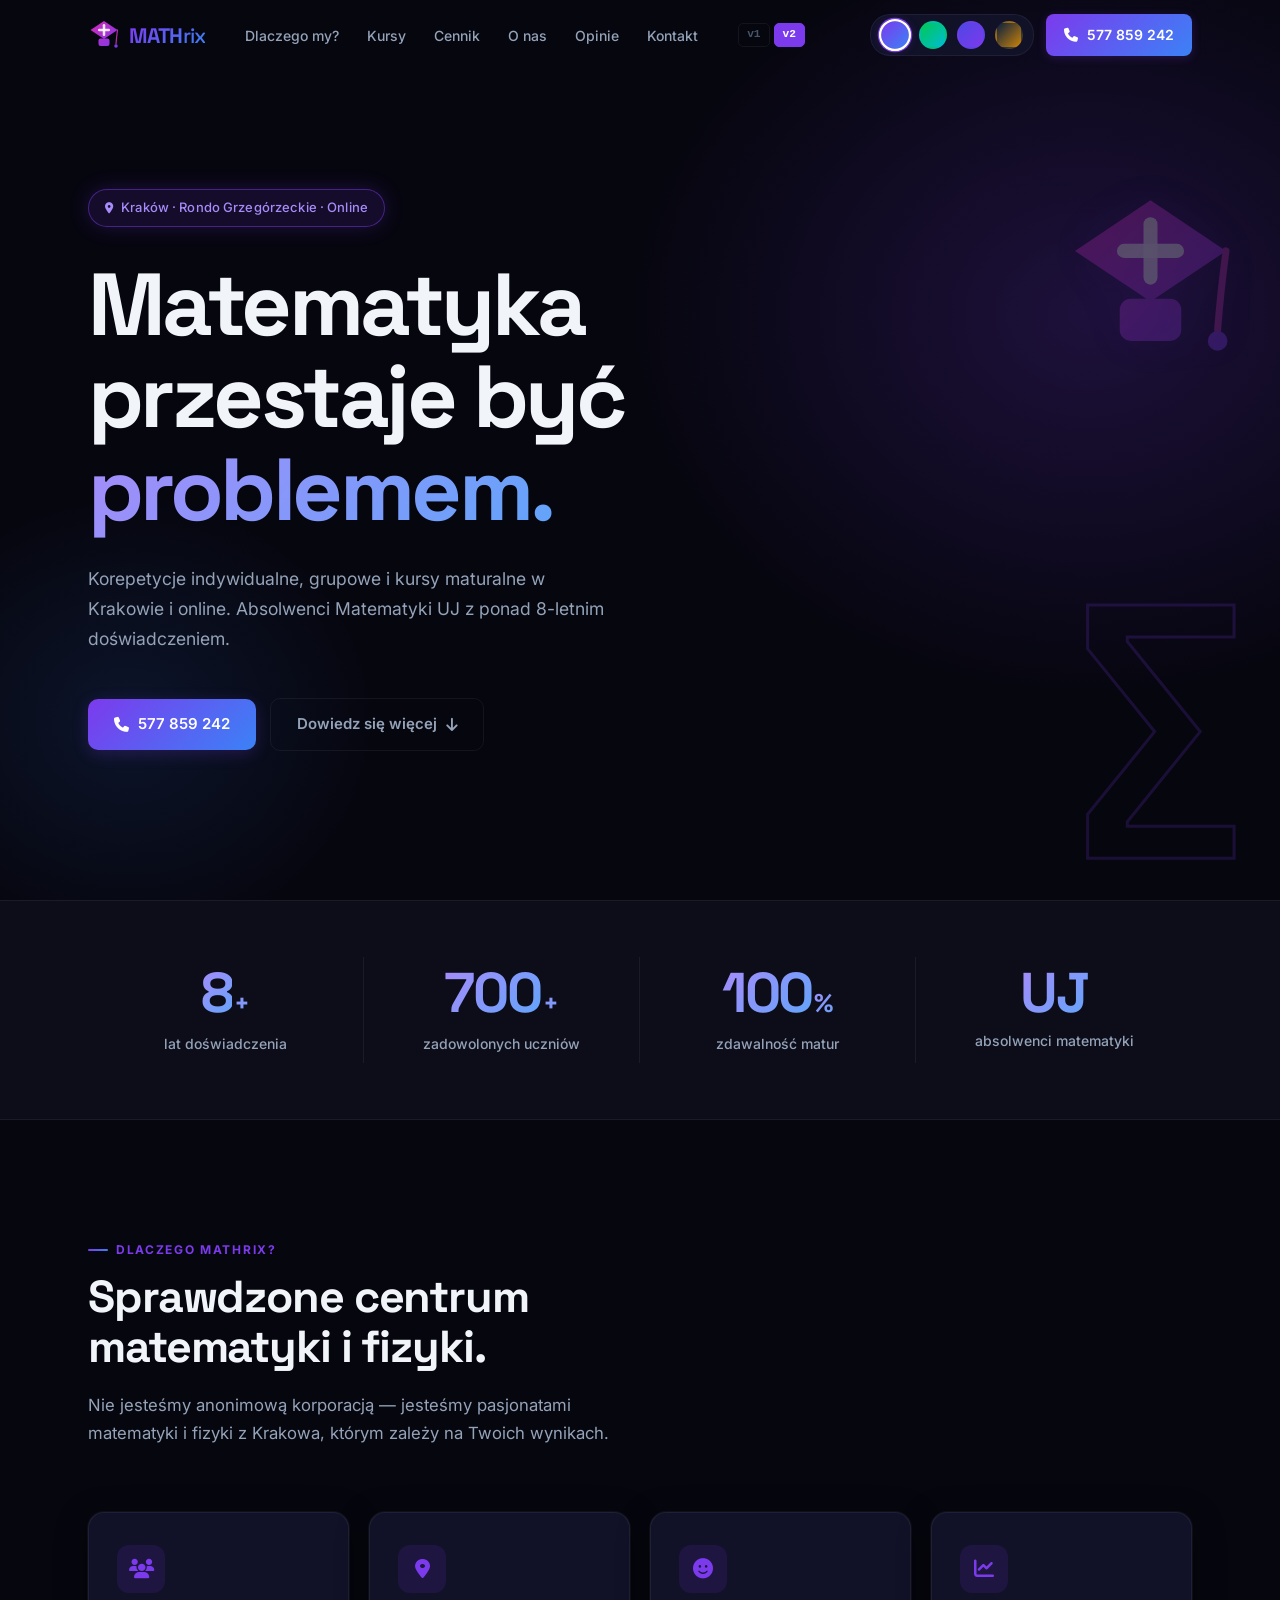
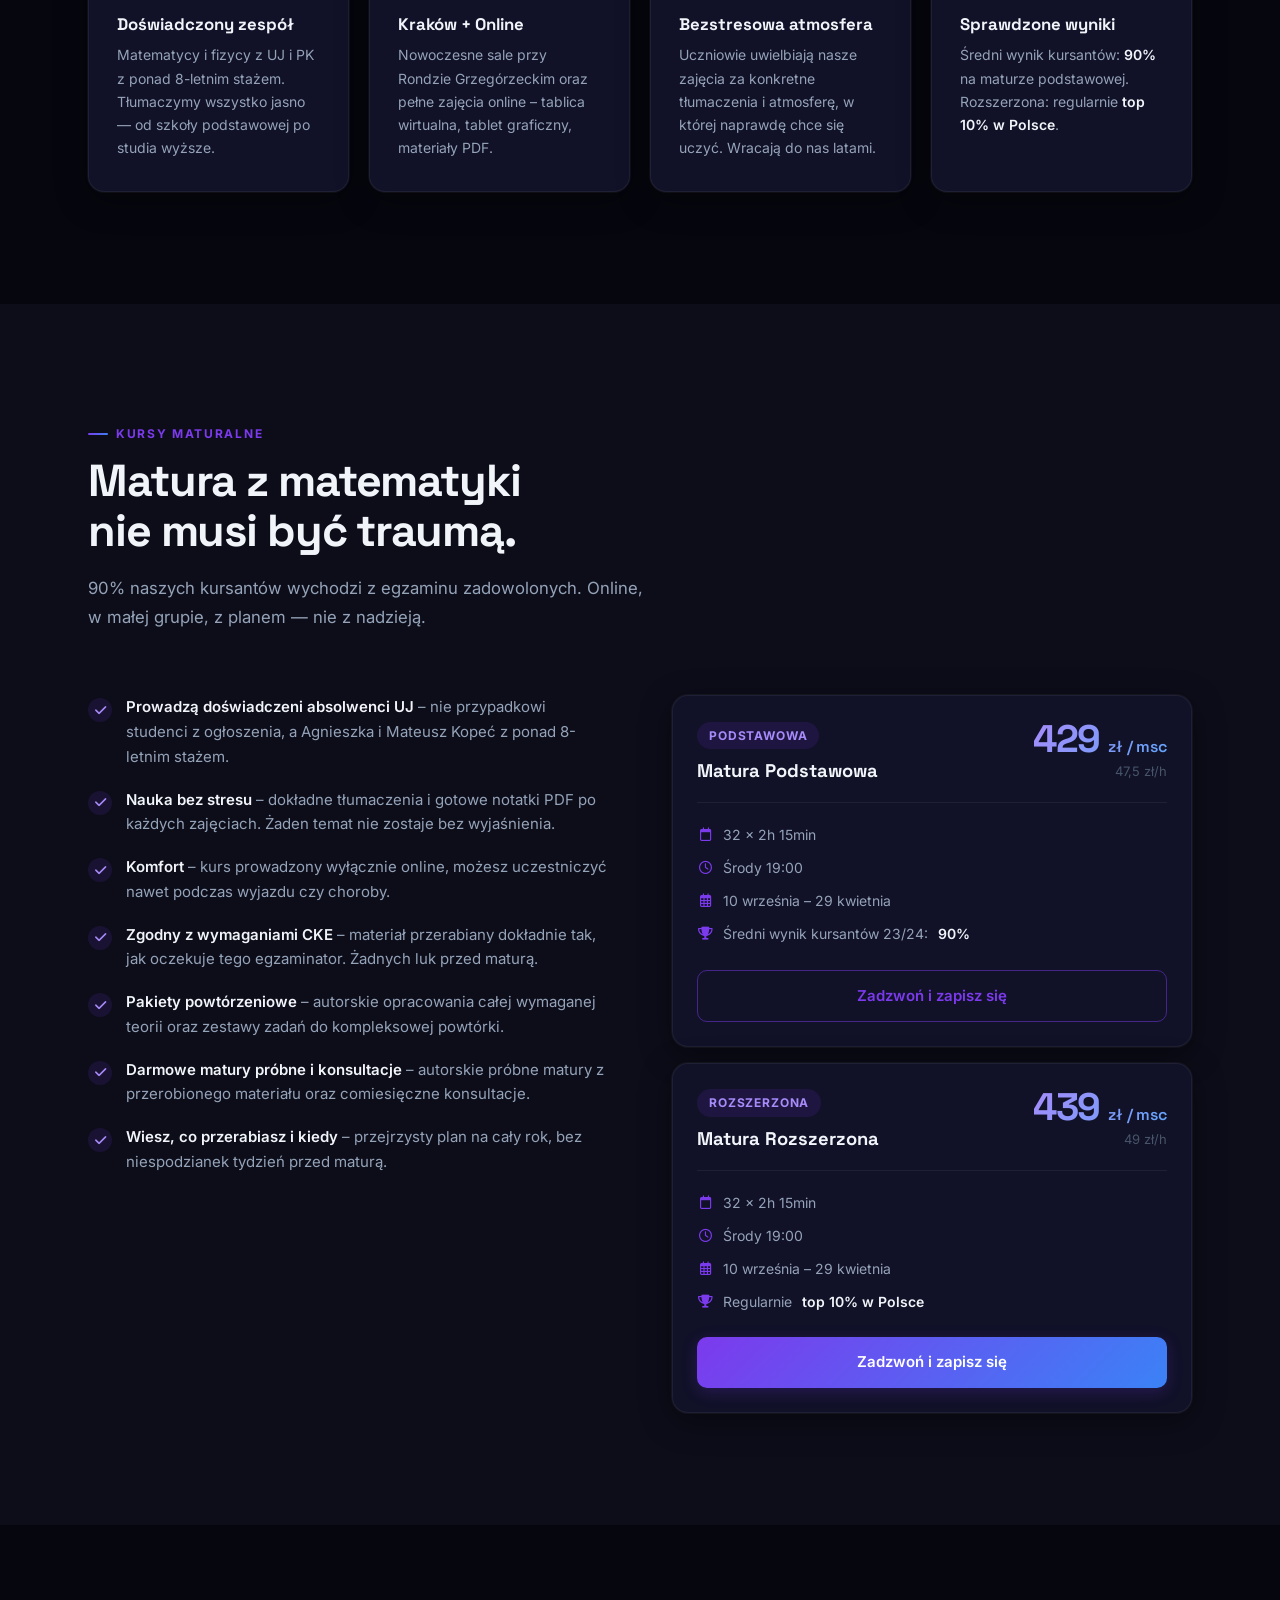
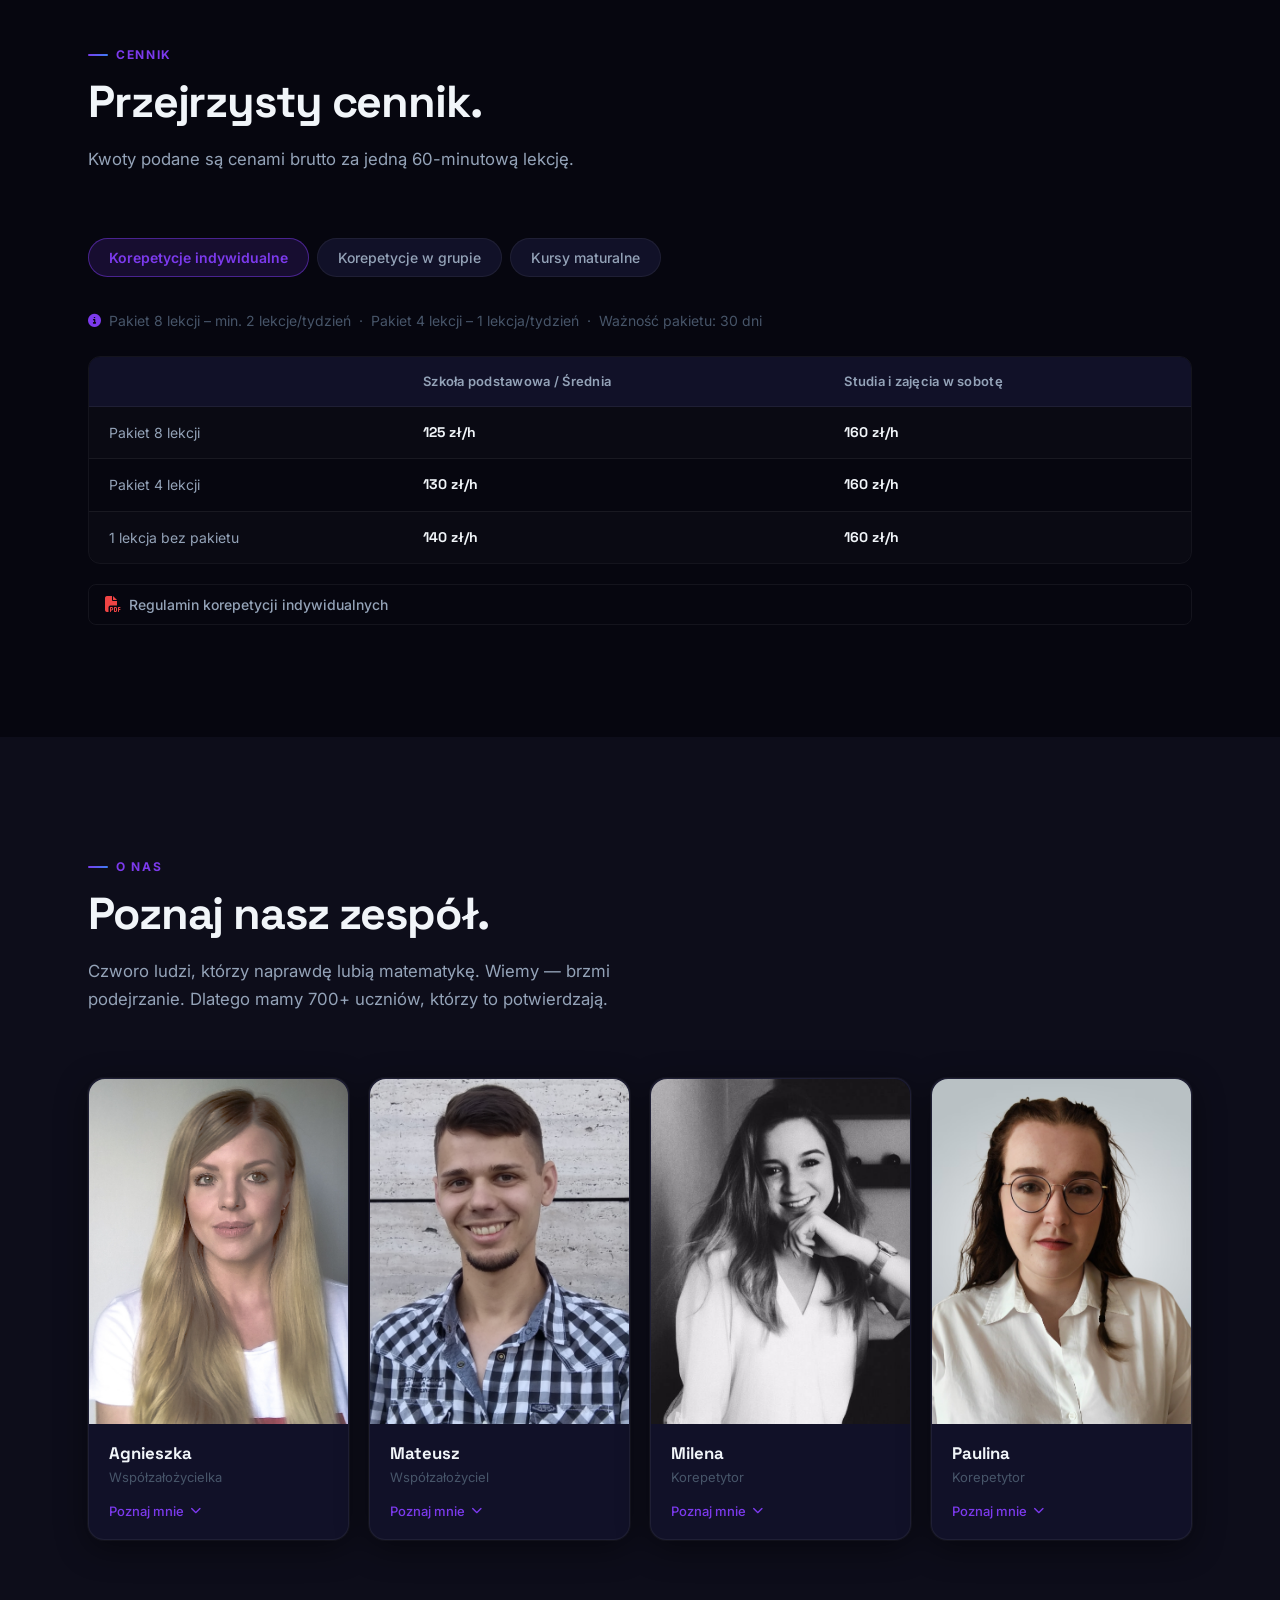
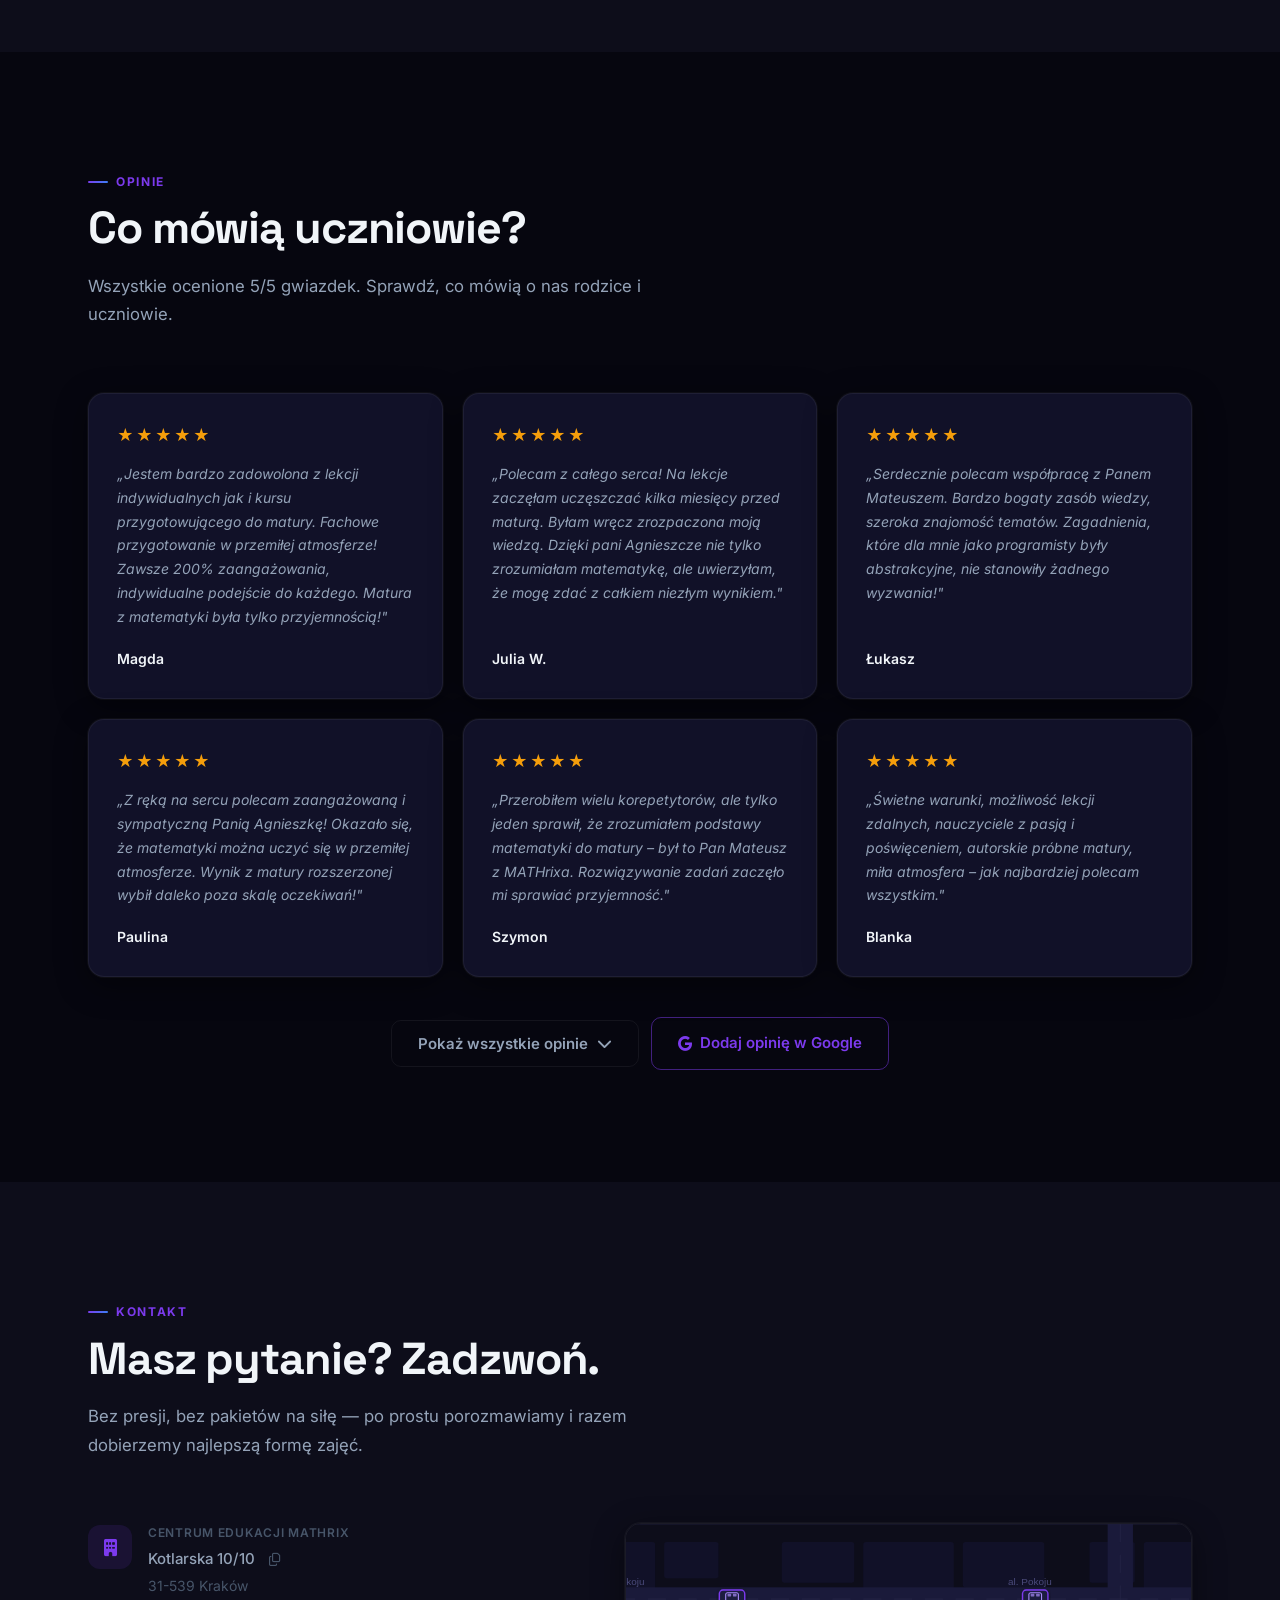
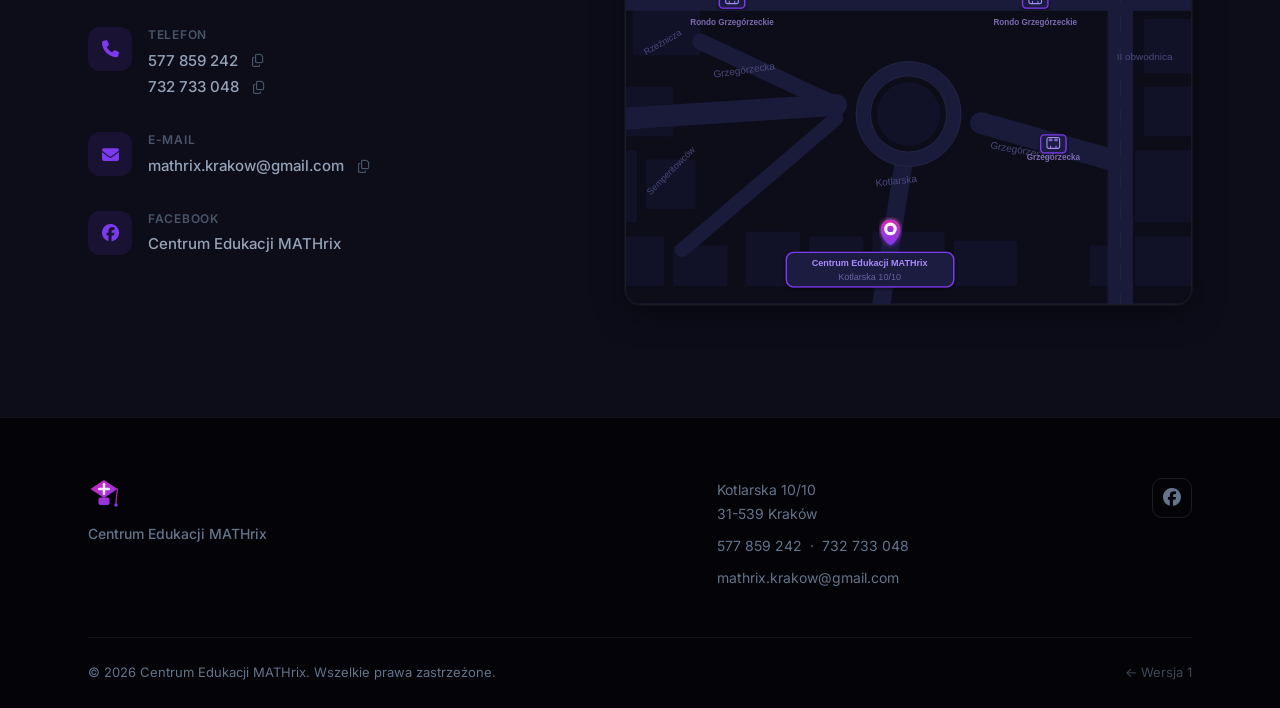
==== v2.html @ cfe95e2a "Improvements." ====
<!DOCTYPE html>
<html lang="pl" data-theme="dark-premium">
<head>
  <meta charset="UTF-8">
  <meta name="viewport" content="width=device-width, initial-scale=1.0">
  <title>MATHrix – Centrum Edukacji Matematycznej w Krakowie</title>
  <meta name="description" content="Centrum Edukacji MATHrix w Krakowie – korepetycje z matematyki indywidualne i grupowe, kursy maturalne. Doświadczona kadra, świetna atmosfera, indywidualne podejście.">
  <link rel="icon" href="assets/images/logo.png">

  <!-- Google Analytics -->
  <script async src="https://www.googletagmanager.com/gtag/js?id=G-Z6208XL6E9"></script>
  <script>
    window.dataLayer = window.dataLayer || [];
    function gtag(){dataLayer.push(arguments);}
    gtag('js', new Date());
    gtag('config', 'G-Z6208XL6E9');
  </script>

  <link rel="preconnect" href="https://fonts.googleapis.com">
  <link rel="preconnect" href="https://fonts.gstatic.com" crossorigin>
  <link href="https://fonts.googleapis.com/css2?family=Space+Grotesk:wght@400;500;600;700;800&family=Inter:wght@400;500;600&display=swap" rel="stylesheet">
  <link rel="stylesheet" href="https://cdnjs.cloudflare.com/ajax/libs/font-awesome/6.4.2/css/all.min.css">
  <link rel="stylesheet" href="assets/css/v2.css">
</head>
<body>

  <!-- ═══════════════════════════════ HEADER ═══════════════════════════════ -->
  <header id="header">
    <div class="nav-container">

      <a href="#" class="logo" aria-label="MATHrix – strona główna">
        <img src="assets/images/logo-icon.svg" alt="" class="logo-icon" aria-hidden="true">
        <span class="logo-wordmark" aria-hidden="true">MATH<span class="logo-rix">rix</span></span>
      </a>

      <nav id="nav" aria-label="Nawigacja główna">
        <ul class="nav-links">
          <li><a href="#dlaczego" class="nav-link">Dlaczego my?</a></li>
          <li><a href="#kursy"    class="nav-link">Kursy</a></li>
          <li><a href="#cennik"   class="nav-link">Cennik</a></li>
          <li><a href="#o-nas"    class="nav-link">O nas</a></li>
          <li><a href="#opinie"   class="nav-link">Opinie</a></li>
          <li><a href="#kontakt"  class="nav-link">Kontakt</a></li>
          <li class="nav-link-phone">
            <a href="tel:+48577859242" class="btn btn-nav-cta nav-phone-mobile">
              <i class="fa-solid fa-phone"></i> 577 859 242
            </a>
          </li>
        </ul>
      </nav>

      <div class="dev-versions">
        <a href="index.html" class="dev-versions__btn">v1</a>
        <a href="v2.html"    class="dev-versions__btn active">v2</a>
      </div>

      <div class="nav-right">
        <div class="theme-switcher" aria-label="Wybierz motyw kolorystyczny">
          <button class="theme-dot active" data-theme="dark-premium"
            title="Dark Premium"
            style="background:linear-gradient(135deg,#7c3aed,#3b82f6)"></button>
          <button class="theme-dot" data-theme="dark-matrix"
            title="Dark MATHrix"
            style="background:linear-gradient(135deg,#00c853,#00bcd4)"></button>
          <button class="theme-dot" data-theme="light-modern"
            title="Light Modern"
            style="background:linear-gradient(135deg,#4f46e5,#7c3aed)"></button>
          <button class="theme-dot" data-theme="light-warm"
            title="Light Warm"
            style="background:linear-gradient(135deg,#0a1f3f,#c9830a)"></button>
        </div>

        <a href="tel:+48577859242" class="btn btn-nav-cta">
          <i class="fa-solid fa-phone"></i>
          <span class="hide-mobile">577 859 242</span>
          <span class="show-mobile">Zadzwoń</span>
        </a>

        <button class="hamburger" id="hamburger"
          aria-label="Otwórz menu" aria-expanded="false" aria-controls="nav">
          <span></span><span></span><span></span>
        </button>
      </div>

    </div>
  </header>

  <main>

    <!-- ═══════════════════════════════ HERO ═════════════════════════════════ -->
    <section id="hero" class="hero">
      <div class="hero-bg" aria-hidden="true"></div>
      <div class="container">
        <div class="hero-content">

          <div class="hero-badge reveal">
            <i class="fa-solid fa-location-dot"></i>
            Kraków · Rondo Grzegórzeckie · Online
          </div>

          <h1 class="hero-title reveal">
            Matematyka<br>
            przestaje być<br>
            <span class="text-gradient">problemem.</span>
          </h1>

          <p class="hero-sub reveal">
            Korepetycje indywidualne, grupowe i kursy maturalne
            w Krakowie i online. Absolwenci Matematyki UJ
            z ponad 8-letnim doświadczeniem.
          </p>

          <div class="hero-actions reveal">
            <a href="tel:+48577859242" class="btn btn-primary">
              <i class="fa-solid fa-phone"></i>
              <span class="hide-mobile">577 859 242</span>
              <span class="show-mobile">Zadzwoń teraz</span>
            </a>
            <a href="#dlaczego" class="btn btn-ghost">
              Dowiedz się więcej <i class="fa-solid fa-arrow-down"></i>
            </a>
          </div>

        </div>

        <div class="hero-visual reveal" aria-hidden="true">
          <img src="assets/images/logo-icon.svg" alt="" class="hero-visual-icon">
        </div>

      </div>
    </section>

    <!-- ═══════════════════════════════ STATS ════════════════════════════════ -->
    <section id="stats" class="stats-strip" aria-label="Nasze liczby">
      <div class="stats-grid">
        <div class="stat">
          <div class="stat-number">
            <span class="stat-count" data-target="8">0</span><span class="stat-sfx">+</span>
          </div>
          <span class="stat-label">lat doświadczenia</span>
        </div>
        <div class="stat">
          <div class="stat-number">
            <span class="stat-count" data-target="700">0</span><span class="stat-sfx">+</span>
          </div>
          <span class="stat-label">zadowolonych uczniów</span>
        </div>
        <div class="stat">
          <div class="stat-number">
            <span class="stat-count" data-target="100">0</span><span class="stat-sfx">%</span>
          </div>
          <span class="stat-label">zdawalność matur</span>
        </div>
        <div class="stat">
          <div class="stat-number">
            <span class="stat-text">UJ</span>
          </div>
          <span class="stat-label">absolwenci matematyki</span>
        </div>
      </div>
    </section>

    <!-- ════════════════════════ DLACZEGO MATHrix ════════════════════════════ -->
    <section id="dlaczego" class="section">
      <div class="container">

        <header class="section-header">
          <p class="section-tag reveal">Dlaczego MATHrix?</p>
          <h2 class="section-title reveal">Sprawdzone centrum<br>matematyki i fizyki.</h2>
          <p class="section-lead reveal">Nie jesteśmy anonimową korporacją — jesteśmy pasjonatami matematyki i fizyki z Krakowa, którym zależy na Twoich wynikach.</p>
        </header>

        <div class="cards-4">
          <div class="card reveal">
            <div class="card-icon"><i class="fa-solid fa-users"></i></div>
            <h3>Doświadczony zespół</h3>
            <p>Matematycy i fizycy z UJ i PK z ponad 8-letnim stażem. Tłumaczymy wszystko jasno — od szkoły podstawowej po studia wyższe.</p>
          </div>
          <div class="card reveal">
            <div class="card-icon"><i class="fa-solid fa-location-dot"></i></div>
            <h3>Kraków + Online</h3>
            <p>Nowoczesne sale przy Rondzie Grzegórzeckim oraz pełne zajęcia online – tablica wirtualna, tablet graficzny, materiały PDF.</p>
          </div>
          <div class="card reveal">
            <div class="card-icon"><i class="fa-solid fa-face-smile"></i></div>
            <h3>Bezstresowa atmosfera</h3>
            <p>Uczniowie uwielbiają nasze zajęcia za konkretne tłumaczenia i atmosferę, w której naprawdę chce się uczyć. Wracają do nas latami.</p>
          </div>
          <div class="card reveal">
            <div class="card-icon"><i class="fa-solid fa-chart-line"></i></div>
            <h3>Sprawdzone wyniki</h3>
            <p>Średni wynik kursantów: <strong>90%</strong> na maturze podstawowej. Rozszerzona: regularnie <strong>top 10% w Polsce</strong>.</p>
          </div>
        </div>

      </div>
    </section>

    <!-- ══════════════════════ KURSY MATURALNE ═══════════════════════════════ -->
    <section id="kursy" class="section section-alt">
      <div class="container">

        <header class="section-header">
          <p class="section-tag reveal">Kursy Maturalne</p>
          <h2 class="section-title reveal">Matura z matematyki<br>nie musi być traumą.</h2>
          <p class="section-lead reveal">90% naszych kursantów wychodzi z egzaminu zadowolonych. Online, w małej grupie, z planem — nie z nadzieją.</p>
        </header>

        <div class="kursy-layout">

          <ul class="kursy-features reveal">
            <li>
              <i class="fa-solid fa-check"></i>
              <div><strong>Prowadzą doświadczeni absolwenci UJ</strong> – nie przypadkowi studenci z ogłoszenia, a Agnieszka i Mateusz Kopeć z ponad 8-letnim stażem.</div>
            </li>
            <li>
              <i class="fa-solid fa-check"></i>
              <div><strong>Nauka bez stresu</strong> – dokładne tłumaczenia i gotowe notatki PDF po każdych zajęciach. Żaden temat nie zostaje bez wyjaśnienia.</div>
            </li>
            <li>
              <i class="fa-solid fa-check"></i>
              <div><strong>Komfort</strong> – kurs prowadzony wyłącznie online, możesz uczestniczyć nawet podczas wyjazdu czy choroby.</div>
            </li>
            <li>
              <i class="fa-solid fa-check"></i>
              <div><strong>Zgodny z wymaganiami CKE</strong> – materiał przerabiany dokładnie tak, jak oczekuje tego egzaminator. Żadnych luk przed maturą.</div>
            </li>
            <li>
              <i class="fa-solid fa-check"></i>
              <div><strong>Pakiety powtórzeniowe</strong> – autorskie opracowania całej wymaganej teorii oraz zestawy zadań do kompleksowej powtórki.</div>
            </li>
            <li>
              <i class="fa-solid fa-check"></i>
              <div><strong>Darmowe matury próbne i konsultacje</strong> – autorskie próbne matury z przerobionego materiału oraz comiesięczne konsultacje.</div>
            </li>
            <li>
              <i class="fa-solid fa-check"></i>
              <div><strong>Wiesz, co przerabiasz i kiedy</strong> – przejrzysty plan na cały rok, bez niespodzianek tydzień przed maturą.</div>
            </li>
          </ul>

          <div class="kursy-cards reveal">
            <div class="kurs-card">
              <div class="kurs-card-top">
                <div class="kurs-card-label">
                  <div class="kurs-badge">Podstawowa</div>
                  <h3>Matura Podstawowa</h3>
                </div>
                <div class="kurs-card-price-wrap">
                  <div class="kurs-price">429 <span>zł / msc</span></div>
                  <div class="kurs-rate">47,5 zł/h</div>
                </div>
              </div>
              <hr class="kurs-hr">
              <ul class="kurs-details">
                <li><i class="fa-regular fa-calendar"></i> 32 × 2h 15min</li>
                <li><i class="fa-regular fa-clock"></i> Środy 19:00</li>
                <li><i class="fa-regular fa-calendar-days"></i> 10 września – 29 kwietnia</li>
                <li><i class="fa-solid fa-trophy"></i> Średni wynik kursantów 23/24: <strong>90%</strong></li>
              </ul>
              <a href="tel:+48577859242" class="btn btn-outline btn-full">Zadzwoń i zapisz się</a>
            </div>

            <div class="kurs-card">
              <div class="kurs-card-top">
                <div class="kurs-card-label">
                  <div class="kurs-badge">Rozszerzona</div>
                  <h3>Matura Rozszerzona</h3>
                </div>
                <div class="kurs-card-price-wrap">
                  <div class="kurs-price">439 <span>zł / msc</span></div>
                  <div class="kurs-rate">49 zł/h</div>
                </div>
              </div>
              <hr class="kurs-hr">
              <ul class="kurs-details">
                <li><i class="fa-regular fa-calendar"></i> 32 × 2h 15min</li>
                <li><i class="fa-regular fa-clock"></i> Środy 19:00</li>
                <li><i class="fa-regular fa-calendar-days"></i> 10 września – 29 kwietnia</li>
                <li><i class="fa-solid fa-trophy"></i> Regularnie <strong>top 10% w Polsce</strong></li>
              </ul>
              <a href="tel:+48577859242" class="btn btn-primary btn-full">Zadzwoń i zapisz się</a>
            </div>
          </div>

        </div>
      </div>
    </section>

    <!-- ═══════════════════════════ CENNIK ═══════════════════════════════════ -->
    <section id="cennik" class="section">
      <div class="container">

        <header class="section-header">
          <p class="section-tag reveal">Cennik</p>
          <h2 class="section-title reveal">Przejrzysty cennik.</h2>
          <p class="section-lead reveal">Kwoty podane są cenami brutto za jedną 60-minutową lekcję.</p>
        </header>

        <div class="tabs reveal" role="tablist" aria-label="Rodzaj zajęć">
          <button class="tab-btn active" role="tab" aria-selected="true"
            aria-controls="panel-indywidualne" id="tab-indywidualne"
            data-tab="indywidualne">Korepetycje indywidualne</button>
          <button class="tab-btn" role="tab" aria-selected="false"
            aria-controls="panel-grupowe" id="tab-grupowe"
            data-tab="grupowe">Korepetycje w grupie</button>
          <button class="tab-btn" role="tab" aria-selected="false"
            aria-controls="panel-kursy" id="tab-kursy"
            data-tab="kursy">Kursy maturalne</button>
        </div>

        <div class="tabs-content">

        <div class="tab-panel active" id="panel-indywidualne"
          role="tabpanel" aria-labelledby="tab-indywidualne">
          <p class="tab-note">
            <i class="fa-solid fa-circle-info"></i>
            Pakiet 8 lekcji – min. 2 lekcje/tydzień &nbsp;·&nbsp;
            Pakiet 4 lekcji – 1 lekcja/tydzień &nbsp;·&nbsp;
            Ważność pakietu: 30 dni
          </p>
          <div class="price-table-wrap">
            <table class="price-table">
              <thead>
                <tr>
                  <th></th>
                  <th>Szkoła podstawowa / Średnia</th>
                  <th>Studia i zajęcia w sobotę</th>
                </tr>
              </thead>
              <tbody>
                <tr>
                  <td>Pakiet 8 lekcji</td>
                  <td class="price-cell">125 zł/h</td>
                  <td class="price-cell">160 zł/h</td>
                </tr>
                <tr>
                  <td>Pakiet 4 lekcji</td>
                  <td class="price-cell">130 zł/h</td>
                  <td class="price-cell">160 zł/h</td>
                </tr>
                <tr>
                  <td>1 lekcja bez pakietu</td>
                  <td class="price-cell">140 zł/h</td>
                  <td class="price-cell">160 zł/h</td>
                </tr>
              </tbody>
            </table>
          </div>
          <a href="assets/docs/regulamin-indywidualne.pdf" target="_blank" rel="noopener" class="pdf-link">
            <i class="fa-solid fa-file-pdf"></i>
            Regulamin korepetycji indywidualnych
          </a>
        </div>

        <div class="tab-panel" id="panel-grupowe"
          role="tabpanel" aria-labelledby="tab-grupowe">
          <p class="tab-note">
            <i class="fa-solid fa-circle-info"></i>
            Grupy 2–8 uczniów w tym samym materiale. Zajęcia stacjonarnie lub online.
          </p>
          <div class="price-table-wrap">
            <table class="price-table">
              <thead>
                <tr>
                  <th></th>
                  <th>Szkoła podstawowa / Średnia</th>
                  <th>Studia</th>
                </tr>
              </thead>
              <tbody>
                <tr>
                  <td>Grupa 2-osobowa</td>
                  <td class="price-cell">90 zł/os.</td>
                  <td class="price-cell">100 zł/os.</td>
                </tr>
                <tr>
                  <td>Grupa 3-osobowa</td>
                  <td class="price-cell">80 zł/os.</td>
                  <td class="price-cell">90 zł/os.</td>
                </tr>
              </tbody>
            </table>
          </div>
          <a href="assets/docs/regulamin-grupowe.pdf" target="_blank" rel="noopener" class="pdf-link">
            <i class="fa-solid fa-file-pdf"></i>
            Regulamin korepetycji grupowych
          </a>
        </div>

        <div class="tab-panel" id="panel-kursy"
          role="tabpanel" aria-labelledby="tab-kursy">
          <p class="tab-note">
            <i class="fa-solid fa-circle-info"></i>
            Grupy 4–8 osób, zgodne z wymaganiami CKE. Przygotowanie do matury podstawowej i rozszerzonej.
          </p>
          <div class="price-table-wrap">
            <table class="price-table">
              <thead>
                <tr>
                  <th>Kurs</th>
                  <th>Cena miesięczna</th>
                </tr>
              </thead>
              <tbody>
                <tr>
                  <td>Matura podstawowa</td>
                  <td class="price-cell">429 zł/msc</td>
                </tr>
                <tr>
                  <td>Matura rozszerzona</td>
                  <td class="price-cell">439 zł/msc</td>
                </tr>
              </tbody>
            </table>
          </div>
          <a href="assets/docs/regulamin-kursy.pdf" target="_blank" rel="noopener" class="pdf-link">
            <i class="fa-solid fa-file-pdf"></i>
            Regulamin kursów maturalnych
          </a>
        </div>

        </div><!-- /.tabs-content -->

      </div>
    </section>

    <!-- ═══════════════════════════ O NAS ════════════════════════════════════ -->
    <section id="o-nas" class="section section-alt">
      <div class="container">

        <header class="section-header">
          <p class="section-tag reveal">O nas</p>
          <h2 class="section-title reveal">Poznaj nasz zespół.</h2>
          <p class="section-lead reveal">Czworo ludzi, którzy naprawdę lubią matematykę. Wiemy — brzmi podejrzanie. Dlatego mamy 700+ uczniów, którzy to potwierdzają.</p>
        </header>

        <div class="team-grid">

          <div class="team-card reveal">
            <div class="team-photo-wrap">
              <img src="assets/images/agnieszka.jpg" alt="Agnieszka Kopeć" class="team-photo" loading="lazy">
            </div>
            <div class="team-info">
              <h3>Agnieszka</h3>
              <p class="team-role">Współzałożycielka</p>
              <button class="team-toggle" aria-expanded="false">
                Poznaj mnie <i class="fa-solid fa-chevron-down"></i>
              </button>
            </div>
            <div class="team-bio">
              <p>Absolwentka Matematyki Finansowej na Uniwersytecie Jagiellońskim. Założycielka Centrum Edukacji MATHrix. Swoją przygodę z nauczaniem rozpoczęła ponad 8 lat temu. Uwielbiana przez uczniów za atmosferę i metody nauczania, które trafiają nawet do najbardziej zagorzałych przeciwników matematyki. Specjalistka w przygotowywaniu do matury rozszerzonej i pomocy studentom. W wolnym czasie gra w siatkówkę i poznaje zakątki Krakowa.</p>
            </div>
          </div>

          <div class="team-card reveal">
            <div class="team-photo-wrap">
              <img src="assets/images/mateusz.jpg" alt="Mateusz Kopeć" class="team-photo" loading="lazy">
            </div>
            <div class="team-info">
              <h3>Mateusz</h3>
              <p class="team-role">Współzałożyciel</p>
              <button class="team-toggle" aria-expanded="false">
                Poznaj mnie <i class="fa-solid fa-chevron-down"></i>
              </button>
            </div>
            <div class="team-bio">
              <p>Absolwent Matematyki Finansowej na Uniwersytecie Jagiellońskim i współwłaściciel Centrum Edukacji MATHrix. Korepetycji udziela od 8 lat – przez ten czas pomógł wielu uczniom na wszystkich poziomach edukacji. Specjalizuje się w prowadzeniu zajęć przygotowujących do matury i matematyce wyższej. Jego największymi pasjami są lotnictwo i modelarstwo redukcyjne.</p>
            </div>
          </div>

          <div class="team-card reveal">
            <div class="team-photo-wrap">
              <img src="assets/images/milena.jpg" alt="Milena" class="team-photo" loading="lazy">
            </div>
            <div class="team-info">
              <h3>Milena</h3>
              <p class="team-role">Korepetytor</p>
              <button class="team-toggle" aria-expanded="false">
                Poznaj mnie <i class="fa-solid fa-chevron-down"></i>
              </button>
            </div>
            <div class="team-bio">
              <p>Studentka fizyki studiów drugiego stopnia na Uniwersytecie Jagiellońskim. Korepetycji z matematyki i fizyki udziela od początku liceum. Dzięki kreatywności i wiedzy potrafi przedstawić trudne tematy w prosty i przyjazny sposób. W wolnym czasie zajmuje się grafiką komputerową i sztuczną inteligencją.</p>
            </div>
          </div>

          <div class="team-card reveal">
            <div class="team-photo-wrap">
              <img src="assets/images/paulina.jpg" alt="Paulina" class="team-photo" loading="lazy">
            </div>
            <div class="team-info">
              <h3>Paulina</h3>
              <p class="team-role">Korepetytor</p>
              <button class="team-toggle" aria-expanded="false">
                Poznaj mnie <i class="fa-solid fa-chevron-down"></i>
              </button>
            </div>
            <div class="team-bio">
              <p>Studentka Architektury w języku angielskim na Politechnice Krakowskiej. Matematyki uczy już 3 lata – ma niesamowite podejście do młodszych uczniów, dlatego zajmuje się prowadzeniem zajęć dla szkoły podstawowej. Kreatywna i pozytywna, za co dzieciaki ją uwielbiają. W wolnym czasie spełnia się w tańcu towarzyskim.</p>
            </div>
          </div>

        </div>
      </div>
    </section>

    <!-- ═══════════════════════════ OPINIE ═══════════════════════════════════ -->
    <section id="opinie" class="section">
      <div class="container">

        <header class="section-header">
          <p class="section-tag reveal">Opinie</p>
          <h2 class="section-title reveal">Co mówią uczniowie?</h2>
          <p class="section-lead reveal">Wszystkie ocenione 5/5 gwiazdek. Sprawdź, co mówią o nas rodzice i uczniowie.</p>
        </header>

        <div class="reviews-grid" id="reviews-grid">

          <div class="review-card reveal">
            <div class="review-stars" aria-label="5 gwiazdek">★★★★★</div>
            <p class="review-text">„Jestem bardzo zadowolona z lekcji indywidualnych jak i kursu przygotowującego do matury. Fachowe przygotowanie w przemiłej atmosferze! Zawsze 200% zaangażowania, indywidualne podejście do każdego. Matura z matematyki była tylko przyjemnością!"</p>
            <div class="review-author">Magda</div>
          </div>

          <div class="review-card reveal">
            <div class="review-stars" aria-label="5 gwiazdek">★★★★★</div>
            <p class="review-text">„Polecam z całego serca! Na lekcje zaczęłam uczęszczać kilka miesięcy przed maturą. Byłam wręcz zrozpaczona moją wiedzą. Dzięki pani Agnieszcze nie tylko zrozumiałam matematykę, ale uwierzyłam, że mogę zdać z całkiem niezłym wynikiem."</p>
            <div class="review-author">Julia W.</div>
          </div>

          <div class="review-card reveal">
            <div class="review-stars" aria-label="5 gwiazdek">★★★★★</div>
            <p class="review-text">„Serdecznie polecam współpracę z Panem Mateuszem. Bardzo bogaty zasób wiedzy, szeroka znajomość tematów. Zagadnienia, które dla mnie jako programisty były abstrakcyjne, nie stanowiły żadnego wyzwania!"</p>
            <div class="review-author">Łukasz</div>
          </div>

          <div class="review-card reveal">
            <div class="review-stars" aria-label="5 gwiazdek">★★★★★</div>
            <p class="review-text">„Z ręką na sercu polecam zaangażowaną i sympatyczną Panią Agnieszkę! Okazało się, że matematyki można uczyć się w przemiłej atmosferze. Wynik z matury rozszerzonej wybił daleko poza skalę oczekiwań!"</p>
            <div class="review-author">Paulina</div>
          </div>

          <div class="review-card reveal">
            <div class="review-stars" aria-label="5 gwiazdek">★★★★★</div>
            <p class="review-text">„Przerobiłem wielu korepetytorów, ale tylko jeden sprawił, że zrozumiałem podstawy matematyki do matury – był to Pan Mateusz z MATHrixa. Rozwiązywanie zadań zaczęło mi sprawiać przyjemność."</p>
            <div class="review-author">Szymon</div>
          </div>

          <div class="review-card reveal">
            <div class="review-stars" aria-label="5 gwiazdek">★★★★★</div>
            <p class="review-text">„Świetne warunki, możliwość lekcji zdalnych, nauczyciele z pasją i poświęceniem, autorskie próbne matury, miła atmosfera – jak najbardziej polecam wszystkim."</p>
            <div class="review-author">Blanka</div>
          </div>

          <div class="review-card review-extra reveal">
            <div class="review-stars" aria-label="5 gwiazdek">★★★★★</div>
            <p class="review-text">„Pani Agnieszka indywidualnie podchodzi do każdego ucznia, wszystko tłumaczy na spokojnie bez stresu. Brałam korepetycje przez ok. 4 lata, pomogła mi niesamowicie. Dzięki jej pomocy zdałam maturę za pierwszym razem. Polecam w 100%!"</p>
            <div class="review-author">Patrycja</div>
          </div>

          <div class="review-card review-extra reveal">
            <div class="review-stars" aria-label="5 gwiazdek">★★★★★</div>
            <p class="review-text">„Z pełną świadomością polecam Centrum Edukacji MATHrix, a w szczególności Pana Mateusza. Syn uczęszczał na lekcje bardzo chętnie, został świetnie przygotowany. Zawsze mógł skorzystać z pomocy dodatkowej online."</p>
            <div class="review-author">Marcel</div>
          </div>

          <div class="review-card review-extra reveal">
            <div class="review-stars" aria-label="5 gwiazdek">★★★★★</div>
            <p class="review-text">„Chodziłam do MATHrixa na kurs przygotowujący do matury rozszerzonej oraz lekcje indywidualne. Nie dość, że polubiłam matematykę, to zrobiłam duży progres. Jedyne, czego żałuję, to że nie znalazłam się tam wcześniej!"</p>
            <div class="review-author">Julia B.</div>
          </div>

          <div class="review-card review-extra reveal">
            <div class="review-stars" aria-label="5 gwiazdek">★★★★★</div>
            <p class="review-text">„Lekcje pomogły w opanowaniu całego materiału licealnego na poziomie rozszerzonym. Genialna atmosfera, młodzieżowe podejście oraz klarowny przekaz najtrudniejszych zagadnień. Po dwóch latach zajęć jestem zachwycony. Bardzo polecam!"</p>
            <div class="review-author">Artur</div>
          </div>

        </div>

        <div class="reviews-more reveal">
          <button class="btn btn-ghost" id="reviews-toggle" aria-expanded="false">
            <span>Pokaż wszystkie opinie</span>
            <i class="fa-solid fa-chevron-down"></i>
          </button>
          <a href="https://g.page/r/Cc1fYhVZuMqaEAE/review" target="_blank" rel="noopener"
             class="btn btn-outline reviews-google-btn">
            <i class="fa-brands fa-google"></i>
            Dodaj opinię w Google
          </a>
        </div>

      </div>
    </section>

    <!-- ═══════════════════════════ KONTAKT ══════════════════════════════════ -->
    <section id="kontakt" class="section section-alt">
      <div class="container">

        <header class="section-header">
          <p class="section-tag reveal">Kontakt</p>
          <h2 class="section-title reveal">Masz pytanie? Zadzwoń.</h2>
          <p class="section-lead reveal">Bez presji, bez pakietów na siłę — po prostu porozmawiamy i razem dobierzemy najlepszą formę zajęć.</p>
        </header>

        <div class="kontakt-layout">

          <div class="kontakt-info reveal">

            <div class="kontakt-item">
              <div class="kontakt-icon"><i class="fa-solid fa-building"></i></div>
              <div>
                <div class="kontakt-name">Centrum Edukacji MATHrix</div>
                <div class="kontakt-line">
                  Kotlarska 10/10
                  <button class="copy-btn" data-copy="Kotlarska 10/10" aria-label="Kopiuj adres">
                    <i class="fa-regular fa-copy"></i>
                  </button>
                </div>
                <div class="kontakt-sub">31-539 Kraków</div>
              </div>
            </div>

            <div class="kontakt-item">
              <div class="kontakt-icon"><i class="fa-solid fa-phone"></i></div>
              <div>
                <div class="kontakt-name">Telefon</div>
                <div class="kontakt-line">
                  <a href="tel:+48577859242">577 859 242</a>
                  <button class="copy-btn" data-copy="577859242" aria-label="Kopiuj numer">
                    <i class="fa-regular fa-copy"></i>
                  </button>
                </div>
                <div class="kontakt-line">
                  <a href="tel:+48732733048">732 733 048</a>
                  <button class="copy-btn" data-copy="732733048" aria-label="Kopiuj numer">
                    <i class="fa-regular fa-copy"></i>
                  </button>
                </div>
              </div>
            </div>

            <div class="kontakt-item">
              <div class="kontakt-icon"><i class="fa-solid fa-envelope"></i></div>
              <div>
                <div class="kontakt-name">E-mail</div>
                <div class="kontakt-line">
                  <a href="mailto:mathrix.krakow@gmail.com">mathrix.krakow@gmail.com</a>
                  <button class="copy-btn" data-copy="mathrix.krakow@gmail.com" aria-label="Kopiuj e-mail">
                    <i class="fa-regular fa-copy"></i>
                  </button>
                </div>
              </div>
            </div>

            <div class="kontakt-item">
              <div class="kontakt-icon"><i class="fa-brands fa-facebook"></i></div>
              <div>
                <div class="kontakt-name">Facebook</div>
                <div class="kontakt-line">
                  <a href="https://www.facebook.com/Centrum.Edukacji.MATHrix"
                     target="_blank" rel="noopener">Centrum Edukacji MATHrix</a>
                </div>
              </div>
            </div>

          </div>

          <div class="kontakt-map reveal">
            <img src="assets/images/mapa.svg"
                 alt="Mapa – Centrum Edukacji MATHrix, Kotlarska 10/10, Kraków"
                 class="map-img" loading="lazy">
          </div>

        </div>
      </div>
    </section>

  </main>

  <!-- ═══════════════════════════ FOOTER ═══════════════════════════════════ -->
  <footer class="footer">
    <div class="container">
      <div class="footer-grid">

        <div class="footer-brand">
          <img src="assets/images/logo-icon.svg" alt="MATHrix" class="footer-logo">
          <p class="footer-name">Centrum Edukacji MATHrix</p>
        </div>

        <div class="footer-col">
          <p>Kotlarska 10/10<br>31-539 Kraków</p>
          <p>577 859 242 &nbsp;·&nbsp; 732 733 048</p>
          <p>mathrix.krakow@gmail.com</p>
        </div>

        <div class="footer-col footer-social-col">
          <a href="https://www.facebook.com/Centrum.Edukacji.MATHrix"
             target="_blank" rel="noopener"
             class="footer-social" aria-label="MATHrix na Facebooku">
            <i class="fa-brands fa-facebook"></i>
          </a>
        </div>

      </div>
      <div class="footer-bottom">
        <p>© <span id="footer-year"></span> Centrum Edukacji MATHrix. Wszelkie prawa zastrzeżone.</p>
        <a href="index.html" class="footer-v-link">← Wersja 1</a>
      </div>
    </div>
  </footer>

  <script src="assets/js/v2.js"></script>
</body>
</html>
---- assets/css/v2.css ----
/* ════════════════════════════════════════════════════════════════════════════
   MATHrix v2 — Stylesheet
   Fonts: Space Grotesk (headings) · Inter (body)
   Icons: Font Awesome 6.4.2
   ════════════════════════════════════════════════════════════════════════════ */

/* ─── 1. THEME VARIABLES ─────────────────────────────────────────────────── */

[data-theme="dark-premium"] {
  --bg:            #06060f;
  --bg-alt:        #0d0d1a;
  --bg-card:       #111128;
  --bg-card-h:     #16163a;
  --border:        rgba(255,255,255,0.06);
  --border-h:      rgba(124,58,237,0.5);
  --accent:        #7c3aed;
  --accent-2:      #3b82f6;
  --gradient:      linear-gradient(135deg, #7c3aed, #3b82f6);
  --grad-text:     linear-gradient(135deg, #a78bfa, #60a5fa);
  --text:          #f1f5f9;
  --text-2:        #94a3b8;
  --text-3:        #475569;
  --glow:          rgba(124,58,237,0.22);
  --glow-2:        rgba(59,130,246,0.14);
  --nav-bg:        rgba(6,6,15,0.88);
  --badge-bg:      rgba(124,58,237,0.12);
  --badge-text:    #a78bfa;
  --check:         #a78bfa;
  --shadow-card:   0 0 0 1px rgba(255,255,255,0.04), 0 8px 32px rgba(0,0,0,0.45);
  --shadow-card-h: 0 0 0 1px rgba(124,58,237,0.35), 0 20px 48px rgba(124,58,237,0.14);
  --hero-orb-1:    rgba(124,58,237,0.2);
  --hero-orb-2:    rgba(59,130,246,0.12);
  --footer-bg:     #030308;
  --footer-text:   #64748b;
  --tab-active-bg: rgba(124,58,237,0.15);
  --table-stripe:  rgba(255,255,255,0.02);
  --table-border:  rgba(255,255,255,0.06);
  --pdf-color:     #ef4444;
}

[data-theme="dark-matrix"] {
  --bg:            #030a04;
  --bg-alt:        #061009;
  --bg-card:       #091410;
  --bg-card-h:     #0e1e15;
  --border:        rgba(0,200,83,0.08);
  --border-h:      rgba(0,200,83,0.4);
  --accent:        #00c853;
  --accent-2:      #00bcd4;
  --gradient:      linear-gradient(135deg, #00c853, #00bcd4);
  --grad-text:     linear-gradient(135deg, #69f0ae, #40c4ff);
  --text:          #e8f5e9;
  --text-2:        #a5d6a7;
  --text-3:        #4caf50;
  --glow:          rgba(0,200,83,0.18);
  --glow-2:        rgba(0,188,212,0.1);
  --nav-bg:        rgba(3,10,4,0.92);
  --badge-bg:      rgba(0,200,83,0.1);
  --badge-text:    #69f0ae;
  --check:         #69f0ae;
  --shadow-card:   0 0 0 1px rgba(0,200,83,0.06), 0 8px 32px rgba(0,0,0,0.55);
  --shadow-card-h: 0 0 0 1px rgba(0,200,83,0.3), 0 20px 48px rgba(0,200,83,0.1);
  --hero-orb-1:    rgba(0,200,83,0.1);
  --hero-orb-2:    rgba(0,188,212,0.06);
  --footer-bg:     #010603;
  --footer-text:   #4caf50;
  --tab-active-bg: rgba(0,200,83,0.12);
  --table-stripe:  rgba(0,200,83,0.03);
  --table-border:  rgba(0,200,83,0.08);
  --pdf-color:     #ff5252;
}

[data-theme="light-modern"] {
  --bg:            #ffffff;
  --bg-alt:        #f8fafc;
  --bg-card:       #f1f5f9;
  --bg-card-h:     #eef2ff;
  --border:        rgba(15,23,42,0.08);
  --border-h:      rgba(79,70,229,0.35);
  --accent:        #4f46e5;
  --accent-2:      #7c3aed;
  --gradient:      linear-gradient(135deg, #4f46e5, #7c3aed);
  --grad-text:     linear-gradient(135deg, #4f46e5, #7c3aed);
  --text:          #0f172a;
  --text-2:        #475569;
  --text-3:        #94a3b8;
  --glow:          rgba(79,70,229,0.12);
  --glow-2:        rgba(124,58,237,0.08);
  --nav-bg:        rgba(255,255,255,0.92);
  --badge-bg:      rgba(79,70,229,0.08);
  --badge-text:    #4f46e5;
  --check:         #4f46e5;
  --shadow-card:   0 1px 3px rgba(15,23,42,0.07), 0 8px 24px rgba(15,23,42,0.06);
  --shadow-card-h: 0 0 0 1px rgba(79,70,229,0.2), 0 20px 48px rgba(79,70,229,0.1);
  --hero-orb-1:    rgba(79,70,229,0.06);
  --hero-orb-2:    rgba(124,58,237,0.04);
  --footer-bg:     #0f172a;
  --footer-text:   #64748b;
  --tab-active-bg: rgba(79,70,229,0.08);
  --table-stripe:  rgba(15,23,42,0.02);
  --table-border:  rgba(15,23,42,0.07);
  --pdf-color:     #dc2626;
}

[data-theme="light-warm"] {
  --bg:            #fefdf8;
  --bg-alt:        #f4f1e6;
  --bg-card:       #ffffff;
  --bg-card-h:     #fffcf0;
  --border:        rgba(28,28,46,0.08);
  --border-h:      rgba(10,31,63,0.25);
  --accent:        #0a1f3f;
  --accent-2:      #c9830a;
  --gradient:      linear-gradient(135deg, #0a1f3f, #c9830a);
  --grad-text:     linear-gradient(135deg, #0a1f3f, #c9830a);
  --text:          #1c1c2e;
  --text-2:        #4a4a6a;
  --text-3:        #9090a8;
  --glow:          rgba(201,131,10,0.14);
  --glow-2:        rgba(10,31,63,0.06);
  --nav-bg:        rgba(254,253,248,0.94);
  --badge-bg:      rgba(201,131,10,0.1);
  --badge-text:    #92400e;
  --check:         #0a1f3f;
  --shadow-card:   0 1px 3px rgba(28,28,46,0.06), 0 8px 24px rgba(28,28,46,0.06);
  --shadow-card-h: 0 0 0 1px rgba(201,131,10,0.2), 0 20px 48px rgba(201,131,10,0.08);
  --hero-orb-1:    rgba(201,131,10,0.1);
  --hero-orb-2:    rgba(10,31,63,0.04);
  --footer-bg:     #0a1f3f;
  --footer-text:   #8a9ab8;
  --tab-active-bg: rgba(201,131,10,0.1);
  --table-stripe:  rgba(28,28,46,0.02);
  --table-border:  rgba(28,28,46,0.07);
  --pdf-color:     #dc2626;
}

/* Logo SVG: ikona + wordmark HTML */
.logo-icon {
  height: 32px;
  width: auto;
  flex-shrink: 0;
}

.logo-wordmark {
  font-family: 'Space Grotesk', sans-serif;
  font-size: 21px;
  font-weight: 800;
  letter-spacing: -0.04em;
  background: var(--gradient);
  -webkit-background-clip: text;
  -webkit-text-fill-color: transparent;
  background-clip: text;
  line-height: 1;
  white-space: nowrap;
}

.logo-rix {
  font-weight: 500;
}

/* Dark matrix: subtle grid background on hero */
[data-theme="dark-matrix"] .hero-bg {
  background-image:
    repeating-linear-gradient(0deg, transparent, transparent 39px, rgba(0,200,83,0.04) 40px),
    repeating-linear-gradient(90deg, transparent, transparent 39px, rgba(0,200,83,0.04) 40px);
}


/* Hero: dwukolumnowy układ */
.hero .container {
  display: flex;
  align-items: center;
  justify-content: space-between;
  gap: 48px;
}

.hero-content {
  max-width: 560px;
  flex: 1;
}

.hero-visual {
  position: absolute;
  top: 0px;
  right: 0px;
  z-index: 1;
}

.hero-visual-icon {
  width: clamp(120px, 14vw, 200px);
  height: auto;
  opacity: 0.28;
  filter: drop-shadow(0 0 24px var(--glow));
  transition: opacity 0.35s, filter 0.35s;
}

/* Znak sumy — dekoracja u dołu */
.hero::after {
  content: '∑';
  position: absolute;
  right: 4%;
  bottom: 6%;
  font-family: 'Space Grotesk', sans-serif;
  font-size: clamp(12rem, 22vw, 28rem);
  font-weight: 800;
  letter-spacing: -0.06em;
  line-height: 1;
  color: transparent;
  -webkit-text-stroke: 3px var(--accent);
  opacity: 0.18;
  pointer-events: none;
  user-select: none;
  z-index: 0;
  transition: -webkit-text-stroke-color 0.35s;
}

@media (max-width: 900px) {
  .hero-visual { display: none; }
}

@media (max-width: 768px) {
  .hero::after { display: none; }
}


/* ─── 2. BASE RESET & GLOBAL ─────────────────────────────────────────────── */

*, *::before, *::after {
  box-sizing: border-box;
  margin: 0;
  padding: 0;
}

html {
  scroll-behavior: smooth;
  font-size: 16px;
}

body {
  font-family: 'Inter', sans-serif;
  line-height: 1.65;
  background-color: var(--bg);
  color: var(--text);
  overflow-x: hidden;
  transition: background-color 0.35s ease, color 0.35s ease;
}

h1, h2, h3, h4, h5, h6 {
  font-family: 'Space Grotesk', sans-serif;
  line-height: 1.12;
  color: var(--text);
}

a {
  color: var(--accent);
  text-decoration: none;
  transition: opacity 0.2s;
}

a:hover { opacity: 0.8; }

img { display: block; max-width: 100%; }

strong { font-weight: 600; color: var(--text); }

ul { list-style: none; }

/* Color transitions for theme switching */
header, nav, section, footer, .card, .kurs-card, .review-card,
.team-card, .tab-panel, table, th, td, .btn, .tab-btn,
.kontakt-item, .kontakt-icon, .stats-strip {
  transition:
    background-color 0.35s ease,
    border-color     0.35s ease,
    color            0.35s ease,
    box-shadow       0.35s ease;
}


/* ─── 3. LAYOUT ──────────────────────────────────────────────────────────── */

.container {
  width: 100%;
  max-width: 1200px;
  margin: 0 auto;
  padding: 0 48px;
}

.section {
  padding: 112px 0;
}

.section-alt {
  background-color: var(--bg-alt);
}

.section-header {
  margin-bottom: 64px;
}

.section-tag {
  display: inline-flex;
  align-items: center;
  gap: 8px;
  font-size: 12px;
  font-weight: 700;
  letter-spacing: 0.14em;
  text-transform: uppercase;
  color: var(--accent);
  margin-bottom: 12px;
}

.section-tag::before {
  content: '';
  display: inline-block;
  width: 20px;
  height: 2px;
  border-radius: 2px;
  background: var(--gradient);
  flex-shrink: 0;
}

.section-title {
  font-size: clamp(1.9rem, 3.5vw, 2.8rem);
  font-weight: 700;
  letter-spacing: -0.025em;
  color: var(--text);
  margin-bottom: 18px;
}

.section-lead {
  font-size: 1.05rem;
  color: var(--text-2);
  max-width: 560px;
  line-height: 1.7;
}

.text-gradient {
  background: var(--grad-text);
  -webkit-background-clip: text;
  -webkit-text-fill-color: transparent;
  background-clip: text;
}

.hide-mobile { display: inline; }
.show-mobile { display: none; }
.nav-link-phone { display: none; }


/* ─── 4. BUTTONS ─────────────────────────────────────────────────────────── */

.btn {
  display: inline-flex;
  align-items: center;
  justify-content: center;
  gap: 9px;
  padding: 13px 26px;
  border-radius: 10px;
  font-family: 'Inter', sans-serif;
  font-size: 15px;
  font-weight: 600;
  border: none;
  cursor: pointer;
  text-decoration: none;
  white-space: nowrap;
  transition: opacity 0.2s, transform 0.2s, box-shadow 0.2s, background-color 0.2s, border-color 0.2s;
}

.btn-primary {
  background: var(--gradient);
  color: #fff;
  box-shadow: 0 4px 16px var(--glow);
}

.btn-primary:hover {
  opacity: 0.88;
  transform: translateY(-2px);
  box-shadow: 0 8px 28px var(--glow);
}

.btn-ghost {
  background: transparent;
  color: var(--text-2);
  border: 1px solid var(--border);
}

.btn-ghost:hover {
  border-color: var(--border-h);
  color: var(--text);
  transform: translateY(-1px);
}

.btn-outline {
  background: transparent;
  color: var(--accent);
  border: 1.5px solid var(--border-h);
}

.btn-outline:hover {
  background: var(--badge-bg);
  transform: translateY(-1px);
}

.btn-full {
  width: 100%;
}

.btn-nav-cta {
  background: var(--gradient);
  color: #fff;
  padding: 9px 18px;
  border-radius: 8px;
  font-size: 14px;
  font-weight: 600;
  box-shadow: 0 2px 10px var(--glow);
}

.btn-nav-cta:hover {
  opacity: 0.88;
  transform: translateY(-1px);
}


/* ─── 5. HEADER & NAV ────────────────────────────────────────────────────── */

#header {
  position: fixed;
  top: 0;
  left: 0;
  right: 0;
  z-index: 900;
  transition: background-color 0.3s ease, box-shadow 0.3s ease, border-color 0.3s;
  border-bottom: 1px solid transparent;
}

#header.scrolled {
  background-color: var(--nav-bg);
  backdrop-filter: blur(18px);
  -webkit-backdrop-filter: blur(18px);
  border-bottom-color: var(--border);
  box-shadow: 0 4px 24px rgba(0,0,0,0.1);
}

.nav-container {
  max-width: 1200px;
  margin: 0 auto;
  padding: 0 48px;
  height: 70px;
  display: flex;
  align-items: center;
  gap: 40px;
}

.logo {
  flex-shrink: 0;
  display: flex;
  align-items: center;
  gap: 9px;
  text-decoration: none;
}

.nav-links {
  display: flex;
  align-items: center;
  gap: 28px;
  flex: 1;
}

.nav-link {
  font-size: 14px;
  font-weight: 500;
  color: var(--text-2);
  text-decoration: none;
  transition: color 0.2s;
  position: relative;
}

.nav-link::after {
  content: '';
  position: absolute;
  bottom: -3px;
  left: 0;
  width: 0;
  height: 1.5px;
  background: var(--gradient);
  transition: width 0.25s ease;
}

.nav-link:hover {
  color: var(--text);
  opacity: 1;
}

.nav-link:hover::after { width: 100%; }

/* DEV: version switcher */
.dev-versions {
  display: flex;
  gap: 4px;
  align-items: center;
  flex-shrink: 0;
}

.dev-versions__btn {
  font-size: 0.7rem;
  font-family: monospace;
  font-weight: 700;
  padding: 3px 8px;
  border-radius: 5px;
  color: var(--text-3);
  border: 1px solid var(--border);
  text-decoration: none;
  transition: border-color 0.15s, color 0.15s, background-color 0.15s;
  line-height: 1.4;
}

.dev-versions__btn.active {
  background: var(--accent);
  color: #fff;
  border-color: var(--accent);
}

.dev-versions__btn:not(.active):hover {
  border-color: var(--accent);
  color: var(--accent);
}

.nav-right {
  display: flex;
  align-items: center;
  gap: 12px;
  flex-shrink: 0;
  margin-left: auto;
}

/* Theme dots */
.theme-switcher {
  display: flex;
  align-items: center;
  gap: 10px;
  padding: 6px 10px;
  background: var(--bg-card);
  border: 1px solid var(--border);
  border-radius: 20px;
  transition: background-color 0.35s, border-color 0.35s;
}

.theme-dot {
  width: 28px;
  height: 28px;
  border-radius: 50%;
  border: 2px solid transparent;
  cursor: pointer;
  transition: transform 0.2s, box-shadow 0.2s, border-color 0.2s;
  flex-shrink: 0;
}

.theme-dot:hover {
  transform: scale(1.25);
}

.theme-dot.active {
  border-color: #fff;
  box-shadow: 0 0 0 1px var(--accent), 0 0 8px var(--glow);
  transform: scale(1.15);
}

/* Hamburger */
.hamburger {
  display: none;
  flex-direction: column;
  justify-content: center;
  gap: 6px;
  width: 42px;
  height: 42px;
  background: none;
  border: 1.5px solid var(--border);
  border-radius: 10px;
  cursor: pointer;
  padding: 10px;
  transition: border-color 0.2s, background-color 0.2s;
}

.hamburger:hover {
  border-color: var(--border-h);
  background: var(--badge-bg);
}

.hamburger span {
  display: block;
  height: 2px;
  background: var(--text);
  border-radius: 2px;
  transition: transform 0.3s, opacity 0.3s;
}

.hamburger.open { border-color: var(--border-h); }
.hamburger.open span:nth-child(1) { transform: translateY(8px) rotate(45deg); }
.hamburger.open span:nth-child(2) { opacity: 0; }
.hamburger.open span:nth-child(3) { transform: translateY(-8px) rotate(-45deg); }


/* ─── 6. HERO ────────────────────────────────────────────────────────────── */

.hero {
  min-height: 100svh;
  display: flex;
  align-items: center;
  padding: 120px 0 80px;
  position: relative;
  overflow: hidden;
}

.hero-bg {
  position: absolute;
  inset: 0;
  background:
    radial-gradient(ellipse 55% 65% at 85% 35%, var(--hero-orb-1) 0%, transparent 65%),
    radial-gradient(ellipse 35% 45% at 10% 80%, var(--hero-orb-2) 0%, transparent 55%);
  pointer-events: none;
  z-index: 0;
}

.hero .container { position: relative; z-index: 1; }

.hero-badge {
  display: inline-flex;
  align-items: center;
  gap: 8px;
  padding: 7px 16px;
  border-radius: 24px;
  background: var(--badge-bg);
  border: 1px solid var(--border-h);
  font-size: 13px;
  font-weight: 500;
  color: var(--badge-text);
  margin-bottom: 32px;
  letter-spacing: 0.01em;
  box-shadow: 0 0 20px var(--glow);
}

.hero-badge i { font-size: 11px; }

.hero-title {
  font-size: clamp(3rem, 7vw, 5.5rem);
  font-weight: 800;
  letter-spacing: -0.04em;
  line-height: 1.05;
  color: var(--text);
  margin-bottom: 28px;
}

.hero-sub {
  font-size: 1.1rem;
  color: var(--text-2);
  line-height: 1.7;
  margin-bottom: 44px;
  max-width: 520px;
}

.hero-actions {
  display: flex;
  align-items: center;
  gap: 14px;
  flex-wrap: wrap;
}


/* ─── 7. STATS ───────────────────────────────────────────────────────────── */

.stats-strip {
  background-color: var(--bg-alt);
  border-top: 1px solid var(--border);
  border-bottom: 1px solid var(--border);
  padding: 56px 0;
}

.stats-grid {
  max-width: 1200px;
  margin: 0 auto;
  padding: 0 48px;
  display: grid;
  grid-template-columns: repeat(4, 1fr);
}

.stat {
  padding: 8px 24px;
  text-align: center;
  border-right: 1px solid var(--border);
  display: flex;
  flex-direction: column;
  align-items: center;
  gap: 8px;
}

.stat:last-child { border-right: none; }

.stat-number {
  display: flex;
  align-items: baseline;
  gap: 2px;
}

.stat-count,
.stat-text {
  font-family: 'Space Grotesk', sans-serif;
  font-size: clamp(2.4rem, 5vw, 3.5rem);
  font-weight: 800;
  letter-spacing: -0.04em;
  line-height: 1;
  background: var(--grad-text);
  -webkit-background-clip: text;
  -webkit-text-fill-color: transparent;
  background-clip: text;
}

.stat-sfx {
  font-family: 'Space Grotesk', sans-serif;
  font-size: 1.6rem;
  font-weight: 700;
  background: var(--grad-text);
  -webkit-background-clip: text;
  -webkit-text-fill-color: transparent;
  background-clip: text;
}

.stat-label {
  font-size: 14px;
  color: var(--text-2);
  font-weight: 500;
}


/* ─── 8. CARDS (Dlaczego) ────────────────────────────────────────────────── */

.cards-4 {
  display: grid;
  grid-template-columns: repeat(4, 1fr);
  gap: 20px;
}

.card {
  background: var(--bg-card);
  border: 1px solid var(--border);
  border-radius: 16px;
  padding: 32px 28px;
  box-shadow: var(--shadow-card);
  cursor: default;
  transition:
    background-color 0.25s,
    border-color     0.25s,
    transform        0.25s,
    box-shadow       0.25s;
}

.card:hover {
  background: var(--bg-card-h);
  border-color: var(--border-h);
  transform: translateY(-6px);
  box-shadow: var(--shadow-card-h);
}

.card-icon {
  width: 48px;
  height: 48px;
  border-radius: 12px;
  background: var(--badge-bg);
  display: flex;
  align-items: center;
  justify-content: center;
  font-size: 20px;
  color: var(--accent);
  margin-bottom: 22px;
  transition: background-color 0.35s, color 0.35s;
}

.card h3 {
  font-size: 1.05rem;
  font-weight: 700;
  margin-bottom: 10px;
  color: var(--text);
}

.card p {
  font-size: 14px;
  color: var(--text-2);
  line-height: 1.65;
}


/* ─── 9. KURSY MATURALNE ─────────────────────────────────────────────────── */

.kursy-layout {
  display: grid;
  grid-template-columns: 1fr 1fr;
  gap: 64px;
  align-items: start;
}

.kursy-features {
  display: flex;
  flex-direction: column;
  gap: 18px;
}

.kursy-features li {
  display: flex;
  align-items: flex-start;
  gap: 14px;
  font-size: 15px;
  color: var(--text-2);
  line-height: 1.65;
}

.kursy-features li i {
  color: var(--check);
  margin-top: 3px;
  font-size: 13px;
  flex-shrink: 0;
  background: var(--badge-bg);
  padding: 5px;
  border-radius: 50%;
  width: 24px;
  height: 24px;
  display: flex;
  align-items: center;
  justify-content: center;
}

.kursy-features strong { color: var(--text); }

.kursy-cards {
  display: flex;
  flex-direction: column;
  gap: 16px;
}

.kurs-card {
  background: var(--bg-card);
  border: 1px solid var(--border);
  border-radius: 16px;
  padding: 24px;
  box-shadow: var(--shadow-card);
  position: relative;
  overflow: hidden;
  transition: background-color 0.35s, border-color 0.35s;
}

.kurs-featured {
  border-color: var(--border-h);
}

.kurs-featured::before {
  content: '';
  position: absolute;
  top: 0;
  left: 0;
  right: 0;
  height: 3px;
  background: var(--gradient);
}

.kurs-badge {
  display: inline-block;
  padding: 4px 12px;
  border-radius: 20px;
  background: var(--badge-bg);
  color: var(--badge-text);
  font-size: 12px;
  font-weight: 700;
  letter-spacing: 0.07em;
  text-transform: uppercase;
  margin-bottom: 12px;
}

.kurs-card-top {
  display: flex;
  justify-content: space-between;
  align-items: center;
  gap: 16px;
  margin-bottom: 20px;
}

.kurs-card-label { flex: 1; }

.kurs-card-price-wrap {
  text-align: right;
  flex-shrink: 0;
}

.kurs-card h3 {
  font-size: 1.15rem;
  font-weight: 700;
  margin-bottom: 0;
}

.kurs-price {
  font-family: 'Space Grotesk', sans-serif;
  font-size: 2.4rem;
  font-weight: 800;
  letter-spacing: -0.04em;
  background: var(--grad-text);
  -webkit-background-clip: text;
  -webkit-text-fill-color: transparent;
  background-clip: text;
  line-height: 1;
  margin-bottom: 2px;
}

.kurs-price span {
  font-size: 1rem;
  font-weight: 600;
  letter-spacing: -0.01em;
}

.kurs-rate {
  font-size: 13px;
  color: var(--text-3);
  margin-bottom: 0;
}

.kurs-hr {
  border: none;
  border-top: 1px solid var(--border);
  margin: 0 0 20px;
}

.kurs-details {
  display: flex;
  flex-direction: column;
  gap: 10px;
  margin-bottom: 24px;
}

.kurs-details li {
  display: flex;
  align-items: center;
  gap: 10px;
  font-size: 14px;
  color: var(--text-2);
}

.kurs-details li i {
  color: var(--accent);
  width: 16px;
  text-align: center;
  flex-shrink: 0;
  font-size: 13px;
}


/* ─── 10. CENNIK / TABS ──────────────────────────────────────────────────── */

.tabs {
  display: flex;
  gap: 8px;
  margin-bottom: 32px;
  flex-wrap: wrap;
}

.tab-btn {
  padding: 10px 20px;
  border-radius: 24px;
  border: 1px solid var(--border);
  background: var(--bg-card);
  color: var(--text-2);
  font-family: 'Inter', sans-serif;
  font-size: 14px;
  font-weight: 500;
  cursor: pointer;
  transition: background-color 0.2s, border-color 0.2s, color 0.2s;
}

.tab-btn:hover {
  border-color: var(--border-h);
  color: var(--text);
}

.tab-btn.active {
  background: var(--tab-active-bg);
  border-color: var(--border-h);
  color: var(--accent);
  font-weight: 600;
}

.tabs-content {
  display: grid;
}

.tab-panel {
  grid-area: 1 / 1;
  display: flex;
  flex-direction: column;
  visibility: hidden;
  opacity: 0;
  pointer-events: none;
  transition: opacity 0.22s ease, visibility 0.22s ease;
}

.tab-panel.active {
  visibility: visible;
  opacity: 1;
  pointer-events: auto;
  animation: tabFadeIn 0.22s ease both;
}

@keyframes tabFadeIn {
  from { opacity: 0; transform: translateY(8px); }
  to   { opacity: 1; transform: translateY(0); }
}

.tab-note {
  font-size: 14px;
  color: var(--text-3);
  margin-bottom: 24px;
  display: flex;
  align-items: center;
  gap: 8px;
}

.tab-note i { color: var(--accent); font-size: 13px; }

.price-table-wrap {
  overflow-x: auto;
  border-radius: 12px;
  border: 1px solid var(--table-border);
  margin-bottom: 20px;
}

.price-table {
  width: 100%;
  border-collapse: collapse;
  font-size: 15px;
}

.price-table th {
  background: var(--bg-card);
  color: var(--text-2);
  font-size: 13px;
  font-weight: 600;
  text-align: left;
  padding: 14px 20px;
  border-bottom: 1px solid var(--table-border);
  letter-spacing: 0.02em;
}

.price-table td {
  padding: 14px 20px;
  color: var(--text-2);
  border-bottom: 1px solid var(--table-border);
  font-size: 14px;
}

.price-table tbody tr:last-child td { border-bottom: none; }

.price-table tbody tr:nth-child(odd) td {
  background: var(--table-stripe);
}

.price-cell {
  font-family: 'Space Grotesk', sans-serif;
  font-weight: 700;
  font-size: 15px;
  color: var(--text) !important;
}

.pdf-link {
  display: inline-flex;
  align-items: center;
  margin-top: auto;
  gap: 8px;
  font-size: 14px;
  font-weight: 500;
  color: var(--text-2);
  text-decoration: none;
  border: 1px solid var(--border);
  padding: 8px 16px;
  border-radius: 8px;
  transition: border-color 0.2s, color 0.2s, background-color 0.2s;
}

.pdf-link:hover {
  border-color: var(--border-h);
  color: var(--text);
  background: var(--badge-bg);
  opacity: 1;
}

.pdf-link i {
  color: var(--pdf-color);
  font-size: 16px;
}


/* ─── 11. TEAM ───────────────────────────────────────────────────────────── */

.team-grid {
  display: grid;
  grid-template-columns: repeat(4, 1fr);
  gap: 20px;
}

.team-card {
  background: var(--bg-card);
  border: 1px solid var(--border);
  border-radius: 16px;
  overflow: visible;
  box-shadow: var(--shadow-card);
  transition:
    background-color 0.25s,
    border-color     0.25s,
    transform        0.25s,
    box-shadow       0.25s;
}

.team-card:hover {
  border-color: var(--border-h);
  transform: translateY(-4px);
  box-shadow: var(--shadow-card-h);
}

.team-photo-wrap {
  overflow: hidden;
  aspect-ratio: 3 / 4;
  border-radius: 16px 16px 0 0;
}

.team-photo {
  width: 100%;
  height: 100%;
  object-fit: cover;
  object-position: top;
  transition: transform 0.4s ease;
}

.team-card:hover .team-photo { transform: scale(1.03); }

.team-info {
  padding: 20px 20px 0;
}

.team-info h3 {
  font-size: 1.05rem;
  font-weight: 700;
  color: var(--text);
  margin-bottom: 4px;
}

.team-role {
  font-size: 13px;
  color: var(--text-3);
  margin-bottom: 14px;
}

.team-toggle {
  display: flex;
  align-items: center;
  gap: 6px;
  font-family: 'Inter', sans-serif;
  font-size: 13px;
  font-weight: 500;
  color: var(--accent);
  background: none;
  border: none;
  cursor: pointer;
  padding: 0 0 20px;
  transition: opacity 0.2s;
}

.team-toggle i {
  font-size: 11px;
  transition: transform 0.3s ease;
}

.team-toggle[aria-expanded="true"] i { transform: rotate(180deg); }

.team-toggle:hover { opacity: 0.75; }

.team-bio {
  max-height: 0;
  overflow: hidden;
  transition: max-height 0.4s cubic-bezier(0.4, 0, 0.2, 1), padding 0.4s ease;
  padding: 0 20px;
}

.team-card.bio-open {
  border-color: var(--border-h);
  box-shadow: var(--shadow-card-h);
}

.team-card.bio-open .team-bio {
  max-height: 800px;
  padding: 0 20px 20px;
}

.team-bio p {
  font-size: 13.5px;
  color: var(--text-2);
  line-height: 1.7;
  border-top: 1px solid var(--border);
  padding-top: 16px;
}


/* ─── 12. REVIEWS ────────────────────────────────────────────────────────── */

.reviews-grid {
  display: grid;
  grid-template-columns: repeat(3, 1fr);
  gap: 20px;
  margin-bottom: 40px;
}

.review-card {
  background: var(--bg-card);
  border: 1px solid var(--border);
  border-radius: 16px;
  padding: 28px;
  box-shadow: var(--shadow-card);
  display: flex;
  flex-direction: column;
  gap: 0;
  transition: background-color 0.35s, border-color 0.35s;
}

.review-stars {
  font-size: 16px;
  color: #f59e0b;
  letter-spacing: 2px;
  margin-bottom: 14px;
}

.review-text {
  font-size: 14px;
  color: var(--text-2);
  line-height: 1.7;
  flex: 1;
  margin-bottom: 18px;
  font-style: italic;
}

.review-author {
  font-size: 14px;
  font-weight: 600;
  color: var(--text);
}

.review-extra {
  display: none;
}

.reviews-grid.expanded .review-extra {
  display: flex;
}

.reviews-more {
  display: flex;
  justify-content: center;
  align-items: center;
  gap: 12px;
  flex-wrap: wrap;
}

.reviews-google-btn {
  gap: 8px;
}

.reviews-google-btn i { color: var(--accent); }

#reviews-toggle i {
  transition: transform 0.3s ease;
}

#reviews-toggle[aria-expanded="true"] i { transform: rotate(180deg); }


/* ─── 13. KONTAKT ────────────────────────────────────────────────────────── */

.kontakt-layout {
  display: grid;
  grid-template-columns: 1fr 1.2fr;
  gap: 64px;
  align-items: start;
}

.kontakt-info {
  display: flex;
  flex-direction: column;
  gap: 28px;
}

.kontakt-item {
  display: flex;
  align-items: flex-start;
  gap: 16px;
}

.kontakt-icon {
  width: 44px;
  height: 44px;
  border-radius: 12px;
  background: var(--badge-bg);
  display: flex;
  align-items: center;
  justify-content: center;
  font-size: 17px;
  color: var(--accent);
  flex-shrink: 0;
  margin-top: 2px;
}

.kontakt-name {
  font-size: 12px;
  font-weight: 600;
  letter-spacing: 0.06em;
  text-transform: uppercase;
  color: var(--text-3);
  margin-bottom: 4px;
}

.kontakt-line {
  display: flex;
  align-items: center;
  gap: 8px;
  font-size: 15px;
  font-weight: 500;
  color: var(--text-2);
  margin-bottom: 2px;
}

.kontakt-line a {
  color: var(--text-2);
  font-weight: 500;
  text-decoration: none;
  transition: color 0.2s;
}

.kontakt-line a:hover { color: var(--accent); opacity: 1; }

.kontakt-sub {
  font-size: 14px;
  color: var(--text-3);
  margin-top: 2px;
}

.copy-btn {
  background: none;
  border: none;
  cursor: pointer;
  color: var(--text-3);
  font-size: 13px;
  padding: 3px 6px;
  border-radius: 6px;
  transition: color 0.2s, background-color 0.2s;
  line-height: 1;
}

.copy-btn:hover {
  color: var(--accent);
  background: var(--badge-bg);
}

.copy-btn.copied {
  color: #22c55e;
}

.kontakt-map {
  border-radius: 16px;
  overflow: hidden;
  border: 1px solid var(--border);
  box-shadow: var(--shadow-card);
}

.map-img {
  width: 100%;
  height: 100%;
  object-fit: cover;
  display: block;
  min-height: 380px;
}


/* ─── 14. FOOTER ─────────────────────────────────────────────────────────── */

.footer {
  background-color: var(--footer-bg);
  padding: 60px 0 0;
  border-top: 1px solid rgba(255,255,255,0.06);
}

.footer-grid {
  display: grid;
  grid-template-columns: 1.5fr 1fr auto;
  gap: 48px;
  margin-bottom: 48px;
  align-items: start;
}

.footer-logo {
  height: 32px;
  width: auto;
  margin-bottom: 12px;
}

.footer-name {
  font-size: 14px;
  color: var(--footer-text);
  font-weight: 500;
}

.footer-col p {
  font-size: 14px;
  color: var(--footer-text);
  line-height: 1.7;
  margin-bottom: 8px;
}

.footer-col p:last-child { margin-bottom: 0; }

.footer-social-col {
  display: flex;
  align-items: flex-start;
}

.footer-social {
  width: 40px;
  height: 40px;
  border-radius: 10px;
  border: 1px solid rgba(255,255,255,0.1);
  display: flex;
  align-items: center;
  justify-content: center;
  color: var(--footer-text);
  font-size: 18px;
  text-decoration: none;
  transition: border-color 0.2s, color 0.2s, background-color 0.2s;
}

.footer-social:hover {
  border-color: rgba(255,255,255,0.25);
  color: #fff;
  background: rgba(255,255,255,0.06);
  opacity: 1;
}

.footer-bottom {
  border-top: 1px solid rgba(255,255,255,0.06);
  padding: 24px 0;
  display: flex;
  align-items: center;
  justify-content: space-between;
  gap: 16px;
}

.footer-bottom p {
  font-size: 13px;
  color: var(--footer-text);
}

.footer-v-link {
  font-size: 13px;
  color: var(--footer-text);
  text-decoration: none;
  opacity: 0.6;
  transition: opacity 0.2s;
}

.footer-v-link:hover { opacity: 1; }


/* ─── 15. SCROLL REVEAL ──────────────────────────────────────────────────── */

.reveal {
  opacity: 0;
  transform: translateY(28px);
  transition: opacity 0.6s cubic-bezier(0.4, 0, 0.2, 1),
              transform 0.6s cubic-bezier(0.4, 0, 0.2, 1);
}

.reveal.visible {
  opacity: 1;
  transform: translateY(0);
}

/* Hero: staggered entrance */
.hero-badge   { transition-delay: 60ms;  }
.hero-title   { transition-delay: 200ms; }
.hero-sub     { transition-delay: 350ms; }
.hero-actions { transition-delay: 490ms; }

/* Stagger for card grids */
.cards-4 .card:nth-child(1) { transition-delay: 0ms; }
.cards-4 .card:nth-child(2) { transition-delay: 80ms; }
.cards-4 .card:nth-child(3) { transition-delay: 160ms; }
.cards-4 .card:nth-child(4) { transition-delay: 240ms; }

.team-grid .team-card:nth-child(1) { transition-delay: 0ms; }
.team-grid .team-card:nth-child(2) { transition-delay: 80ms; }
.team-grid .team-card:nth-child(3) { transition-delay: 160ms; }
.team-grid .team-card:nth-child(4) { transition-delay: 240ms; }

.reviews-grid .review-card:nth-child(1) { transition-delay: 0ms; }
.reviews-grid .review-card:nth-child(2) { transition-delay: 60ms; }
.reviews-grid .review-card:nth-child(3) { transition-delay: 120ms; }
.reviews-grid .review-card:nth-child(4) { transition-delay: 0ms; }
.reviews-grid .review-card:nth-child(5) { transition-delay: 60ms; }
.reviews-grid .review-card:nth-child(6) { transition-delay: 120ms; }

/* Scrollspy: active nav link */
.nav-link.active {
  color: var(--text);
}
.nav-link.active::after { width: 100%; }

/* Scroll offset for fixed header */
#hero, #stats, #dlaczego, #kursy,
#cennik, #o-nas, #opinie, #kontakt {
  scroll-margin-top: 70px;
}

/* Focus visible (keyboard nav) */
:focus-visible {
  outline: 2px solid var(--accent);
  outline-offset: 3px;
  border-radius: 4px;
}
:focus:not(:focus-visible) { outline: none; }

/* Reduced motion */
@media (prefers-reduced-motion: reduce) {
  .reveal {
    opacity: 1;
    transform: none;
    transition: none;
  }
  .hero-badge, .hero-title, .hero-sub, .hero-actions,
  .cards-4 .card, .team-grid .team-card, .reviews-grid .review-card {
    transition-delay: 0ms !important;
  }
  * { animation-duration: 0.01ms !important; transition-duration: 0.01ms !important; }
}


/* ─── 16. RESPONSIVE ─────────────────────────────────────────────────────── */

@media (max-width: 1100px) {
  .cards-4 {
    grid-template-columns: repeat(2, 1fr);
  }
  .team-grid {
    grid-template-columns: repeat(2, 1fr);
  }
  .kursy-layout {
    grid-template-columns: 1fr;
    gap: 48px;
  }
  .kursy-cards {
    flex-direction: row;
  }
  .kurs-card { flex: 1; }
}

@media (max-width: 900px) {
  .container { padding: 0 32px; }
  .nav-container { padding: 0 32px; }
  .stats-grid { padding: 0 32px; }

  .kontakt-layout {
    grid-template-columns: 1fr;
    gap: 40px;
  }

  .footer-grid {
    grid-template-columns: 1fr 1fr;
  }

  .footer-social-col {
    grid-column: 1 / -1;
  }

  .reviews-grid {
    grid-template-columns: repeat(2, 1fr);
  }
}

/* ─── Hamburger nav: pojawia się przy 1050px ────────────────────────────── */
@media (max-width: 1050px) {

  /* Mobile nav */
  .nav-links {
    display: none;
    position: fixed;
    top: 70px;
    left: 0;
    right: 0;
    background: var(--nav-bg);
    backdrop-filter: blur(18px);
    -webkit-backdrop-filter: blur(18px);
    border-bottom: 1px solid var(--border);
    flex-direction: column;
    gap: 0;
    padding: 16px 0;
    z-index: 800;
  }

  .nav-links.open {
    display: flex;
    animation: mobileNavIn 0.22s ease both;
  }

  .nav-link {
    padding: 14px 32px;
    font-size: 16px;
    width: 100%;
  }

  .nav-link::after { display: none; }

  .hamburger { display: flex; }

  /* Telefon: chowany z nagłówka, widoczny w menu mobilnym */
  .nav-right .btn-nav-cta { display: none; }

  .nav-link-phone {
    display: block;
    border-top: 1px solid var(--border);
    padding: 12px 32px 4px;
    margin-top: 4px;
  }

  .nav-phone-mobile {
    display: inline-flex;
    width: 100%;
    justify-content: center;
    font-size: 15px;
    padding: 12px 20px;
    border-radius: 10px;
  }
}

@media (max-width: 768px) {
  .hide-mobile { display: none; }
  .show-mobile { display: inline; }

  .section { padding: 80px 0; }
  .section-header { margin-bottom: 48px; }

  /* theme-switcher pozostaje widoczny na mobile */

  .hero-title {
    font-size: clamp(2.6rem, 11vw, 4rem);
  }

  .hero-sub { font-size: 1rem; }

  .stats-grid {
    grid-template-columns: repeat(2, 1fr);
  }

  .stat {
    border-right: none;
    border-bottom: 1px solid var(--border);
    padding: 24px;
  }

  .stat:nth-child(odd) { border-right: 1px solid var(--border); }
  .stat:nth-child(3),
  .stat:nth-child(4) { border-bottom: none; }

  .cards-4 {
    grid-template-columns: 1fr;
  }

  .team-grid {
    grid-template-columns: repeat(2, 1fr);
  }

  .kursy-cards {
    flex-direction: column;
  }

  .reviews-grid {
    grid-template-columns: 1fr;
  }

  .footer-grid {
    grid-template-columns: 1fr;
    gap: 32px;
  }
}

@media (max-width: 480px) {
  .container { padding: 0 20px; }
  .nav-container { padding: 0 20px; }
  .stats-grid { padding: 0 20px; }

  /* Na bardzo wąskich ekranach chowamy wordmark, zostaje sama ikonka */
  .logo-wordmark { display: none; }

  .hero { padding: 100px 0 60px; }

  .team-grid {
    grid-template-columns: 1fr;
  }

  .tabs {
    flex-direction: column;
  }

  .tab-btn { width: 100%; text-align: center; }

  .footer-bottom {
    flex-direction: column;
    align-items: flex-start;
    gap: 8px;
  }
}
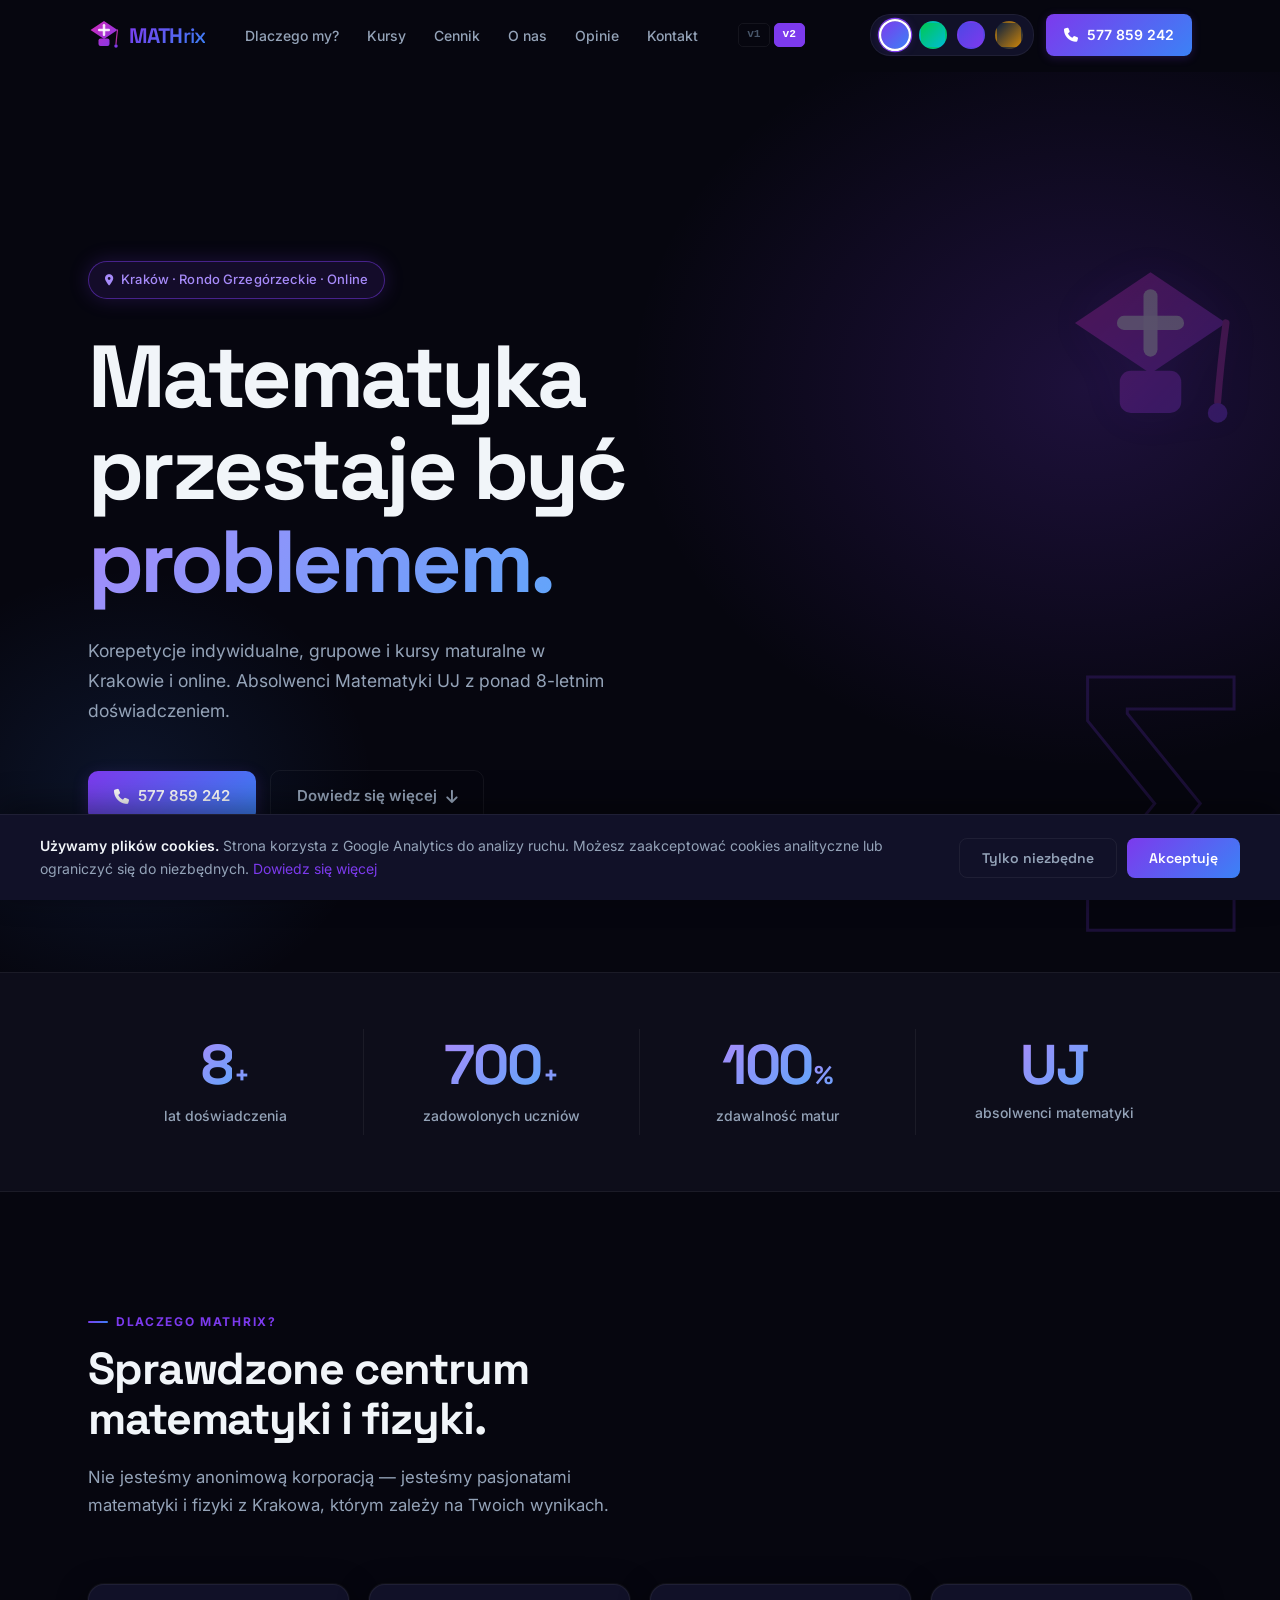
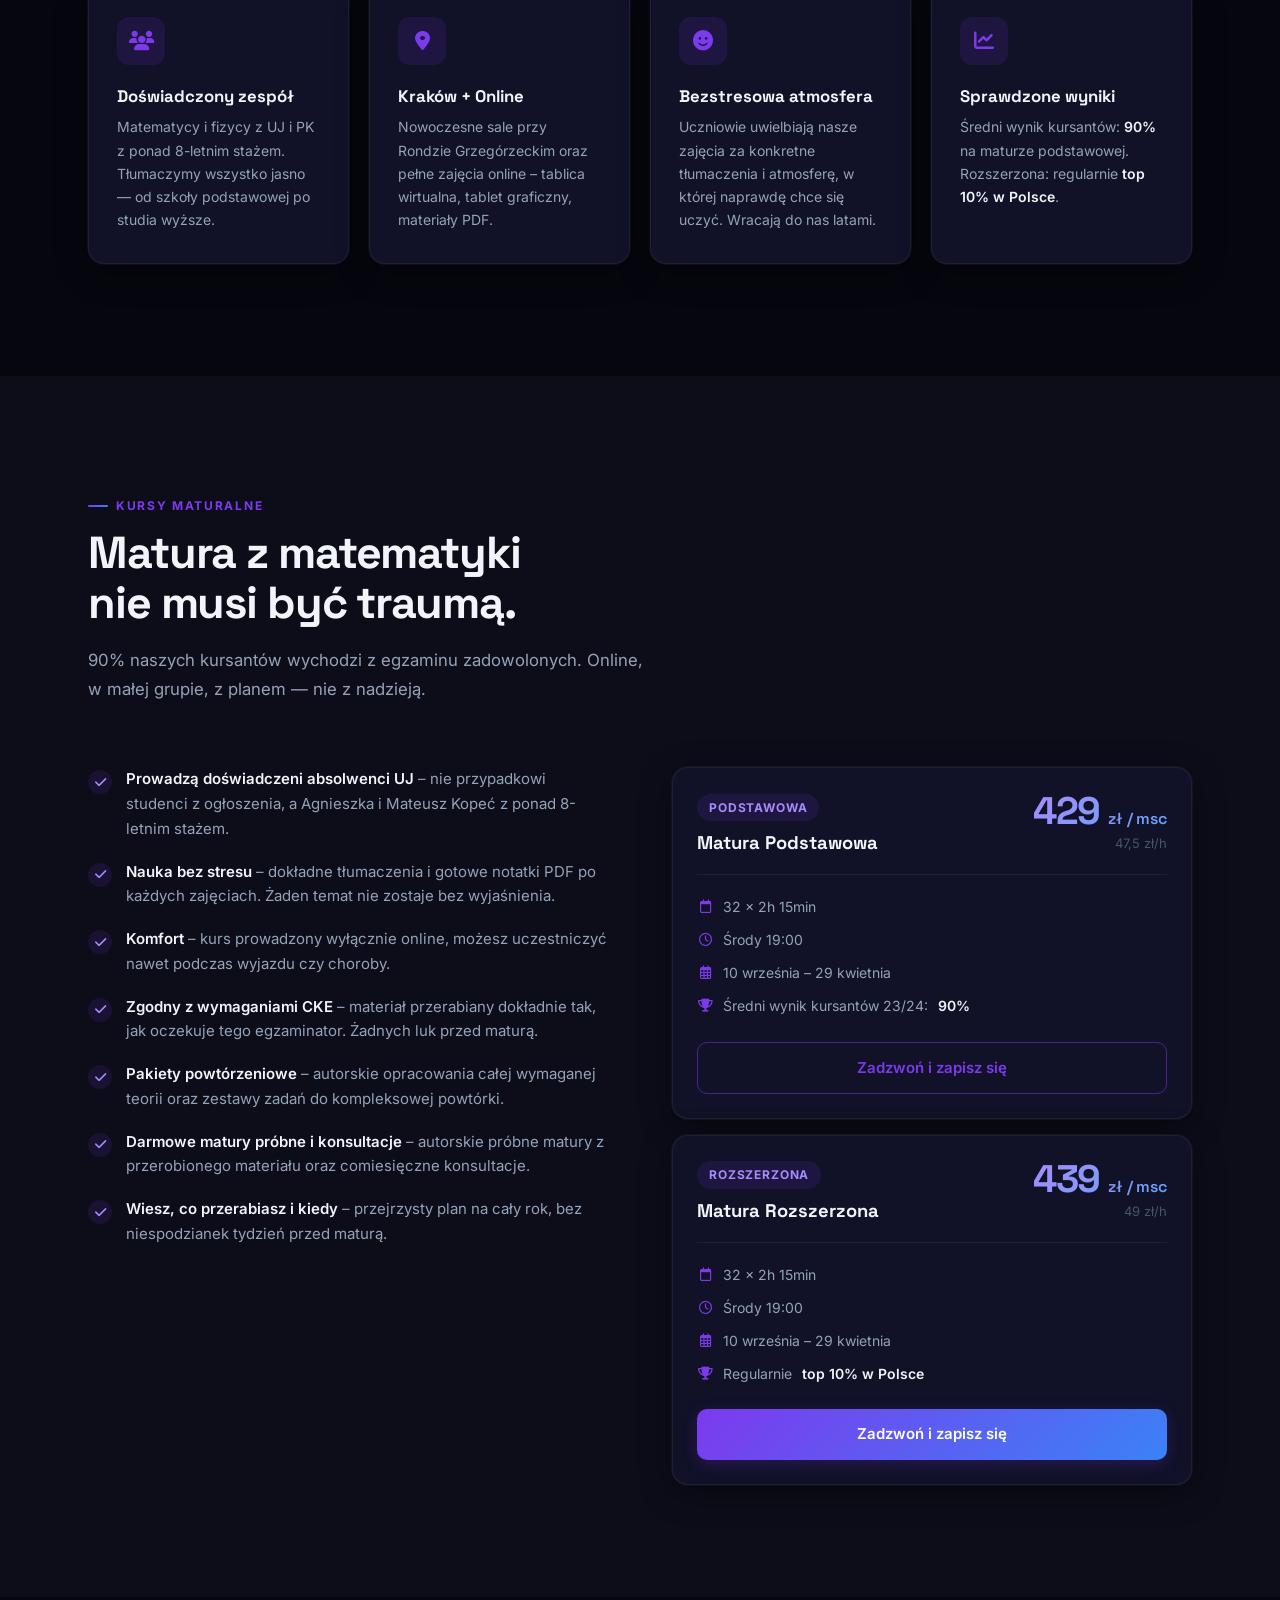
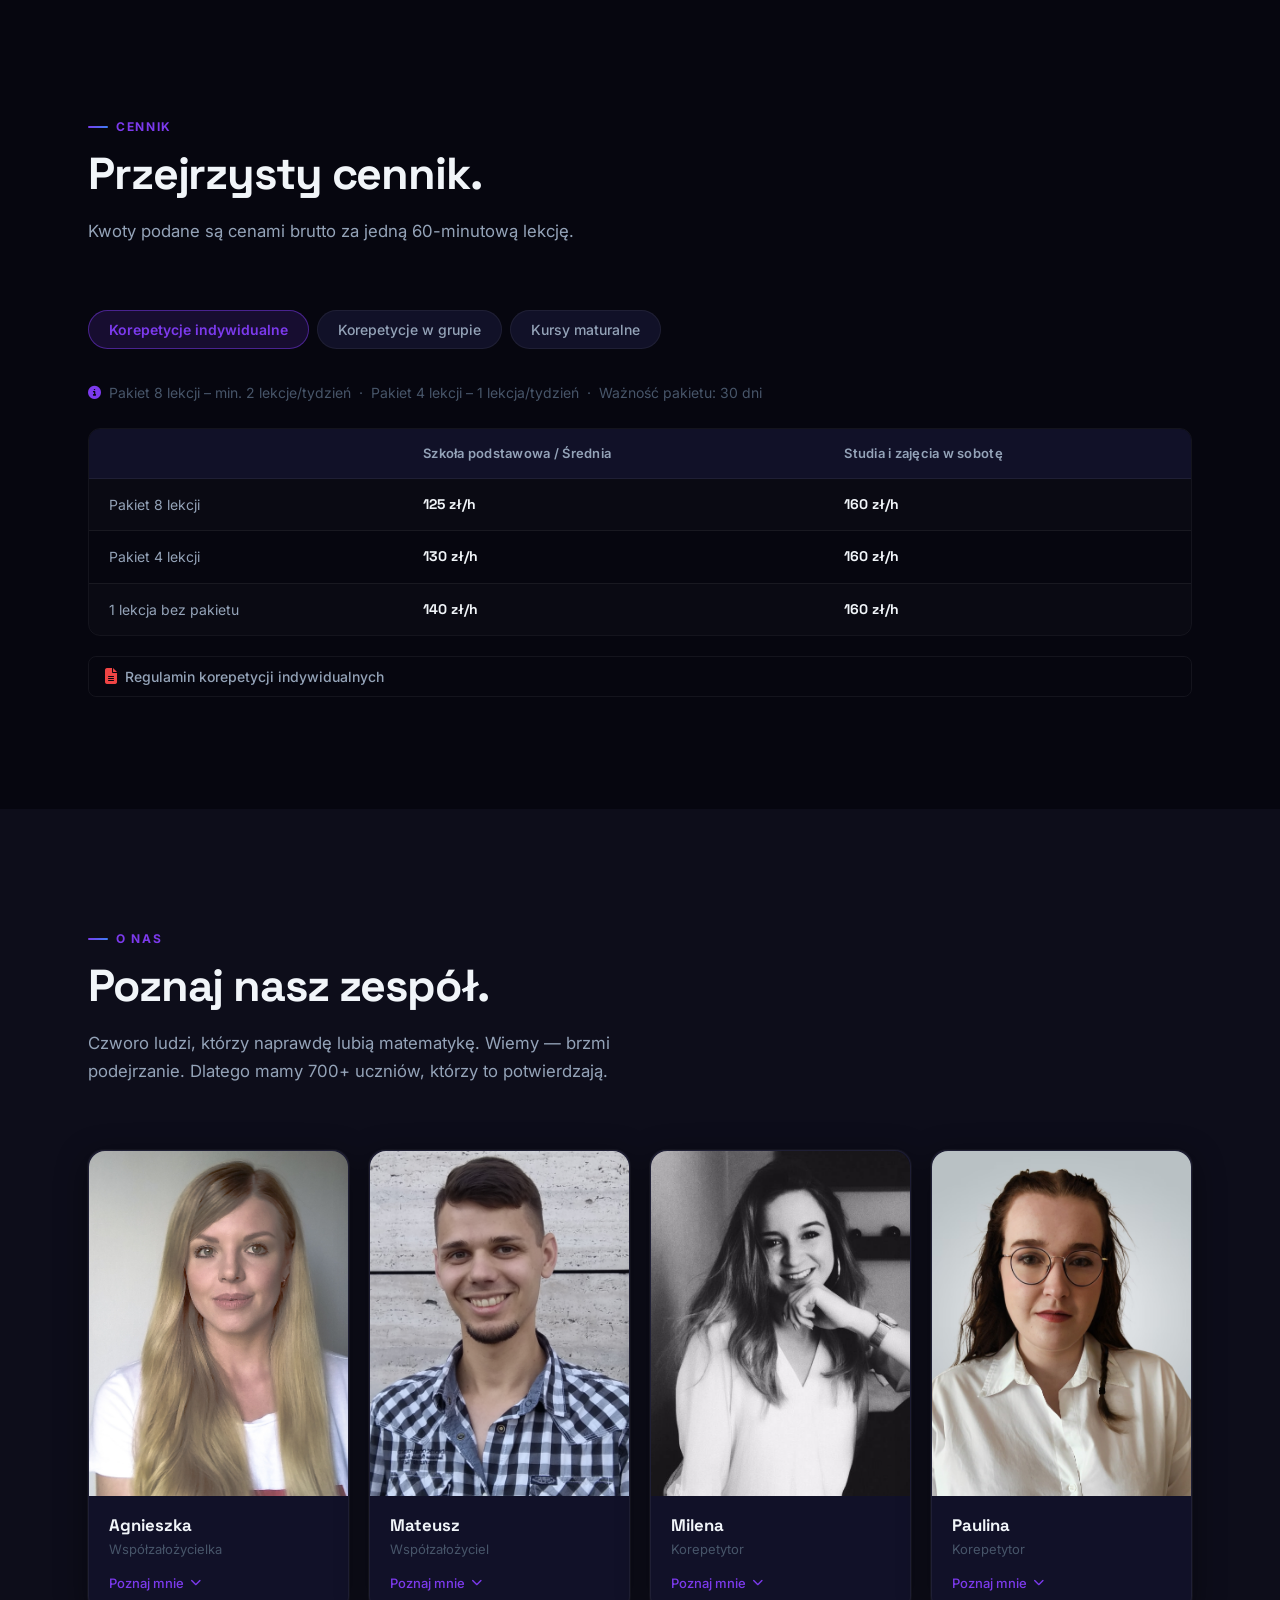
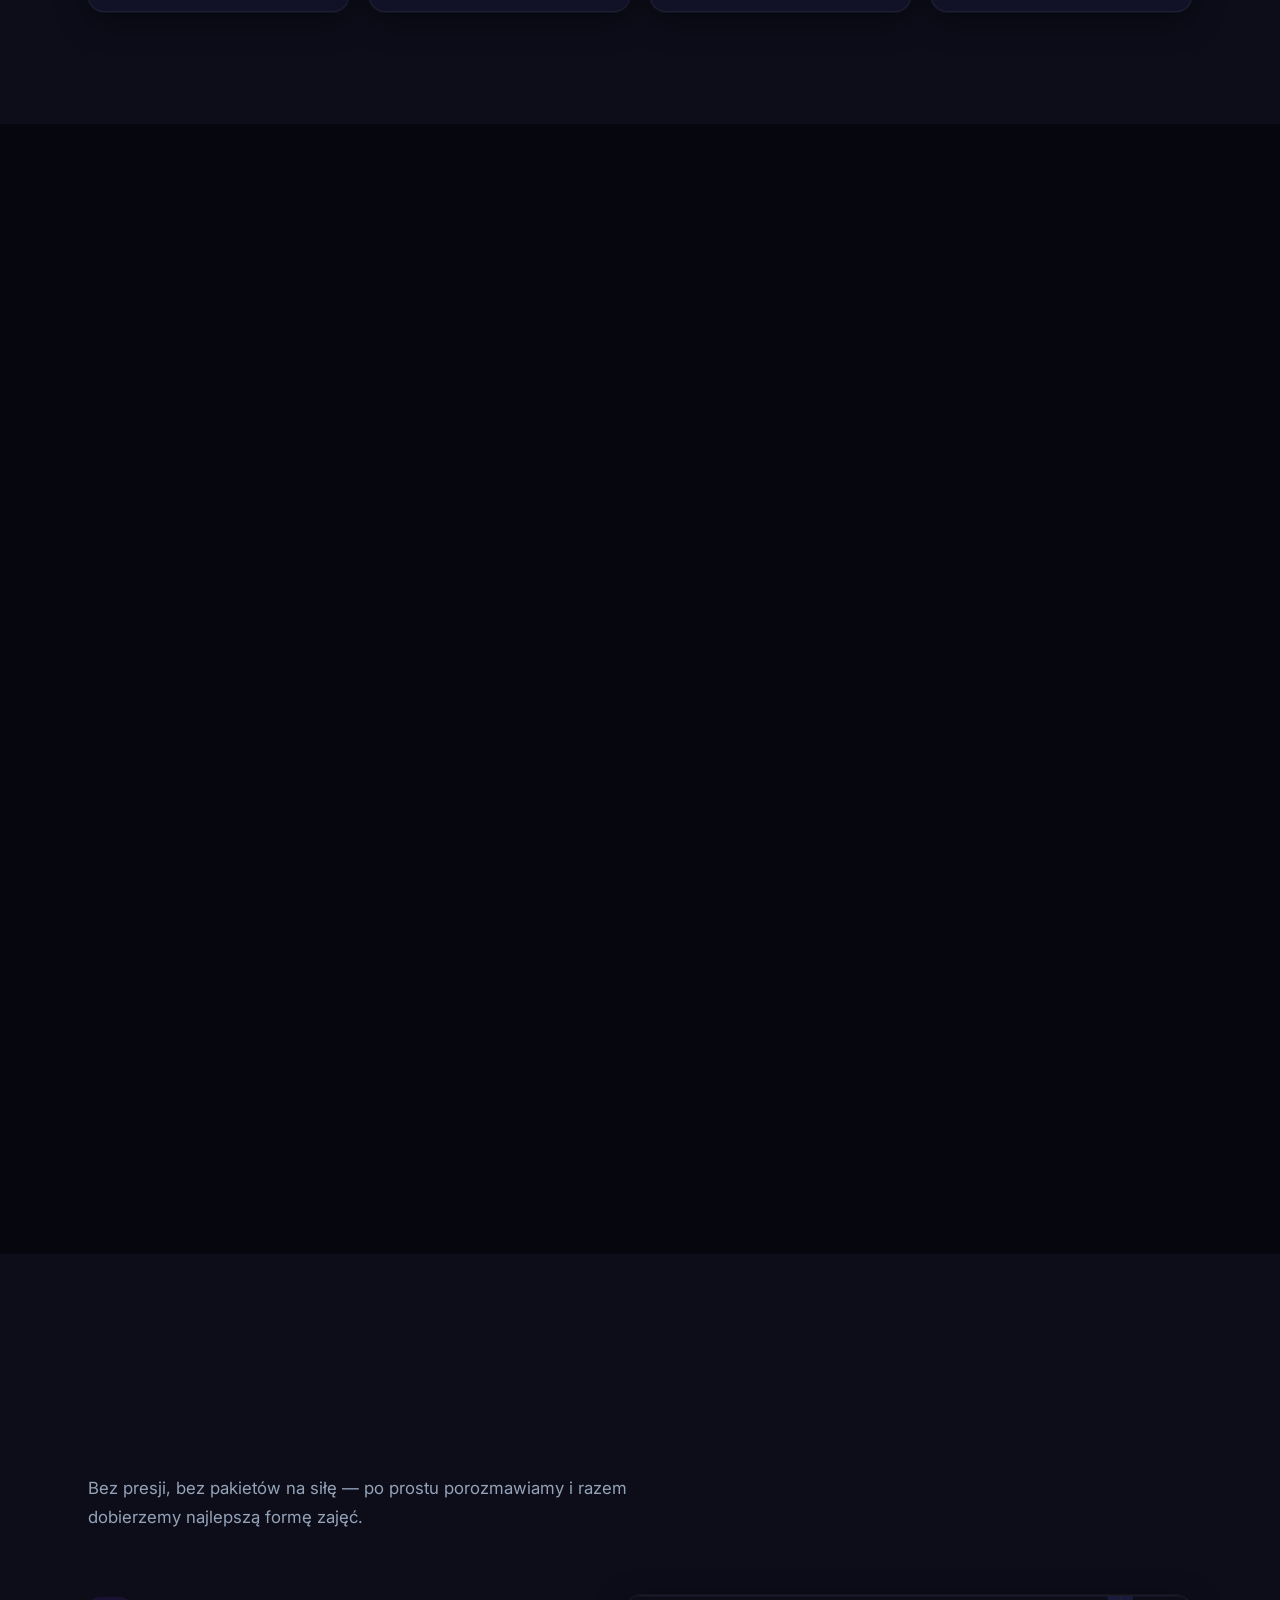
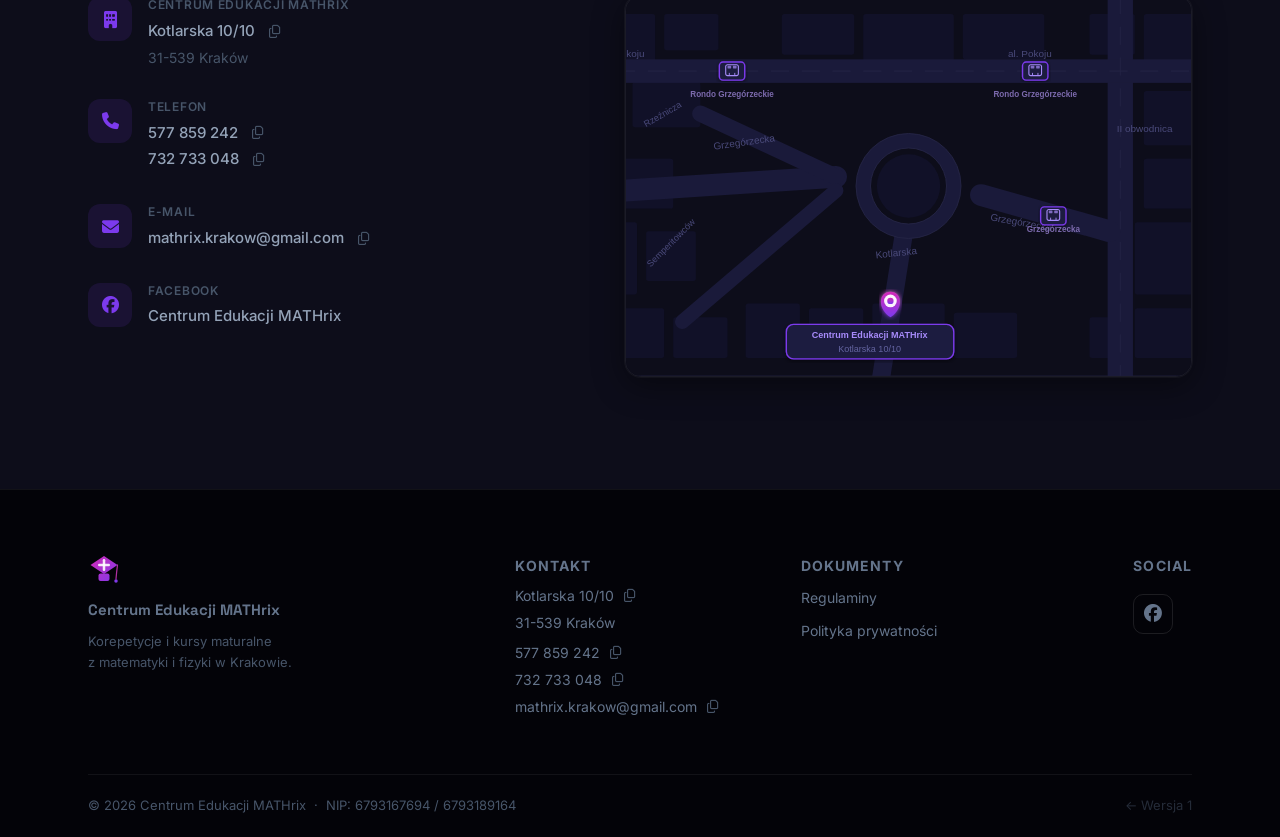
==== commit 317d6bd2: "Website improvements." ====
--- a/v2.html
+++ b/v2.html
@@ -7,11 +7,14 @@
   <meta name="description" content="Centrum Edukacji MATHrix w Krakowie – korepetycje z matematyki indywidualne i grupowe, kursy maturalne. Doświadczona kadra, świetna atmosfera, indywidualne podejście.">
   <link rel="icon" href="assets/images/logo.png">
 
-  <!-- Google Analytics -->
-  <script async src="https://www.googletagmanager.com/gtag/js?id=G-Z6208XL6E9"></script>
+  <!-- Google Analytics – Consent Mode v2 (denied by default until user accepts) -->
   <script>
     window.dataLayer = window.dataLayer || [];
     function gtag(){dataLayer.push(arguments);}
+    gtag('consent', 'default', { analytics_storage: 'denied' });
+  </script>
+  <script async src="https://www.googletagmanager.com/gtag/js?id=G-Z6208XL6E9"></script>
+  <script>
     gtag('js', new Date());
     gtag('config', 'G-Z6208XL6E9');
   </script>
@@ -21,6 +24,7 @@
   <link href="https://fonts.googleapis.com/css2?family=Space+Grotesk:wght@400;500;600;700;800&family=Inter:wght@400;500;600&display=swap" rel="stylesheet">
   <link rel="stylesheet" href="https://cdnjs.cloudflare.com/ajax/libs/font-awesome/6.4.2/css/all.min.css">
   <link rel="stylesheet" href="assets/css/v2.css">
+  <link rel="stylesheet" href="assets/css/legal.css">
 </head>
 <body>
 
@@ -347,8 +351,8 @@
               </tbody>
             </table>
           </div>
-          <a href="assets/docs/regulamin-indywidualne.pdf" target="_blank" rel="noopener" class="pdf-link">
-            <i class="fa-solid fa-file-pdf"></i>
+          <a href="regulamin-indywidualne.html" class="pdf-link">
+            <i class="fa-solid fa-file-lines"></i>
             Regulamin korepetycji indywidualnych
           </a>
         </div>
@@ -382,8 +386,8 @@
               </tbody>
             </table>
           </div>
-          <a href="assets/docs/regulamin-grupowe.pdf" target="_blank" rel="noopener" class="pdf-link">
-            <i class="fa-solid fa-file-pdf"></i>
+          <a href="regulamin-grupowe.html" class="pdf-link">
+            <i class="fa-solid fa-file-lines"></i>
             Regulamin korepetycji grupowych
           </a>
         </div>
@@ -414,8 +418,8 @@
               </tbody>
             </table>
           </div>
-          <a href="assets/docs/regulamin-kursy.pdf" target="_blank" rel="noopener" class="pdf-link">
-            <i class="fa-solid fa-file-pdf"></i>
+          <a href="regulamin-kursy.html" class="pdf-link">
+            <i class="fa-solid fa-file-lines"></i>
             Regulamin kursów maturalnych
           </a>
         </div>
@@ -687,15 +691,40 @@
         <div class="footer-brand">
           <img src="assets/images/logo-icon.svg" alt="MATHrix" class="footer-logo">
           <p class="footer-name">Centrum Edukacji MATHrix</p>
+          <p class="footer-tagline">Korepetycje i kursy maturalne<br>z matematyki i fizyki w Krakowie.</p>
         </div>
 
         <div class="footer-col">
-          <p>Kotlarska 10/10<br>31-539 Kraków</p>
-          <p>577 859 242 &nbsp;·&nbsp; 732 733 048</p>
-          <p>mathrix.krakow@gmail.com</p>
+          <p class="footer-col-title">Kontakt</p>
+          <div class="footer-contact-row">
+            <a href="https://maps.google.com/?q=Kotlarska+10,+Kraków" target="_blank" rel="noopener" class="footer-text-link">Kotlarska 10/10</a>
+            <button class="copy-btn" data-copy="Kotlarska 10/10" aria-label="Kopiuj adres"><i class="fa-regular fa-copy"></i></button>
+          </div>
+          <p class="footer-contact-sub">31-539 Kraków</p>
+          <div class="footer-contact-row">
+            <a href="tel:+48577859242" class="footer-text-link">577 859 242</a>
+            <button class="copy-btn" data-copy="577859242" aria-label="Kopiuj numer"><i class="fa-regular fa-copy"></i></button>
+          </div>
+          <div class="footer-contact-row">
+            <a href="tel:+48732733048" class="footer-text-link">732 733 048</a>
+            <button class="copy-btn" data-copy="732733048" aria-label="Kopiuj numer"><i class="fa-regular fa-copy"></i></button>
+          </div>
+          <div class="footer-contact-row">
+            <a href="mailto:mathrix.krakow@gmail.com" class="footer-text-link">mathrix.krakow@gmail.com</a>
+            <button class="copy-btn" data-copy="mathrix.krakow@gmail.com" aria-label="Kopiuj e-mail"><i class="fa-regular fa-copy"></i></button>
+          </div>
+        </div>
+
+        <div class="footer-col">
+          <p class="footer-col-title">Dokumenty</p>
+          <ul class="footer-links">
+            <li><a href="regulaminy.html">Regulaminy</a></li>
+            <li><a href="polityka-prywatnosci.html">Polityka prywatności</a></li>
+          </ul>
         </div>
 
         <div class="footer-col footer-social-col">
+          <p class="footer-col-title">Social</p>
           <a href="https://www.facebook.com/Centrum.Edukacji.MATHrix"
              target="_blank" rel="noopener"
              class="footer-social" aria-label="MATHrix na Facebooku">
@@ -705,12 +734,27 @@
 
       </div>
       <div class="footer-bottom">
-        <p>© <span id="footer-year"></span> Centrum Edukacji MATHrix. Wszelkie prawa zastrzeżone.</p>
+        <p>© <span id="footer-year"></span> Centrum Edukacji MATHrix &nbsp;·&nbsp; NIP: 6793167694 / 6793189164</p>
         <a href="index.html" class="footer-v-link">← Wersja 1</a>
       </div>
     </div>
   </footer>
 
   <script src="assets/js/v2.js"></script>
+  <script src="assets/js/cookies.js"></script>
+
+  <!-- ═══════════════════════ COOKIE BANNER ═══════════════════════════════ -->
+  <div id="cookie-banner" role="dialog" aria-label="Zgoda na pliki cookies" aria-live="polite">
+    <p class="cookie-banner-text">
+      <strong>Używamy plików cookies.</strong>
+      Strona korzysta z Google Analytics do analizy ruchu. Możesz zaakceptować cookies
+      analityczne lub ograniczyć się do niezbędnych.
+      <a href="polityka-prywatnosci.html#cookies">Dowiedz się więcej</a>
+    </p>
+    <div class="cookie-banner-actions">
+      <button id="cookie-decline" class="cookie-btn-decline">Tylko niezbędne</button>
+      <button id="cookie-accept"  class="cookie-btn-accept">Akceptuję</button>
+    </div>
+  </div>
 </body>
 </html>
--- a/assets/css/v2.css
+++ b/assets/css/v2.css
@@ -1384,15 +1384,15 @@
 
 .footer {
   background-color: var(--footer-bg);
-  padding: 60px 0 0;
+  padding: 64px 0 0;
   border-top: 1px solid rgba(255,255,255,0.06);
 }
 
 .footer-grid {
   display: grid;
-  grid-template-columns: 1.5fr 1fr auto;
+  grid-template-columns: 1.6fr 1fr 1.2fr auto;
   gap: 48px;
-  margin-bottom: 48px;
+  margin-bottom: 52px;
   align-items: start;
 }
 
@@ -1403,23 +1403,84 @@
 }
 
 .footer-name {
-  font-size: 14px;
+  font-family: 'Space Grotesk', sans-serif;
+  font-size: 15px;
+  font-weight: 700;
   color: var(--footer-text);
-  font-weight: 500;
+  margin-bottom: 8px;
+}
+
+.footer-tagline {
+  font-size: 13px;
+  color: var(--text-3);
+  line-height: 1.6;
+}
+
+.footer-col-title {
+  font-size: 11px;
+  font-weight: 700;
+  text-transform: uppercase;
+  letter-spacing: 0.08em;
+  color: var(--text-3);
+  margin-bottom: 14px;
 }
 
 .footer-col p {
   font-size: 14px;
   color: var(--footer-text);
   line-height: 1.7;
-  margin-bottom: 8px;
+  margin-bottom: 6px;
 }
 
 .footer-col p:last-child { margin-bottom: 0; }
 
+.footer-text-link {
+  color: var(--footer-text);
+  text-decoration: none;
+  font-size: 14px;
+  transition: color 0.2s;
+}
+.footer-text-link:hover { color: var(--text); }
+
+.footer-contact-row {
+  display: flex;
+  align-items: center;
+  gap: 4px;
+  margin-bottom: 4px;
+}
+
+.footer-contact-sub {
+  font-size: 13px;
+  color: var(--text-3);
+  margin-bottom: 10px;
+  padding-left: 0;
+}
+
+.footer-links {
+  list-style: none;
+  padding: 0;
+  margin: 0 0 16px;
+  display: flex;
+  flex-direction: column;
+  gap: 7px;
+}
+
+.footer-links a {
+  font-size: 14px;
+  color: var(--footer-text);
+  text-decoration: none;
+  transition: color 0.2s;
+  line-height: 1.4;
+}
+
+.footer-links a:hover { color: var(--text); }
+
+
 .footer-social-col {
   display: flex;
+  flex-direction: column;
   align-items: flex-start;
+  gap: 10px;
 }
 
 .footer-social {
@@ -1445,7 +1506,7 @@
 
 .footer-bottom {
   border-top: 1px solid rgba(255,255,255,0.06);
-  padding: 24px 0;
+  padding: 20px 0;
   display: flex;
   align-items: center;
   justify-content: space-between;
@@ -1454,15 +1515,16 @@
 
 .footer-bottom p {
   font-size: 13px;
-  color: var(--footer-text);
+  color: var(--text-3);
 }
 
 .footer-v-link {
   font-size: 13px;
-  color: var(--footer-text);
+  color: var(--text-3);
   text-decoration: none;
-  opacity: 0.6;
+  opacity: 0.5;
   transition: opacity 0.2s;
+  white-space: nowrap;
 }
 
 .footer-v-link:hover { opacity: 1; }
@@ -1572,10 +1634,11 @@
 
   .footer-grid {
     grid-template-columns: 1fr 1fr;
+    gap: 32px;
   }
 
   .footer-social-col {
-    grid-column: 1 / -1;
+    grid-column: span 1;
   }
 
   .reviews-grid {
@@ -1684,8 +1747,12 @@
   }
 
   .footer-grid {
-    grid-template-columns: 1fr;
-    gap: 32px;
+    grid-template-columns: 1fr 1fr;
+    gap: 28px;
+  }
+
+  .footer-brand {
+    grid-column: 1 / -1;
   }
 }
 
@@ -1709,6 +1776,12 @@
 
   .tab-btn { width: 100%; text-align: center; }
 
+  .footer-grid {
+    grid-template-columns: 1fr;
+  }
+
+  .footer-brand { grid-column: auto; }
+
   .footer-bottom {
     flex-direction: column;
     align-items: flex-start;
--- a/assets/css/legal.css
+++ b/assets/css/legal.css
@@ -0,0 +1,509 @@
+/* ════════════════════════════════════════════════════════════════════════════
+   MATHrix – Legal pages stylesheet (polityka, regulaminy)
+   Extends v2.css — load after it.
+   ════════════════════════════════════════════════════════════════════════════ */
+
+body { padding-top: 72px; }
+
+/* ─── Navigation ─────────────────────────────────────────────────────────── */
+
+.legal-nav {
+  position: fixed;
+  top: 0; left: 0; right: 0;
+  z-index: 900;
+  background: var(--nav-bg);
+  backdrop-filter: blur(16px);
+  -webkit-backdrop-filter: blur(16px);
+  border-bottom: 1px solid var(--border);
+  height: 72px;
+  display: flex;
+  align-items: center;
+  padding: 0 40px;
+  gap: 24px;
+}
+
+.legal-nav .logo {
+  display: flex;
+  align-items: center;
+  gap: 10px;
+  text-decoration: none;
+  flex: 1;
+}
+
+.legal-nav .logo-icon { height: 32px; width: 32px; }
+
+.legal-nav .logo-wordmark {
+  font-family: 'Space Grotesk', sans-serif;
+  font-size: 21px;
+  font-weight: 800;
+  background: var(--gradient);
+  -webkit-background-clip: text;
+  -webkit-text-fill-color: transparent;
+  background-clip: text;
+}
+
+.legal-nav .logo-rix { font-weight: 500; }
+
+.legal-back {
+  font-size: 14px;
+  color: var(--text-2);
+  text-decoration: none;
+  display: flex;
+  align-items: center;
+  gap: 6px;
+  white-space: nowrap;
+  transition: color 0.2s;
+}
+.legal-back:hover { color: var(--text); }
+
+/* ─── Layout ─────────────────────────────────────────────────────────────── */
+
+.legal-wrap {
+  max-width: 800px;
+  margin: 0 auto;
+  padding: 64px 40px 96px;
+}
+
+/* ─── Hero ───────────────────────────────────────────────────────────────── */
+
+.legal-hero {
+  margin-bottom: 52px;
+}
+
+.legal-badge {
+  display: inline-flex;
+  align-items: center;
+  gap: 8px;
+  font-size: 13px;
+  font-weight: 600;
+  color: var(--badge-text);
+  background: var(--badge-bg);
+  border: 1px solid rgba(124,58,237,0.18);
+  border-radius: 999px;
+  padding: 6px 14px;
+  margin-bottom: 20px;
+}
+
+.legal-hero h1 {
+  font-family: 'Space Grotesk', sans-serif;
+  font-size: clamp(1.8rem, 4vw, 2.6rem);
+  font-weight: 800;
+  letter-spacing: -0.03em;
+  color: var(--text);
+  margin-bottom: 10px;
+  line-height: 1.15;
+}
+
+.legal-date {
+  font-size: 14px;
+  color: var(--text-3);
+}
+
+/* ─── Content sections ───────────────────────────────────────────────────── */
+
+.legal-section {
+  margin-bottom: 48px;
+  padding-bottom: 48px;
+  border-bottom: 1px solid var(--border);
+}
+
+.legal-section:last-child {
+  border-bottom: none;
+  padding-bottom: 0;
+}
+
+.legal-section h2 {
+  font-family: 'Space Grotesk', sans-serif;
+  font-size: 1.15rem;
+  font-weight: 700;
+  color: var(--text);
+  margin-bottom: 18px;
+}
+
+.legal-section h3 {
+  font-family: 'Space Grotesk', sans-serif;
+  font-size: 0.95rem;
+  font-weight: 600;
+  color: var(--text);
+  margin: 22px 0 8px;
+  text-transform: uppercase;
+  letter-spacing: 0.04em;
+  font-size: 12px;
+  color: var(--text-3);
+}
+
+.legal-section p {
+  font-size: 15px;
+  line-height: 1.85;
+  color: var(--text-2);
+  margin-bottom: 12px;
+}
+
+.legal-section p:last-child { margin-bottom: 0; }
+
+.legal-section ul {
+  list-style: none;
+  padding: 0;
+  margin: 0 0 14px;
+}
+
+.legal-section ul li {
+  font-size: 15px;
+  line-height: 1.8;
+  color: var(--text-2);
+  padding-left: 20px;
+  position: relative;
+  margin-bottom: 6px;
+}
+
+.legal-section ul li::before {
+  content: '–';
+  position: absolute;
+  left: 0;
+  color: var(--accent);
+  font-weight: 700;
+}
+
+/* ─── Links ──────────────────────────────────────────────────────────────── */
+
+.accent-link {
+  color: var(--accent);
+  text-decoration: none;
+  transition: opacity 0.2s;
+}
+.accent-link:hover { opacity: 0.8; text-decoration: underline; }
+
+/* ─── Tables ─────────────────────────────────────────────────────────────── */
+
+.regulamin-table-wrap {
+  overflow-x: auto;
+  margin: 16px 0 20px;
+  border-radius: 10px;
+  border: 1px solid var(--border);
+}
+
+.regulamin-table {
+  width: 100%;
+  border-collapse: collapse;
+  font-size: 14px;
+}
+
+.regulamin-table th {
+  text-align: left;
+  padding: 12px 16px;
+  font-size: 12px;
+  font-weight: 600;
+  text-transform: uppercase;
+  letter-spacing: 0.05em;
+  color: var(--text-3);
+  background: var(--bg-alt);
+  border-bottom: 1px solid var(--border);
+}
+
+.regulamin-table td {
+  padding: 13px 16px;
+  color: var(--text-2);
+  border-bottom: 1px solid var(--table-border);
+  vertical-align: middle;
+  line-height: 1.5;
+}
+
+.regulamin-table tr:last-child td { border-bottom: none; }
+
+.regulamin-table tr:nth-child(even) td { background: var(--table-stripe); }
+
+.table-note {
+  display: block;
+  font-size: 12px;
+  color: var(--text-3);
+  margin-top: 2px;
+}
+
+/* ─── Dane firmowe ───────────────────────────────────────────────────────── */
+
+.dane-grid {
+  display: grid;
+  grid-template-columns: 1fr 1fr;
+  gap: 20px;
+  margin-top: 8px;
+}
+
+.dane-card {
+  background: var(--bg-card);
+  border: 1px solid var(--border);
+  border-radius: 12px;
+  padding: 24px;
+}
+
+.dane-card-name {
+  font-family: 'Space Grotesk', sans-serif;
+  font-size: 14px;
+  font-weight: 700;
+  color: var(--text);
+  margin-bottom: 16px;
+  line-height: 1.4;
+}
+
+.dane-row {
+  display: flex;
+  flex-direction: column;
+  margin-bottom: 10px;
+}
+
+.dane-row:last-child { margin-bottom: 0; }
+
+.dane-label {
+  font-size: 11px;
+  font-weight: 600;
+  text-transform: uppercase;
+  letter-spacing: 0.06em;
+  color: var(--text-3);
+  margin-bottom: 2px;
+}
+
+.dane-value {
+  font-size: 14px;
+  color: var(--text-2);
+  font-weight: 500;
+}
+
+/* ─── Cookie table (polityka prywatnosci) ────────────────────────────────── */
+
+.cookie-table {
+  width: 100%;
+  border-collapse: collapse;
+  font-size: 14px;
+  margin-top: 12px;
+  border-radius: 10px;
+  overflow: hidden;
+  border: 1px solid var(--border);
+}
+
+.cookie-table th {
+  text-align: left;
+  padding: 12px 16px;
+  font-size: 12px;
+  font-weight: 600;
+  text-transform: uppercase;
+  letter-spacing: 0.05em;
+  color: var(--text-3);
+  background: var(--bg-alt);
+  border-bottom: 1px solid var(--border);
+}
+
+.cookie-table td {
+  padding: 13px 16px;
+  color: var(--text-2);
+  border-bottom: 1px solid var(--table-border);
+  vertical-align: top;
+  line-height: 1.6;
+}
+
+.cookie-table tr:last-child td { border-bottom: none; }
+.cookie-table tr:nth-child(even) td { background: var(--table-stripe); }
+
+/* ─── PDF download button ────────────────────────────────────────────────── */
+
+.legal-download {
+  margin-top: 28px;
+  padding-top: 24px;
+  border-top: 1px solid var(--border);
+}
+
+.legal-pdf-btn {
+  display: inline-flex;
+  align-items: center;
+  gap: 8px;
+  font-size: 14px;
+  font-weight: 600;
+  color: var(--pdf-color, #ef4444);
+  text-decoration: none;
+  padding: 10px 18px;
+  border: 1px solid rgba(239,68,68,0.25);
+  border-radius: 8px;
+  background: rgba(239,68,68,0.06);
+  transition: background 0.2s, border-color 0.2s;
+}
+
+.legal-pdf-btn:hover {
+  background: rgba(239,68,68,0.12);
+  border-color: rgba(239,68,68,0.4);
+}
+
+/* ─── Responsive ─────────────────────────────────────────────────────────── */
+
+@media (max-width: 640px) {
+  .legal-nav   { padding: 0 20px; }
+  .legal-wrap  { padding: 48px 20px 64px; }
+  .dane-grid   { grid-template-columns: 1fr; }
+  .cookie-table th:last-child,
+  .cookie-table td:last-child { display: none; }
+}
+
+/* ─── Regulaminy index page ──────────────────────────────────────────────── */
+
+.regulaminy-list {
+  display: flex;
+  flex-direction: column;
+  gap: 12px;
+}
+
+.regulamin-card {
+  display: flex;
+  align-items: center;
+  gap: 20px;
+  background: var(--bg-card);
+  border: 1px solid var(--border);
+  border-radius: 14px;
+  padding: 24px 28px;
+  text-decoration: none;
+  transition: background 0.2s, border-color 0.2s, transform 0.2s;
+}
+
+.regulamin-card:hover {
+  background: var(--bg-card-h);
+  border-color: var(--border-h);
+  transform: translateX(4px);
+}
+
+.regulamin-card-icon {
+  width: 44px;
+  height: 44px;
+  border-radius: 10px;
+  background: var(--badge-bg);
+  color: var(--badge-text);
+  display: flex;
+  align-items: center;
+  justify-content: center;
+  font-size: 18px;
+  flex-shrink: 0;
+}
+
+.regulamin-card-body {
+  flex: 1;
+}
+
+.regulamin-card-title {
+  font-family: 'Space Grotesk', sans-serif;
+  font-size: 16px;
+  font-weight: 700;
+  color: var(--text);
+  margin-bottom: 4px;
+}
+
+.regulamin-card-desc {
+  font-size: 14px;
+  color: var(--text-2);
+}
+
+.regulamin-card-arrow {
+  color: var(--text-3);
+  font-size: 14px;
+  flex-shrink: 0;
+  transition: color 0.2s;
+}
+
+.regulamin-card:hover .regulamin-card-arrow {
+  color: var(--accent);
+}
+
+/* ─── Cookie consent banner ──────────────────────────────────────────────── */
+
+#cookie-banner {
+  position: fixed;
+  bottom: 0;
+  left: 0;
+  right: 0;
+  z-index: 9999;
+  background: var(--bg-card, #111128);
+  border-top: 1px solid var(--border, rgba(255,255,255,0.08));
+  box-shadow: 0 -8px 32px rgba(0,0,0,0.45);
+  padding: 20px 40px;
+  display: flex;
+  align-items: center;
+  gap: 24px;
+  flex-wrap: wrap;
+  transform: translateY(100%);
+  transition: transform 0.35s cubic-bezier(0.4, 0, 0.2, 1);
+}
+
+#cookie-banner.visible { transform: translateY(0); }
+
+#cookie-banner.hiding {
+  transform: translateY(110%);
+  pointer-events: none;
+}
+
+.cookie-banner-text {
+  flex: 1;
+  min-width: 240px;
+  font-size: 14px;
+  line-height: 1.6;
+  color: var(--text-2, #94a3b8);
+}
+
+.cookie-banner-text strong {
+  color: var(--text, #f1f5f9);
+  font-weight: 600;
+}
+
+.cookie-banner-text a {
+  color: var(--accent, #7c3aed);
+  text-decoration: none;
+}
+.cookie-banner-text a:hover { text-decoration: underline; }
+
+.cookie-banner-actions {
+  display: flex;
+  gap: 10px;
+  flex-shrink: 0;
+  flex-wrap: wrap;
+}
+
+.cookie-btn-accept {
+  padding: 10px 22px;
+  font-size: 14px;
+  font-weight: 600;
+  font-family: 'Space Grotesk', sans-serif;
+  color: #fff;
+  background: var(--gradient, linear-gradient(135deg, #7c3aed, #3b82f6));
+  border: none;
+  border-radius: 8px;
+  cursor: pointer;
+  transition: opacity 0.2s;
+}
+.cookie-btn-accept:hover { opacity: 0.88; }
+
+.cookie-btn-decline {
+  padding: 10px 22px;
+  font-size: 14px;
+  font-weight: 600;
+  font-family: 'Space Grotesk', sans-serif;
+  color: var(--text-2, #94a3b8);
+  background: transparent;
+  border: 1px solid var(--border, rgba(255,255,255,0.08));
+  border-radius: 8px;
+  cursor: pointer;
+  transition: border-color 0.2s, color 0.2s;
+}
+.cookie-btn-decline:hover {
+  border-color: var(--text-3, #475569);
+  color: var(--text, #f1f5f9);
+}
+
+@media (max-width: 600px) {
+  #cookie-banner {
+    padding: 16px 20px;
+    gap: 16px;
+    flex-direction: column;
+    align-items: stretch;
+  }
+  .cookie-banner-actions {
+    justify-content: stretch;
+  }
+  .cookie-btn-accept,
+  .cookie-btn-decline {
+    flex: 1;
+    text-align: center;
+  }
+}
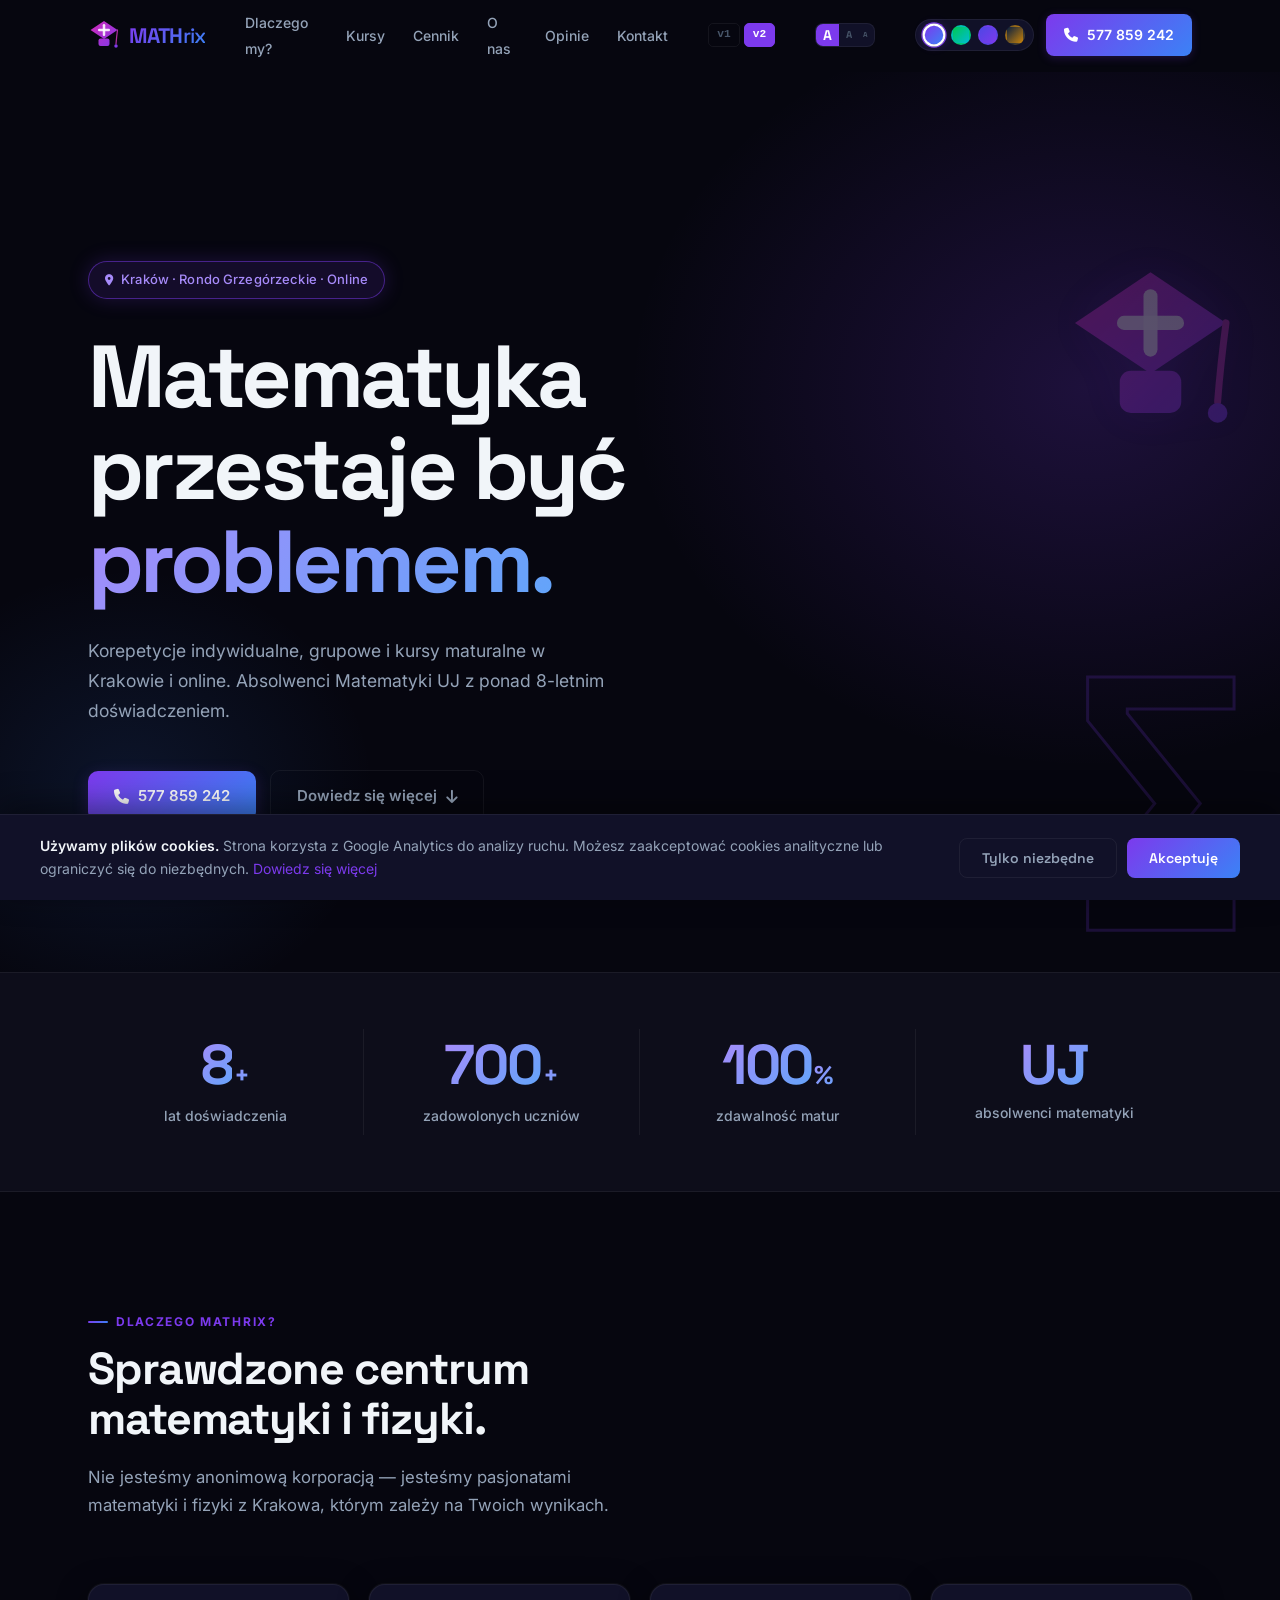
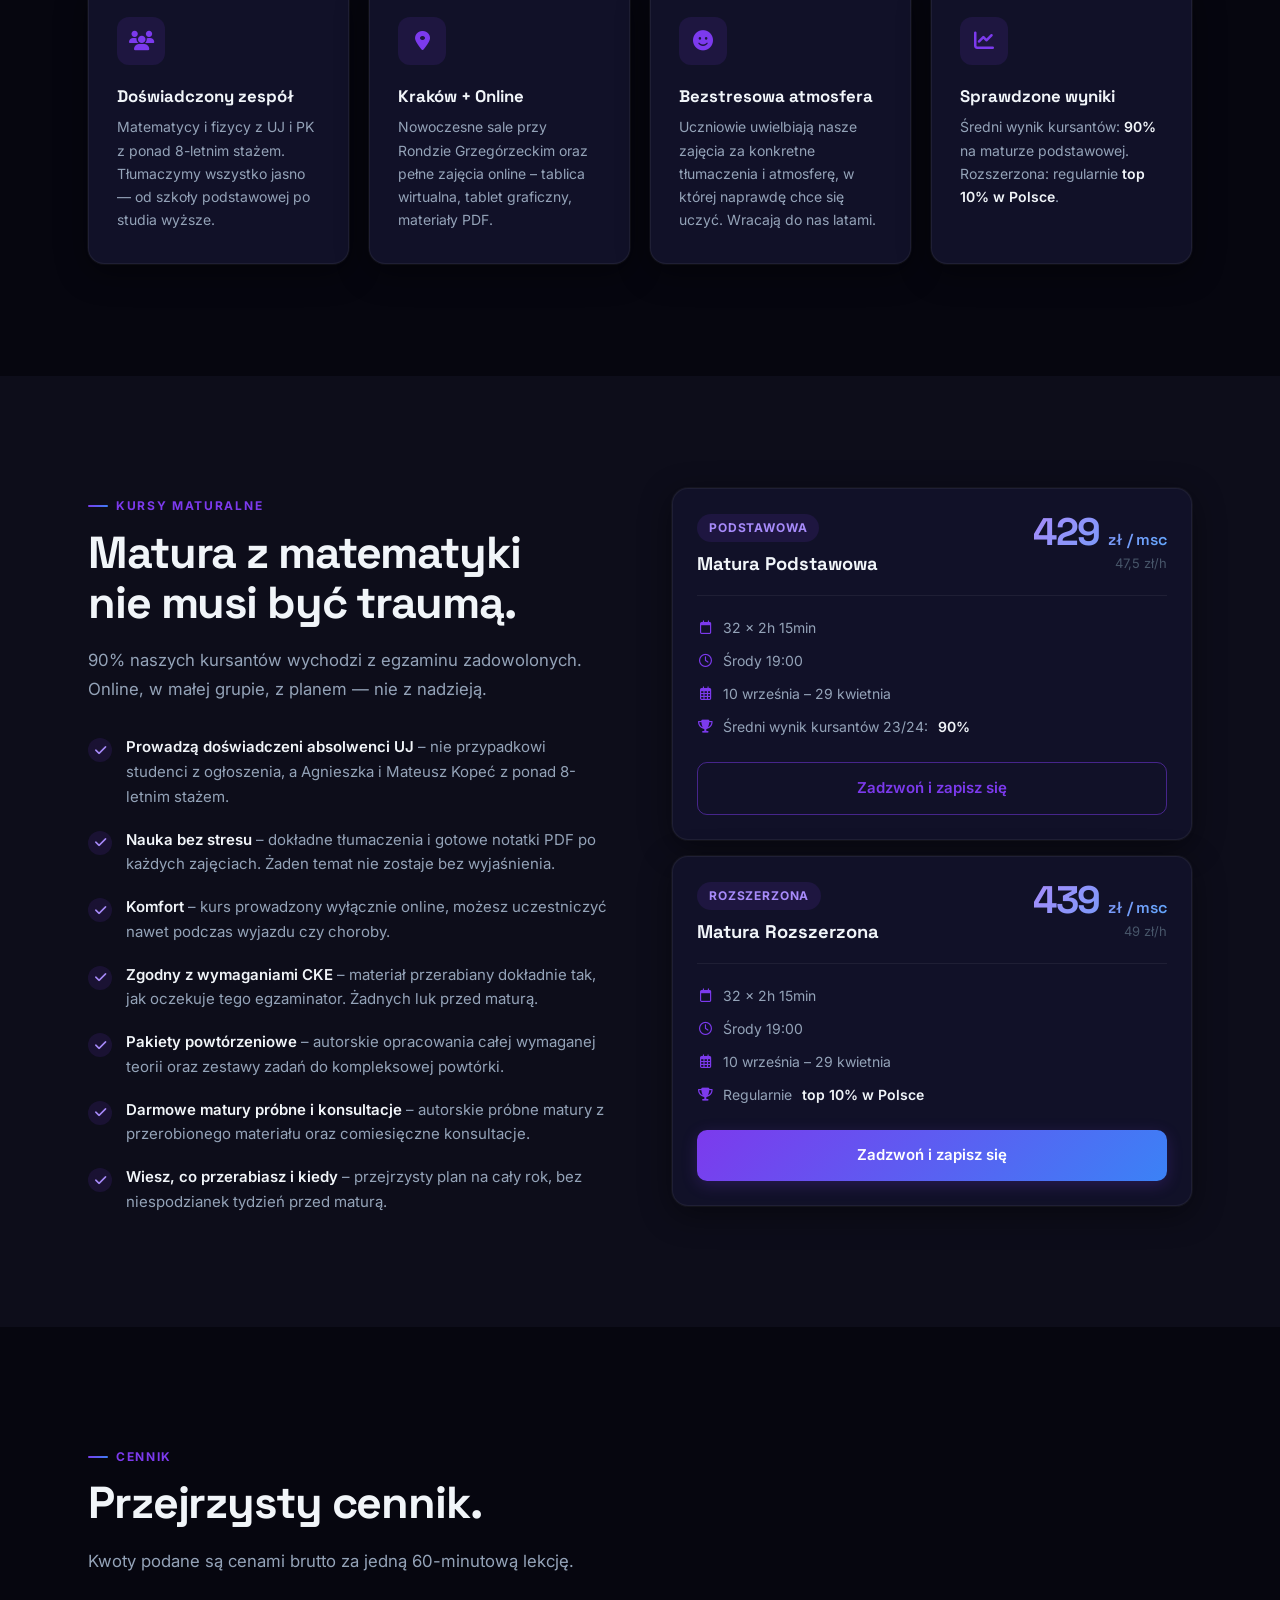
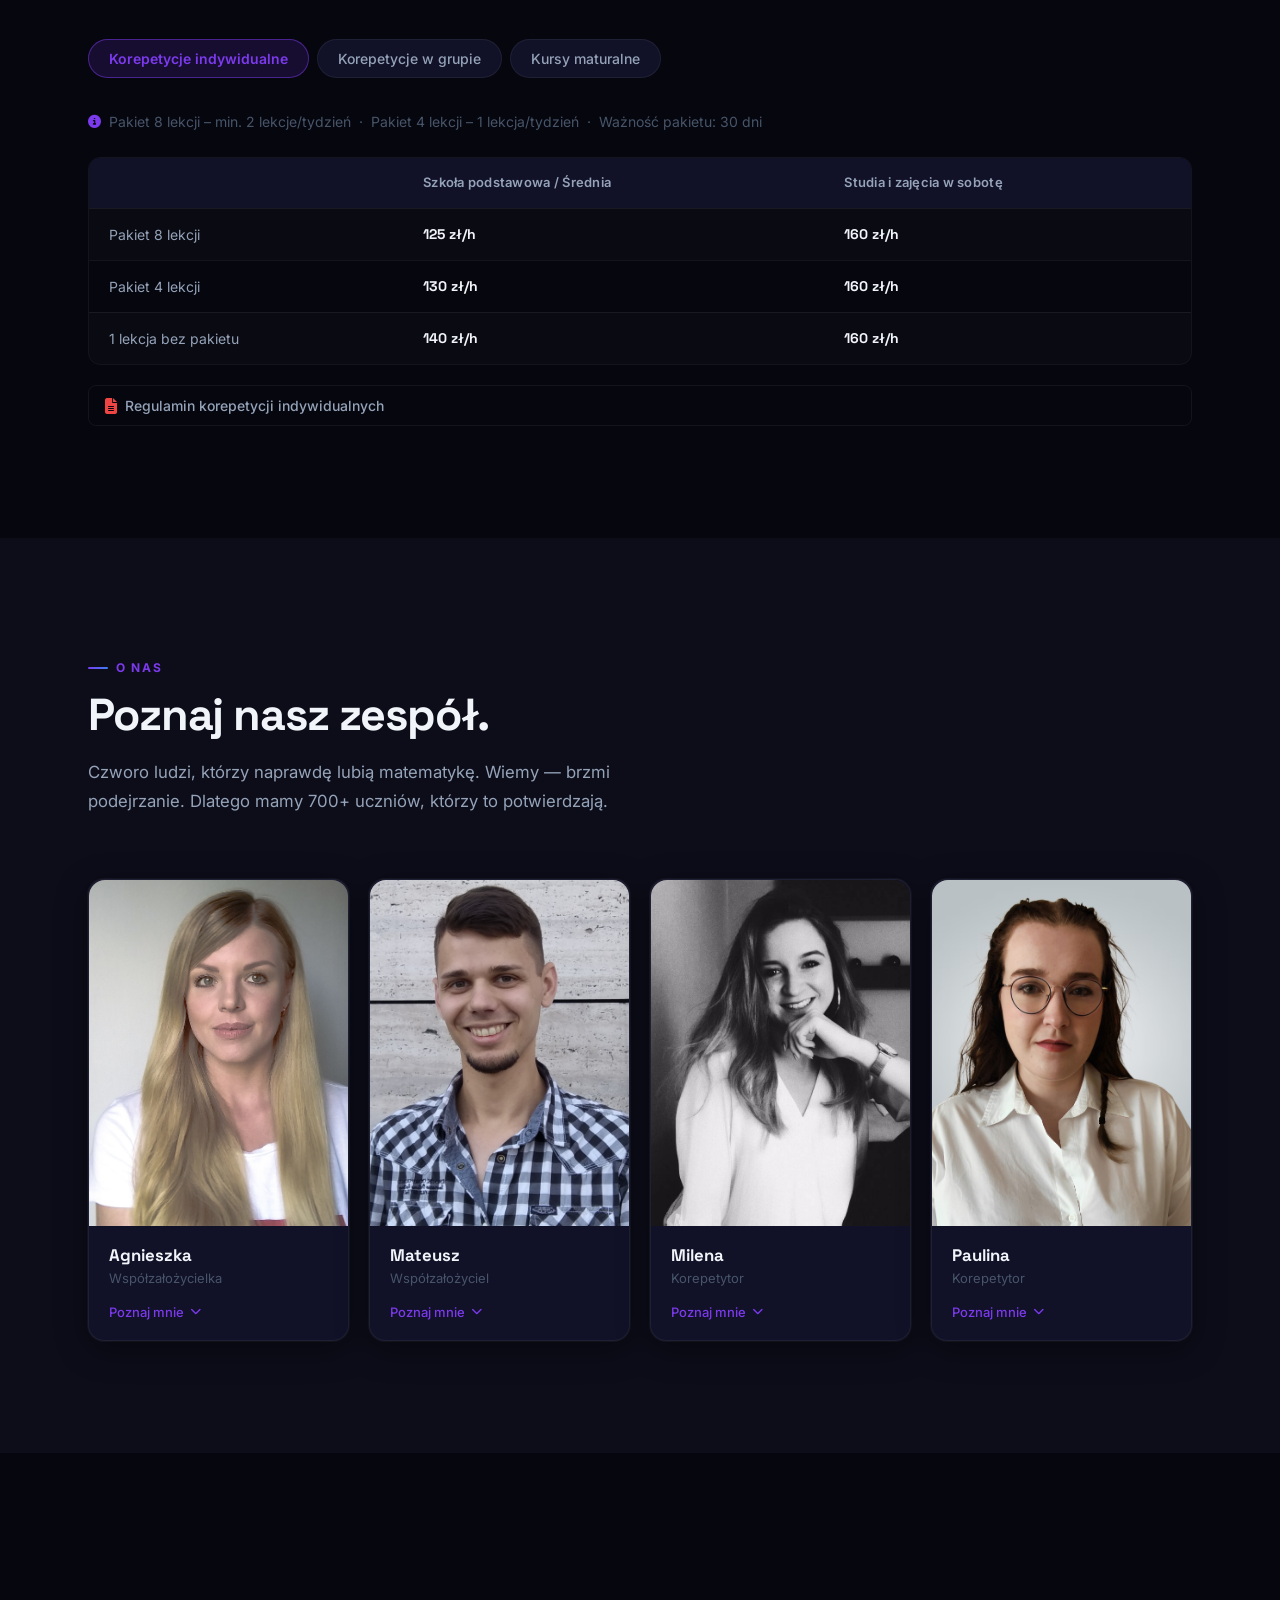
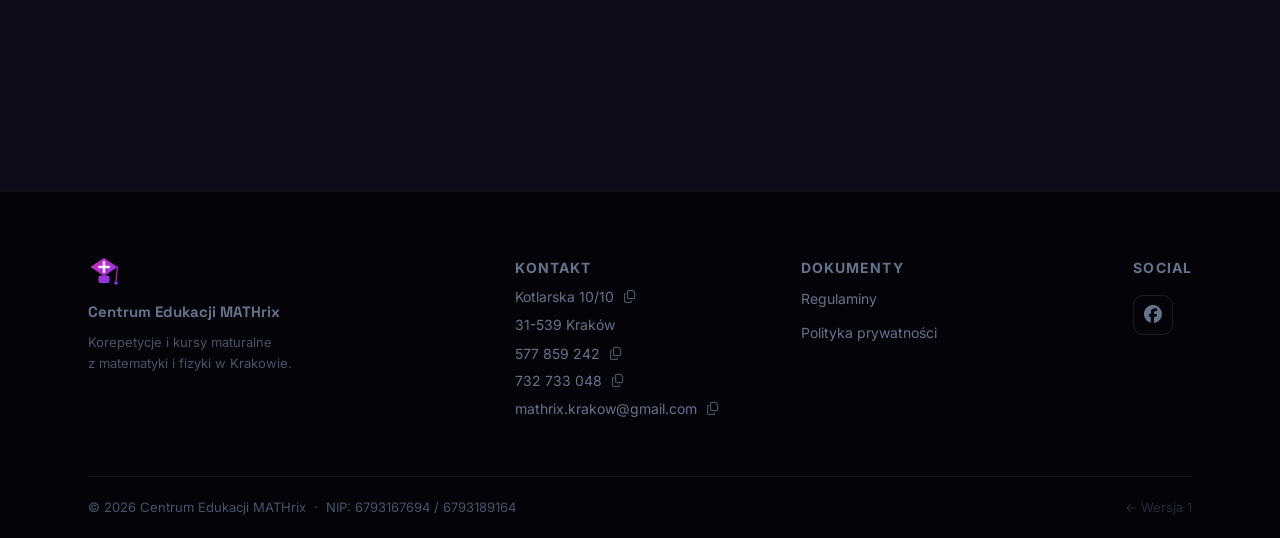
==== commit c5f40231: "Improved." ====
--- a/v2.html
+++ b/v2.html
@@ -58,6 +58,12 @@
         <a href="v2.html"    class="dev-versions__btn active">v2</a>
       </div>
 
+      <div class="density-switcher" id="density-switcher" aria-label="Rozmiar widoku">
+        <button class="density-btn active" data-density="normal"  title="Normalny">A</button>
+        <button class="density-btn"        data-density="compact" title="Kompaktowy">A</button>
+        <button class="density-btn"        data-density="dense"   title="Gęsty">A</button>
+      </div>
+
       <div class="nav-right">
         <div class="theme-switcher" aria-label="Wybierz motyw kolorystyczny">
           <button class="theme-dot active" data-theme="dark-premium"
@@ -204,13 +210,14 @@
     <section id="kursy" class="section section-alt">
       <div class="container">
 
-        <header class="section-header">
-          <p class="section-tag reveal">Kursy Maturalne</p>
-          <h2 class="section-title reveal">Matura z matematyki<br>nie musi być traumą.</h2>
-          <p class="section-lead reveal">90% naszych kursantów wychodzi z egzaminu zadowolonych. Online, w małej grupie, z planem — nie z nadzieją.</p>
-        </header>
-
         <div class="kursy-layout">
+
+          <div class="kursy-left">
+            <header class="section-header">
+              <p class="section-tag reveal">Kursy Maturalne</p>
+              <h2 class="section-title reveal">Matura z matematyki<br>nie musi być traumą.</h2>
+              <p class="section-lead reveal">90% naszych kursantów wychodzi z egzaminu zadowolonych. Online, w małej grupie, z planem — nie z nadzieją.</p>
+            </header>
 
           <ul class="kursy-features reveal">
             <li>
@@ -242,6 +249,7 @@
               <div><strong>Wiesz, co przerabiasz i kiedy</strong> – przejrzysty plan na cały rok, bez niespodzianek tydzień przed maturą.</div>
             </li>
           </ul>
+          </div><!-- /.kursy-left -->
 
           <div class="kursy-cards reveal">
             <div class="kurs-card">
@@ -602,13 +610,14 @@
     <section id="kontakt" class="section section-alt">
       <div class="container">
 
-        <header class="section-header">
-          <p class="section-tag reveal">Kontakt</p>
-          <h2 class="section-title reveal">Masz pytanie? Zadzwoń.</h2>
-          <p class="section-lead reveal">Bez presji, bez pakietów na siłę — po prostu porozmawiamy i razem dobierzemy najlepszą formę zajęć.</p>
-        </header>
-
         <div class="kontakt-layout">
+
+          <div class="kontakt-left">
+            <header class="section-header">
+              <p class="section-tag reveal">Kontakt</p>
+              <h2 class="section-title reveal">Masz pytanie? Zadzwoń.</h2>
+              <p class="section-lead reveal">Bez presji, bez pakietów na siłę — po prostu porozmawiamy i razem dobierzemy najlepszą formę zajęć.</p>
+            </header>
 
           <div class="kontakt-info reveal">
 
@@ -670,11 +679,17 @@
             </div>
 
           </div>
+          </div><!-- /.kontakt-left -->
 
           <div class="kontakt-map reveal">
-            <img src="assets/images/mapa.svg"
-                 alt="Mapa – Centrum Edukacji MATHrix, Kotlarska 10/10, Kraków"
-                 class="map-img" loading="lazy">
+            <iframe
+              class="map-iframe"
+              src="https://maps.google.com/maps?q=Kotlarska+10,+Krak%C3%B3w&t=m&z=15&ie=UTF8&iwloc=&output=embed"
+              title="Mapa – Centrum Edukacji MATHrix, Kotlarska 10/10, Kraków"
+              loading="lazy"
+              referrerpolicy="no-referrer-when-downgrade"
+              allowfullscreen
+              aria-label="Mapa dojazdu do MATHrix"></iframe>
           </div>
 
         </div>
--- a/assets/css/v2.css
+++ b/assets/css/v2.css
@@ -525,6 +525,44 @@
   color: var(--accent);
 }
 
+/* Density switcher */
+.density-switcher {
+  display: flex;
+  align-items: center;
+  gap: 0;
+  background: var(--bg-card);
+  border: 1px solid var(--border);
+  border-radius: 8px;
+  overflow: hidden;
+  flex-shrink: 0;
+}
+
+.density-btn {
+  font-family: 'Space Grotesk', sans-serif;
+  font-weight: 700;
+  background: none;
+  border: none;
+  cursor: pointer;
+  color: var(--text-3);
+  padding: 4px 7px;
+  line-height: 1;
+  transition: color 0.15s, background-color 0.15s;
+}
+
+.density-btn:nth-child(1) { font-size: 14px; }
+.density-btn:nth-child(2) { font-size: 11px; }
+.density-btn:nth-child(3) { font-size: 9px;  }
+
+.density-btn.active {
+  background: var(--accent);
+  color: #fff;
+}
+
+.density-btn:not(.active):hover {
+  color: var(--accent);
+  background: var(--badge-bg);
+}
+
 .nav-right {
   display: flex;
   align-items: center;
@@ -537,8 +575,8 @@
 .theme-switcher {
   display: flex;
   align-items: center;
-  gap: 10px;
-  padding: 6px 10px;
+  gap: 7px;
+  padding: 5px 8px;
   background: var(--bg-card);
   border: 1px solid var(--border);
   border-radius: 20px;
@@ -546,8 +584,8 @@
 }
 
 .theme-dot {
-  width: 28px;
-  height: 28px;
+  width: 20px;
+  height: 20px;
   border-radius: 50%;
   border: 2px solid transparent;
   cursor: pointer;
@@ -797,6 +835,16 @@
   align-items: start;
 }
 
+.kursy-left {
+  display: flex;
+  flex-direction: column;
+}
+
+.kursy-left .section-header {
+  margin-bottom: 32px;
+  text-align: left;
+}
+
 .kursy-features {
   display: flex;
   flex-direction: column;
@@ -1280,7 +1328,17 @@
   display: grid;
   grid-template-columns: 1fr 1.2fr;
   gap: 64px;
-  align-items: start;
+  align-items: stretch;
+}
+
+.kontakt-left {
+  display: flex;
+  flex-direction: column;
+}
+
+.kontakt-left .section-header {
+  margin-bottom: 32px;
+  text-align: left;
 }
 
 .kontakt-info {
@@ -1369,14 +1427,24 @@
   overflow: hidden;
   border: 1px solid var(--border);
   box-shadow: var(--shadow-card);
-}
-
-.map-img {
+  display: flex;
+  flex-direction: column;
+}
+
+.map-iframe {
   width: 100%;
-  height: 100%;
-  object-fit: cover;
+  flex: 1;
   display: block;
-  min-height: 380px;
+  min-height: 340px;
+  border: none;
+  /* Ciemny filtr pasujący do dark themes — inwertuje mapę i obraca odcień */
+  filter: invert(92%) hue-rotate(180deg) saturate(0.6) brightness(0.88);
+}
+
+/* Na jasnych motywach przywracamy naturalny wygląd mapy */
+[data-theme="light-modern"] .map-iframe,
+[data-theme="light-warm"]   .map-iframe {
+  filter: none;
 }
 
 
@@ -1788,3 +1856,29 @@
     gap: 8px;
   }
 }
+
+
+/* ═══════════════════════════════════════════════════════════════════════════
+   DENSITY OVERRIDES
+   Activated by data-density="compact" | "dense" on <html>
+   ═══════════════════════════════════════════════════════════════════════════ */
+
+/* zoom skaluje absolutnie wszystko (fonty, padding, ikony) —
+   działa nawet na wartości px, w przeciwieństwie do font-size na :root */
+
+[data-density="compact"] {
+  zoom: 0.9;
+}
+/* Dodatkowa redukcja odstępów — żeby więcej się mieściło na ekranie */
+[data-density="compact"] .section        { padding: 84px 0; }
+[data-density="compact"] .section-header { margin-bottom: 48px; }
+[data-density="compact"] .hero           { padding: 100px 0 64px; }
+[data-density="compact"] .stats-strip    { padding: 44px 0; }
+
+[data-density="dense"] {
+  zoom: 0.8;
+}
+[data-density="dense"] .section          { padding: 60px 0; }
+[data-density="dense"] .section-header   { margin-bottom: 32px; }
+[data-density="dense"] .hero             { padding: 72px 0 48px; min-height: unset; }
+[data-density="dense"] .stats-strip      { padding: 30px 0; }
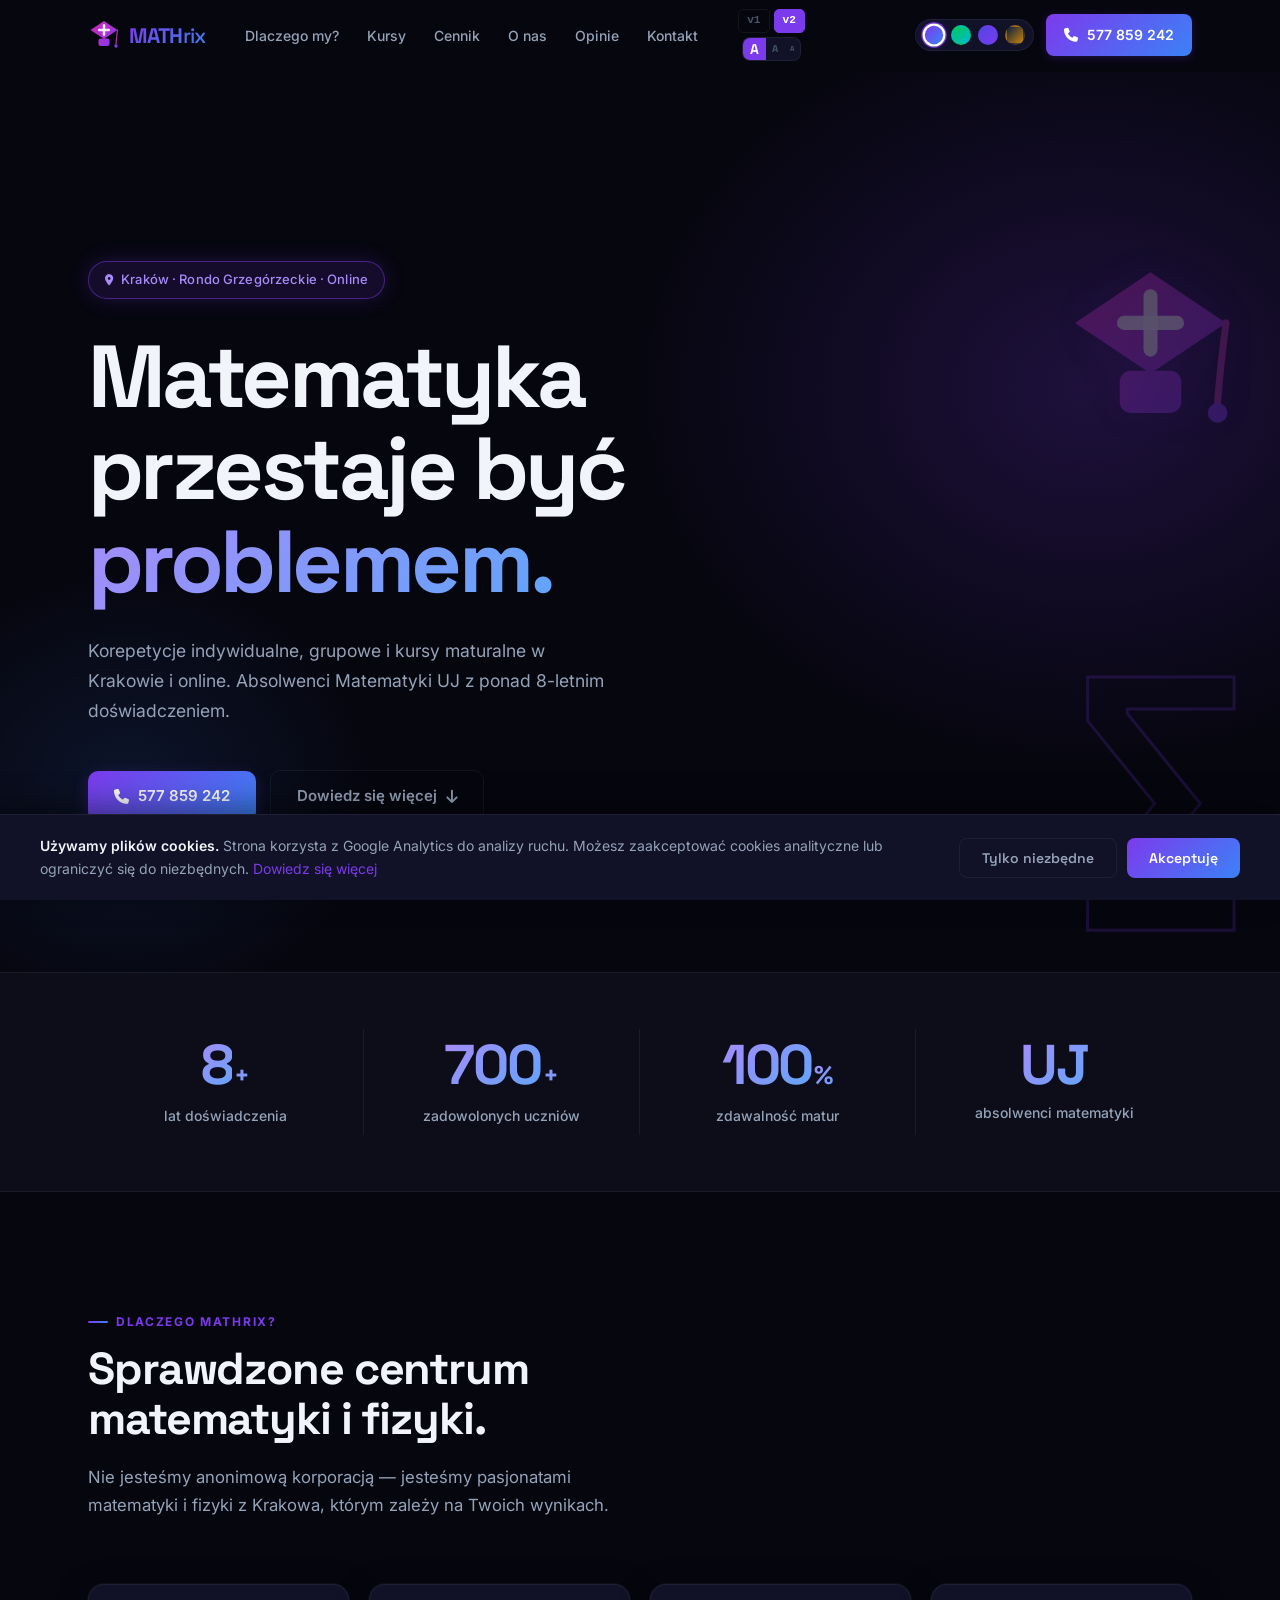
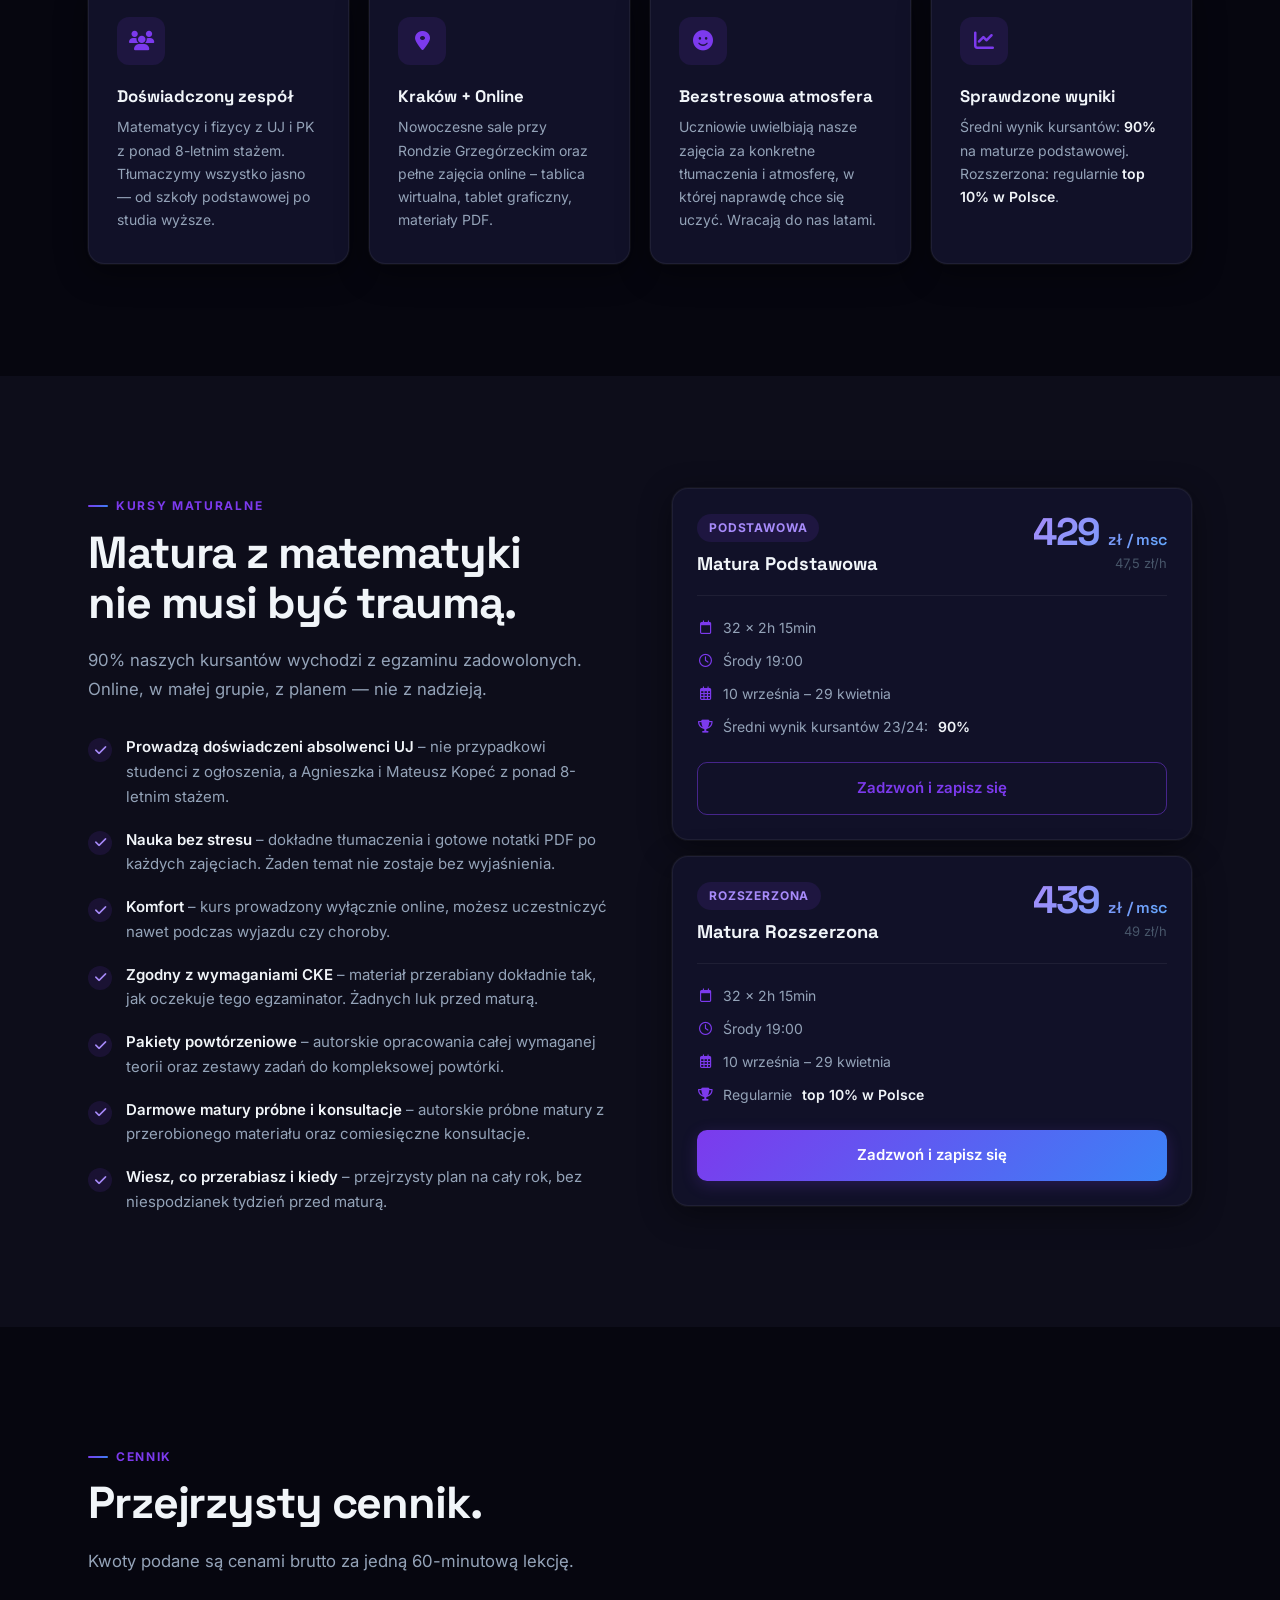
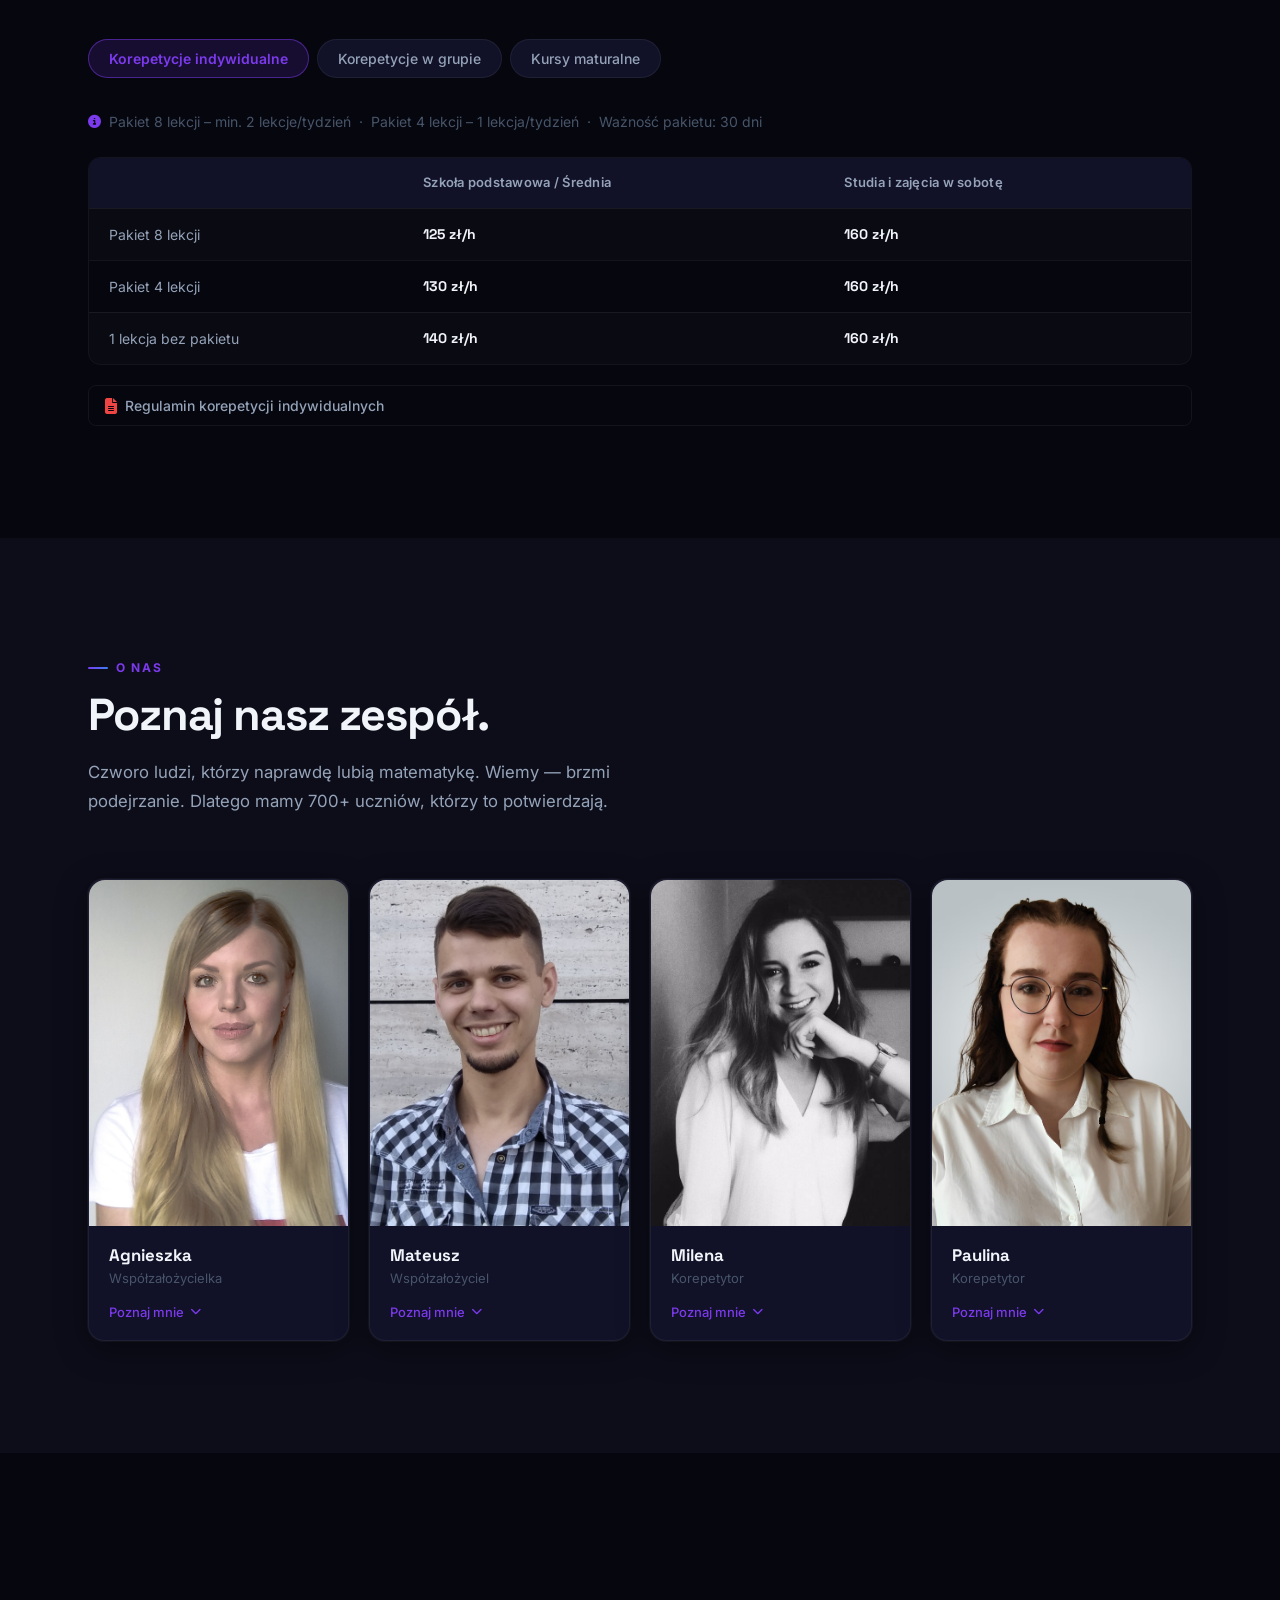
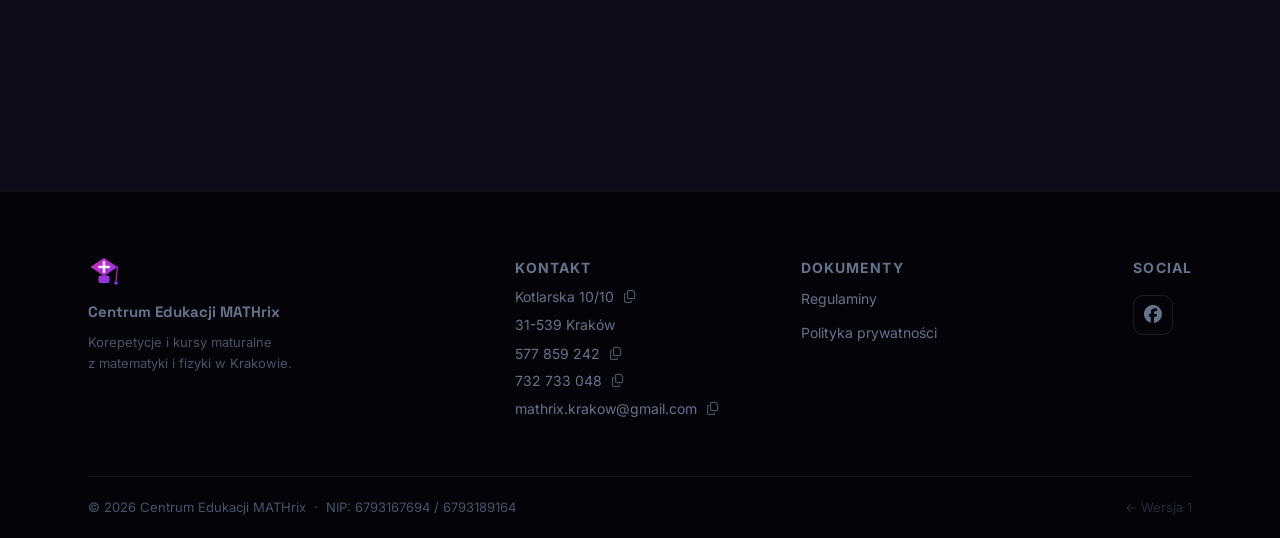
==== commit 5b72dab3: "Nav." ====
--- a/v2.html
+++ b/v2.html
@@ -53,15 +53,16 @@
         </ul>
       </nav>
 
-      <div class="dev-versions">
-        <a href="index.html" class="dev-versions__btn">v1</a>
-        <a href="v2.html"    class="dev-versions__btn active">v2</a>
-      </div>
-
-      <div class="density-switcher" id="density-switcher" aria-label="Rozmiar widoku">
-        <button class="density-btn active" data-density="normal"  title="Normalny">A</button>
-        <button class="density-btn"        data-density="compact" title="Kompaktowy">A</button>
-        <button class="density-btn"        data-density="dense"   title="Gęsty">A</button>
+      <div class="nav-meta">
+        <div class="dev-versions">
+          <a href="index.html" class="dev-versions__btn">v1</a>
+          <a href="v2.html"    class="dev-versions__btn active">v2</a>
+        </div>
+        <div class="density-switcher" id="density-switcher" aria-label="Rozmiar widoku">
+          <button class="density-btn active" data-density="normal"  title="Normalny">A</button>
+          <button class="density-btn"        data-density="compact" title="Kompaktowy">A</button>
+          <button class="density-btn"        data-density="dense"   title="Gęsty">A</button>
+        </div>
       </div>
 
       <div class="nav-right">
--- a/assets/css/v2.css
+++ b/assets/css/v2.css
@@ -493,6 +493,15 @@
 
 .nav-link:hover::after { width: 100%; }
 
+/* Nav meta — wersje + gęstość w jednej kolumnie */
+.nav-meta {
+  display: flex;
+  flex-direction: column;
+  align-items: center;
+  gap: 4px;
+  flex-shrink: 0;
+}
+
 /* DEV: version switcher */
 .dev-versions {
   display: flex;
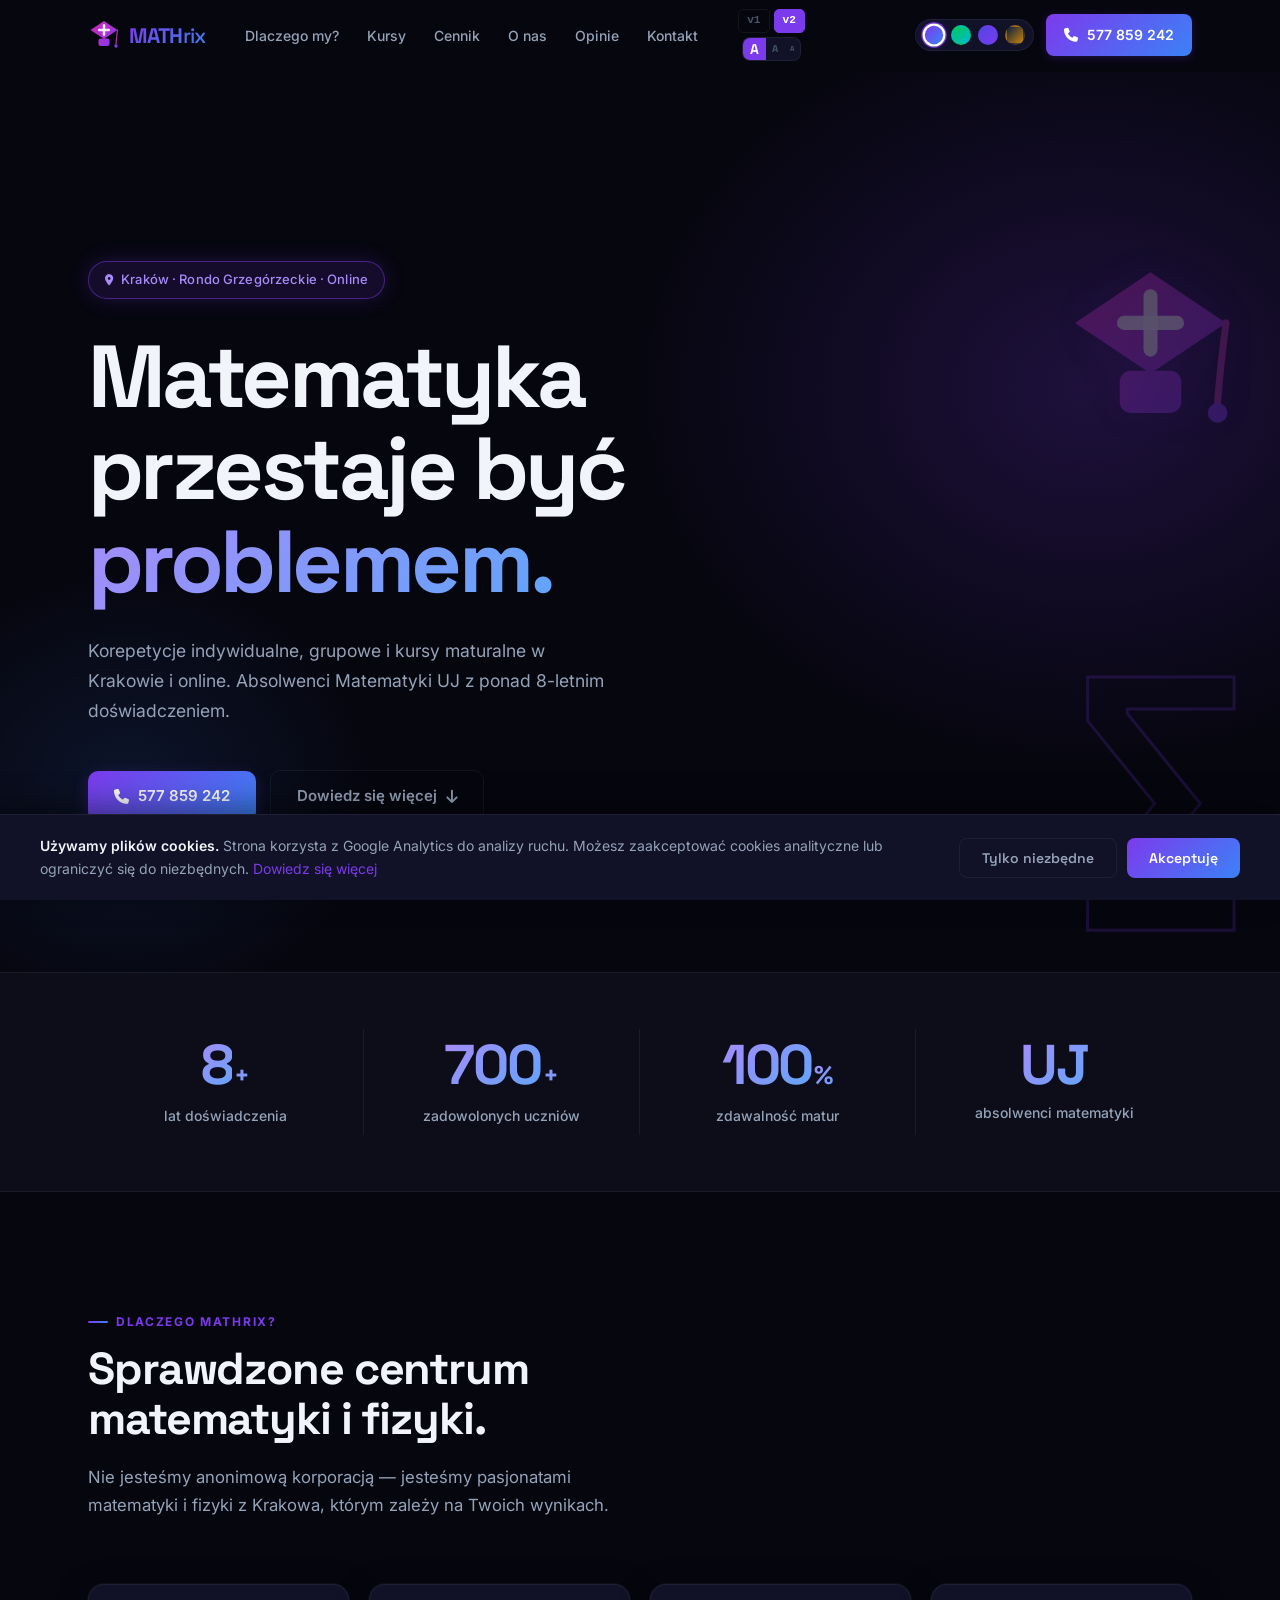
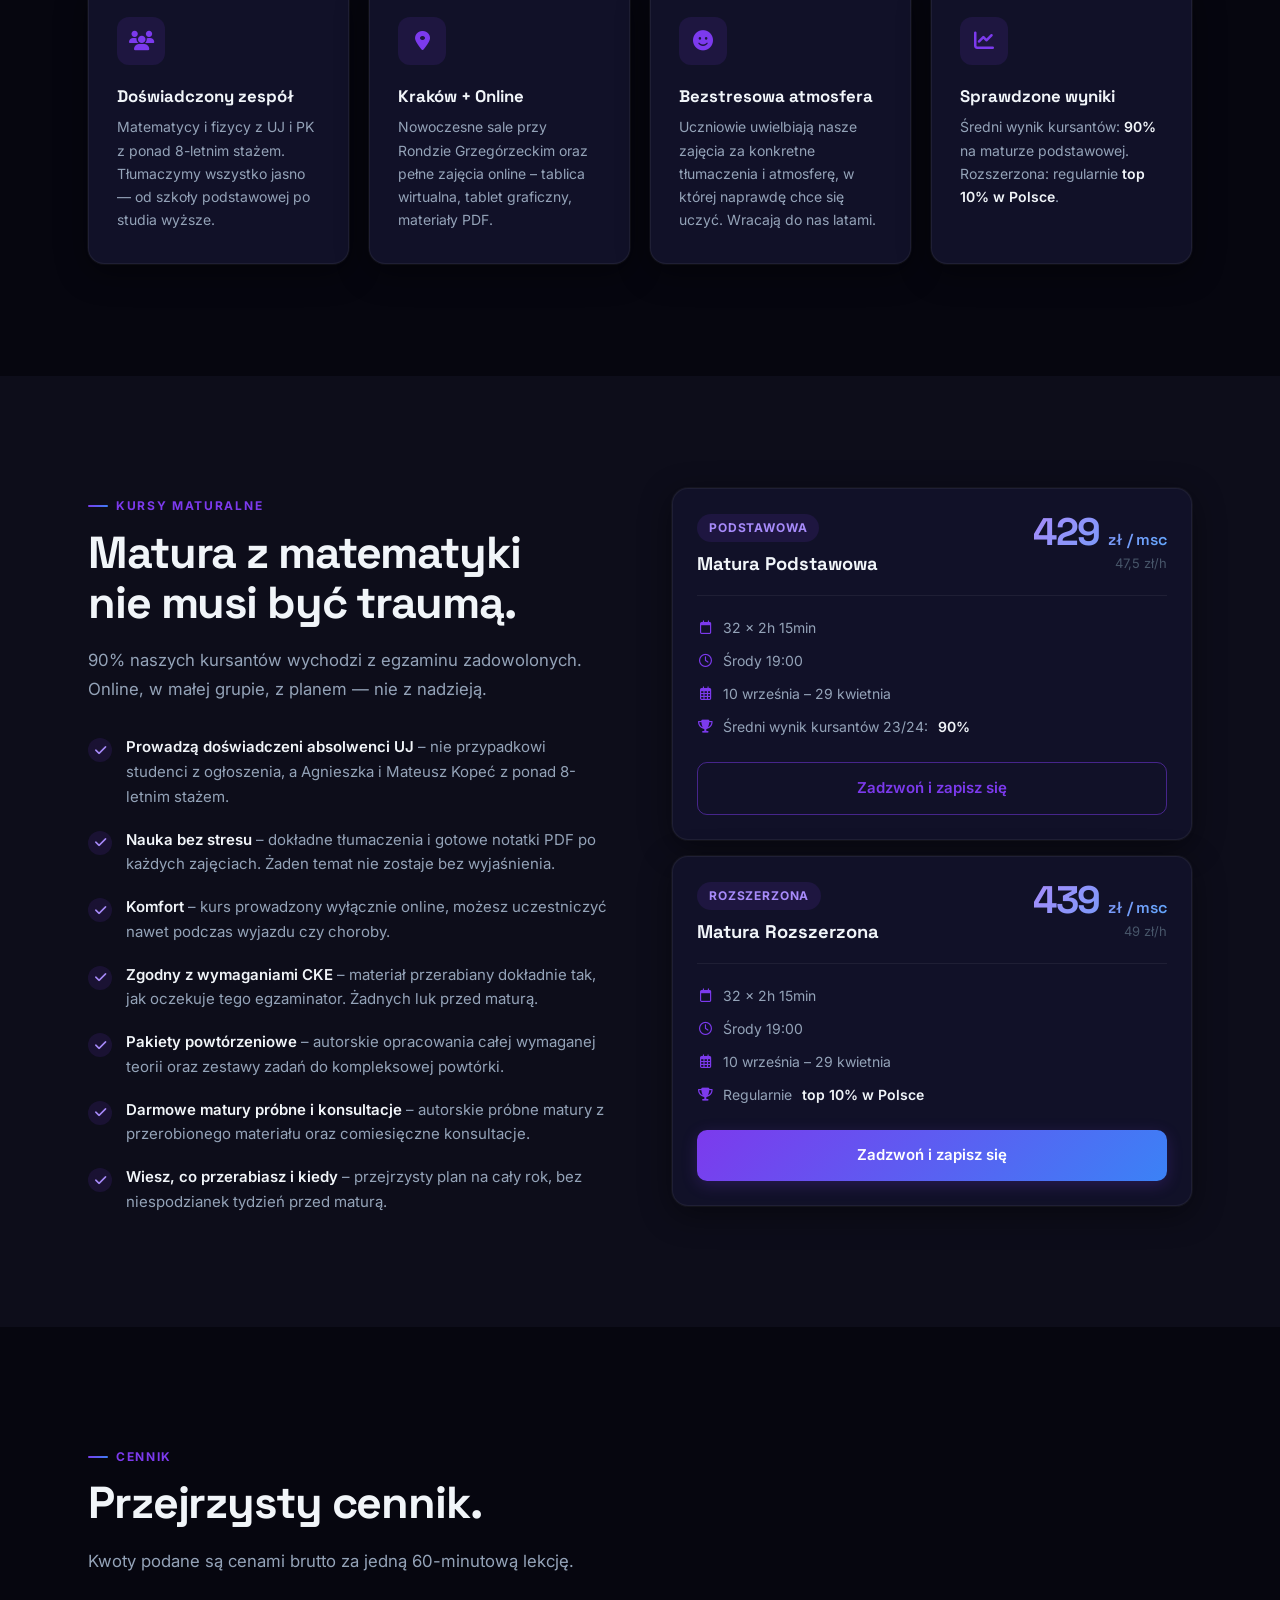
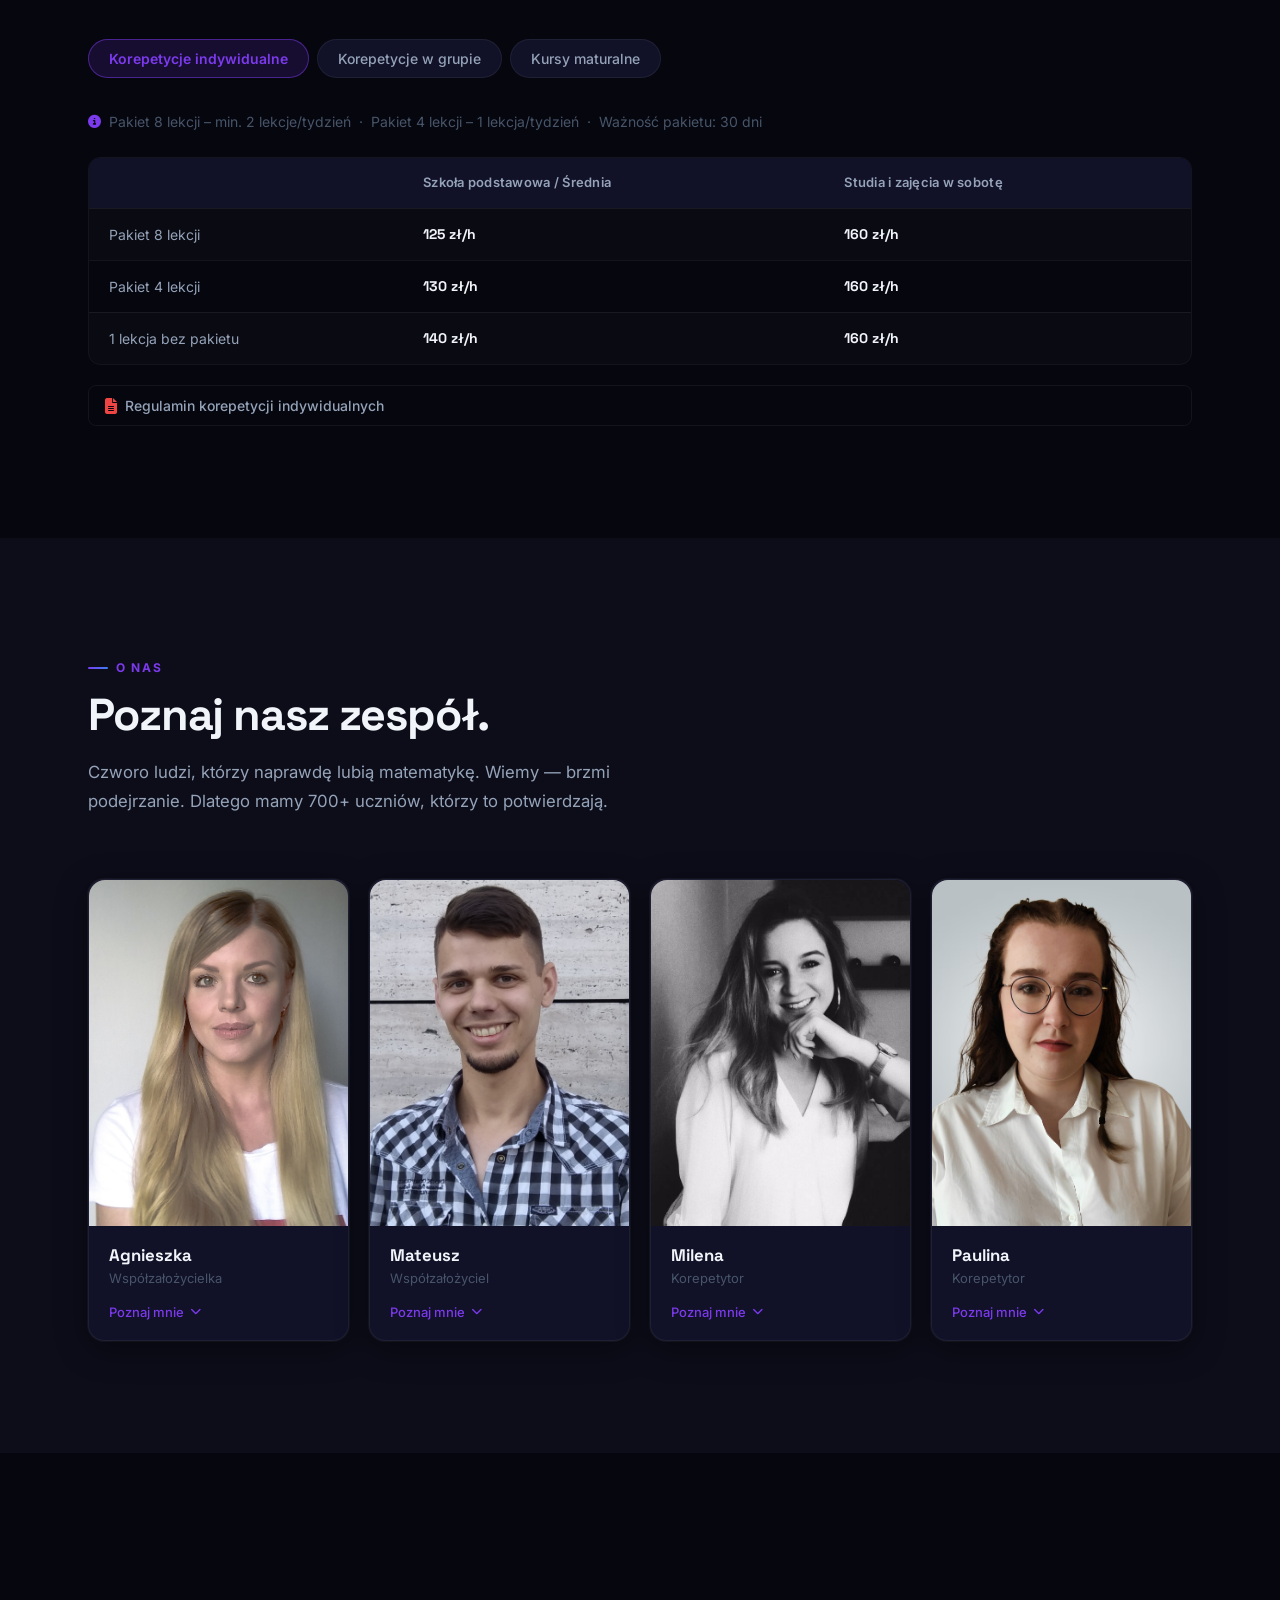
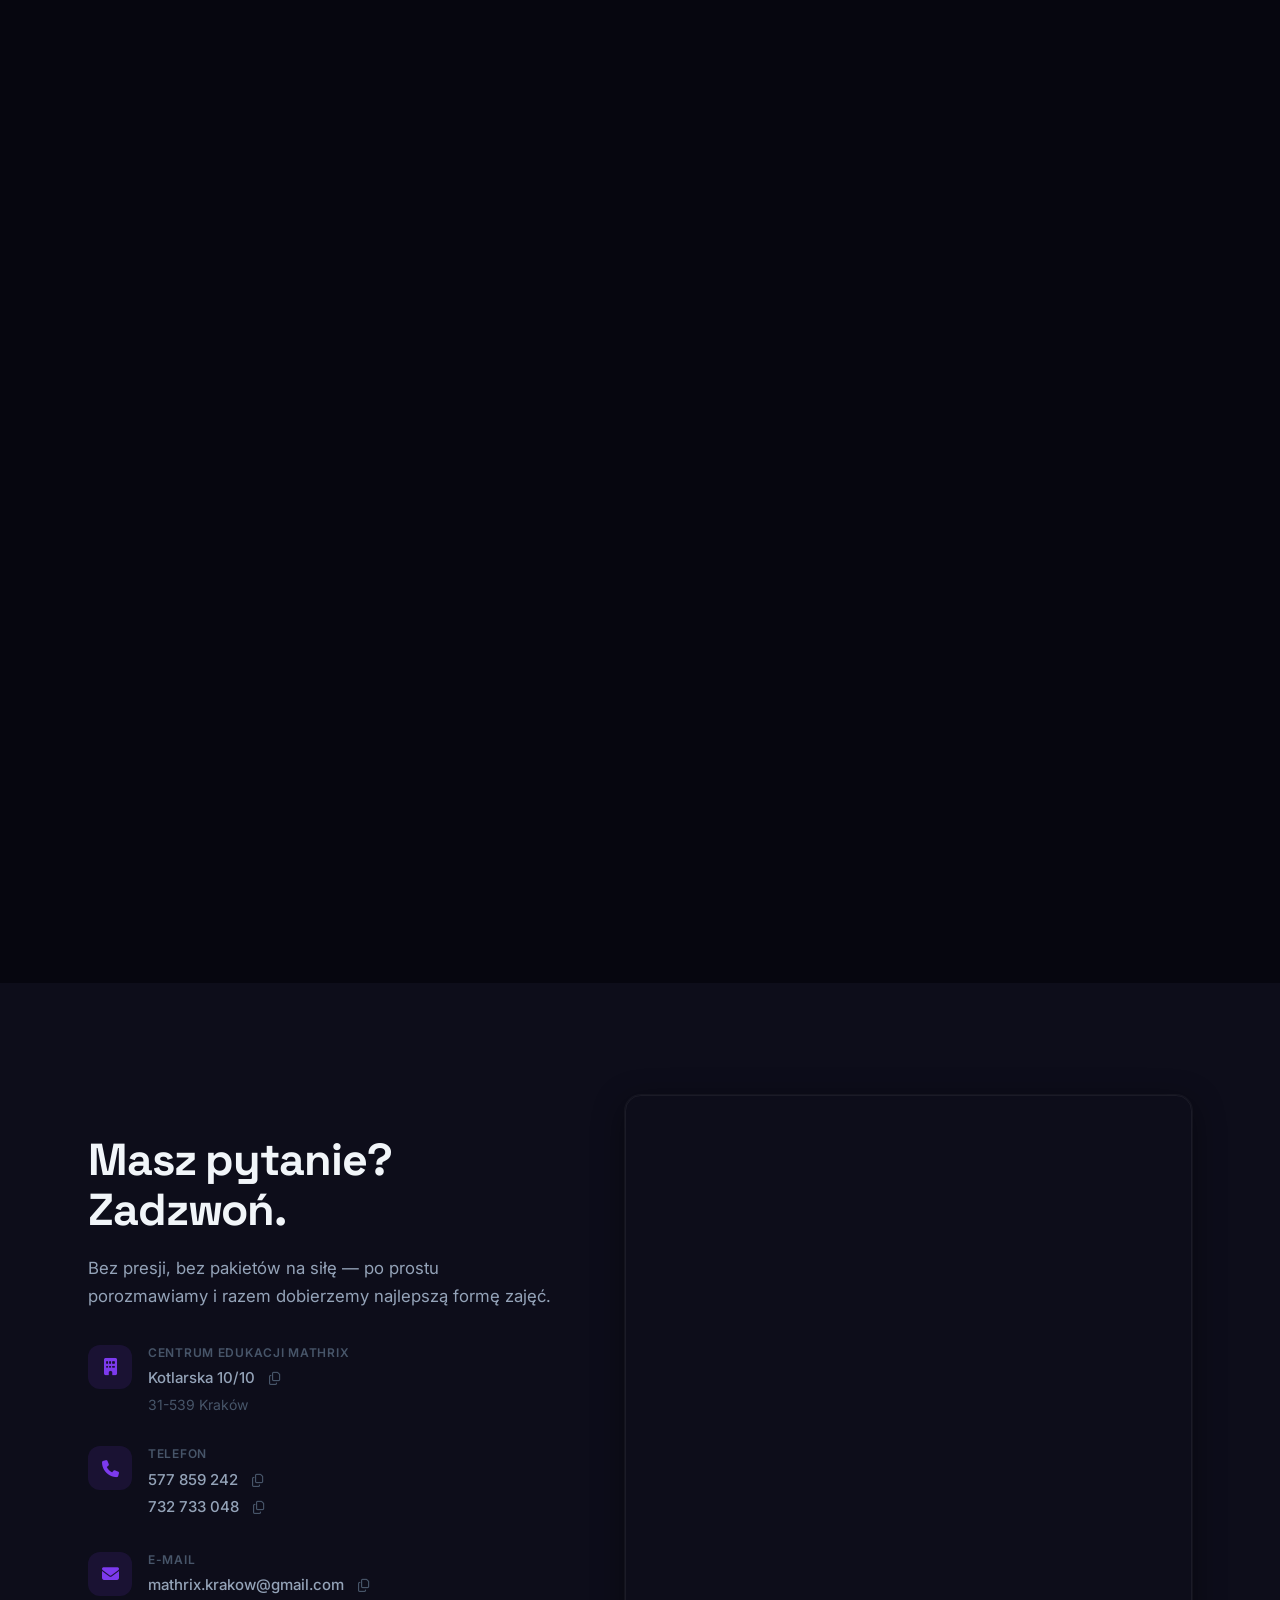
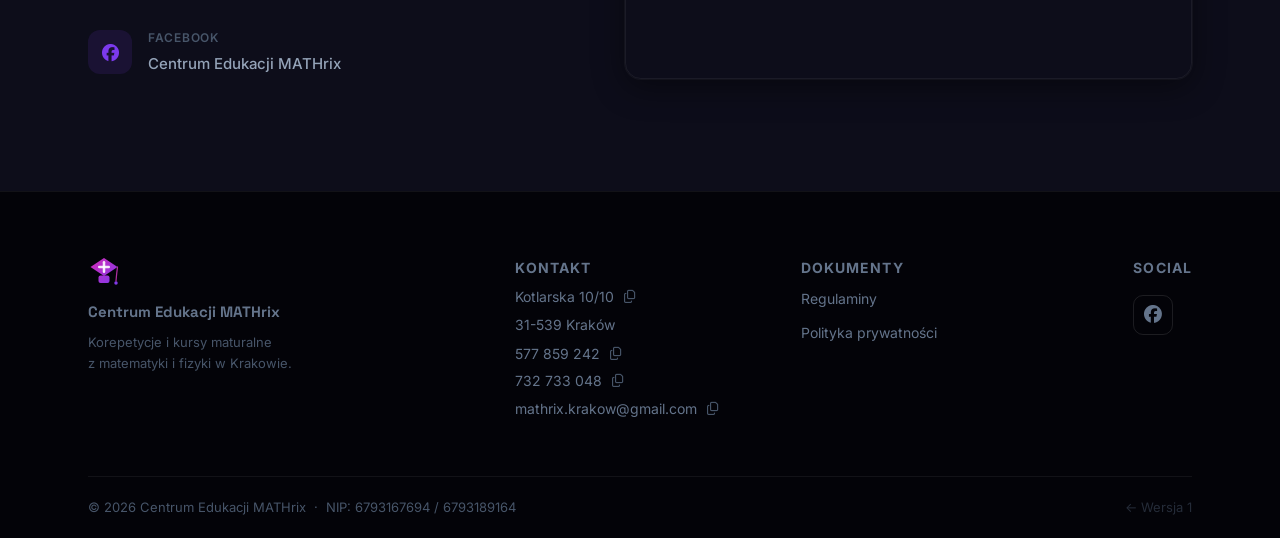
==== commit 6fc41c09: "Something." ====
--- a/v2.html
+++ b/v2.html
@@ -525,7 +525,7 @@
         <header class="section-header">
           <p class="section-tag reveal">Opinie</p>
           <h2 class="section-title reveal">Co mówią uczniowie?</h2>
-          <p class="section-lead reveal">Wszystkie ocenione 5/5 gwiazdek. Sprawdź, co mówią o nas rodzice i uczniowie.</p>
+          <p class="section-lead reveal">Wszystkie ocenione 5/5 gwiazdek. Sprawdź, co mówią o nas rodzice i uczniowie na <a href="https://g.page/r/Cc1fYhVZuMqaEAE" target="_blank" rel="noopener" class="accent-link">Google Maps</a> i <a href="https://www.facebook.com/Centrum.Edukacji.MATHrix/reviews" target="_blank" rel="noopener" class="accent-link">Facebooku</a>.</p>
         </header>
 
         <div class="reviews-grid" id="reviews-grid">
--- a/assets/css/v2.css
+++ b/assets/css/v2.css
@@ -335,6 +335,13 @@
   line-height: 1.7;
 }
 
+.accent-link {
+  color: var(--accent);
+  text-decoration: none;
+  transition: opacity 0.2s;
+}
+.accent-link:hover { opacity: 0.75; text-decoration: underline; }
+
 .text-gradient {
   background: var(--grad-text);
   -webkit-background-clip: text;
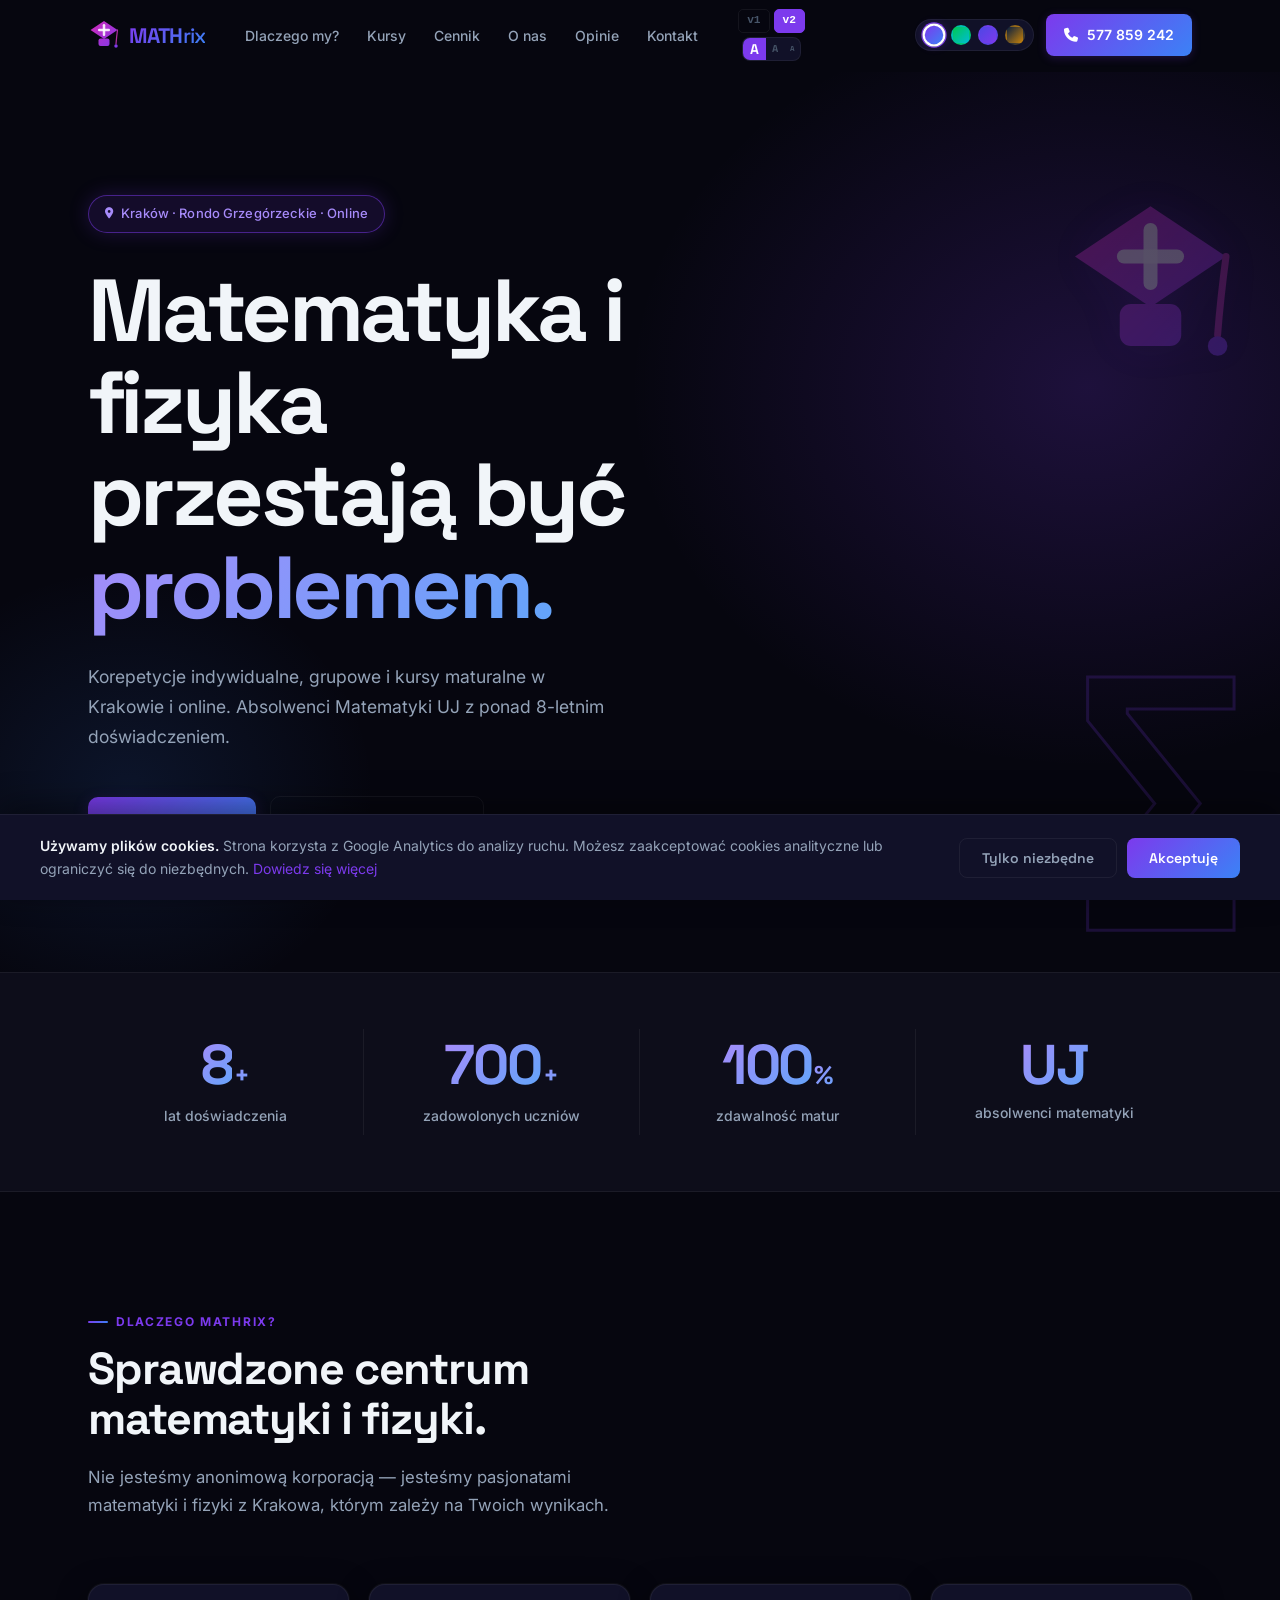
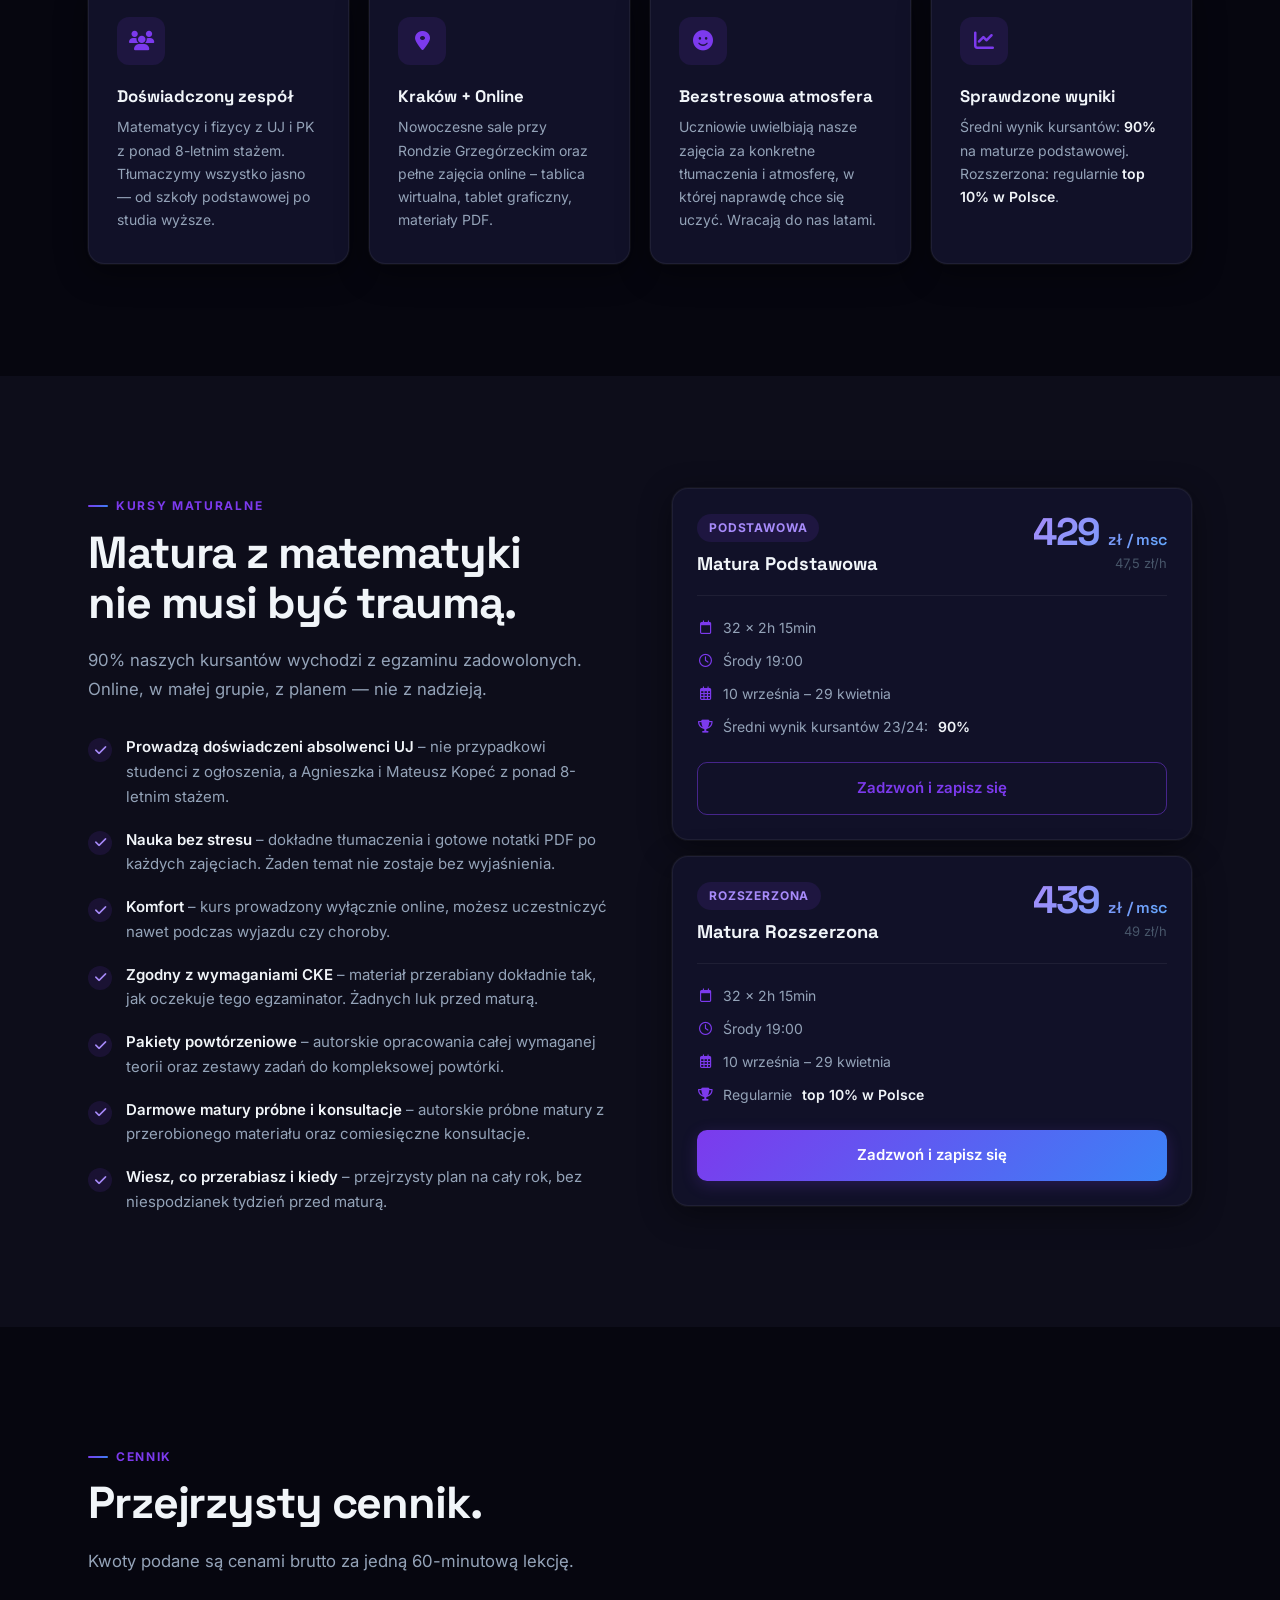
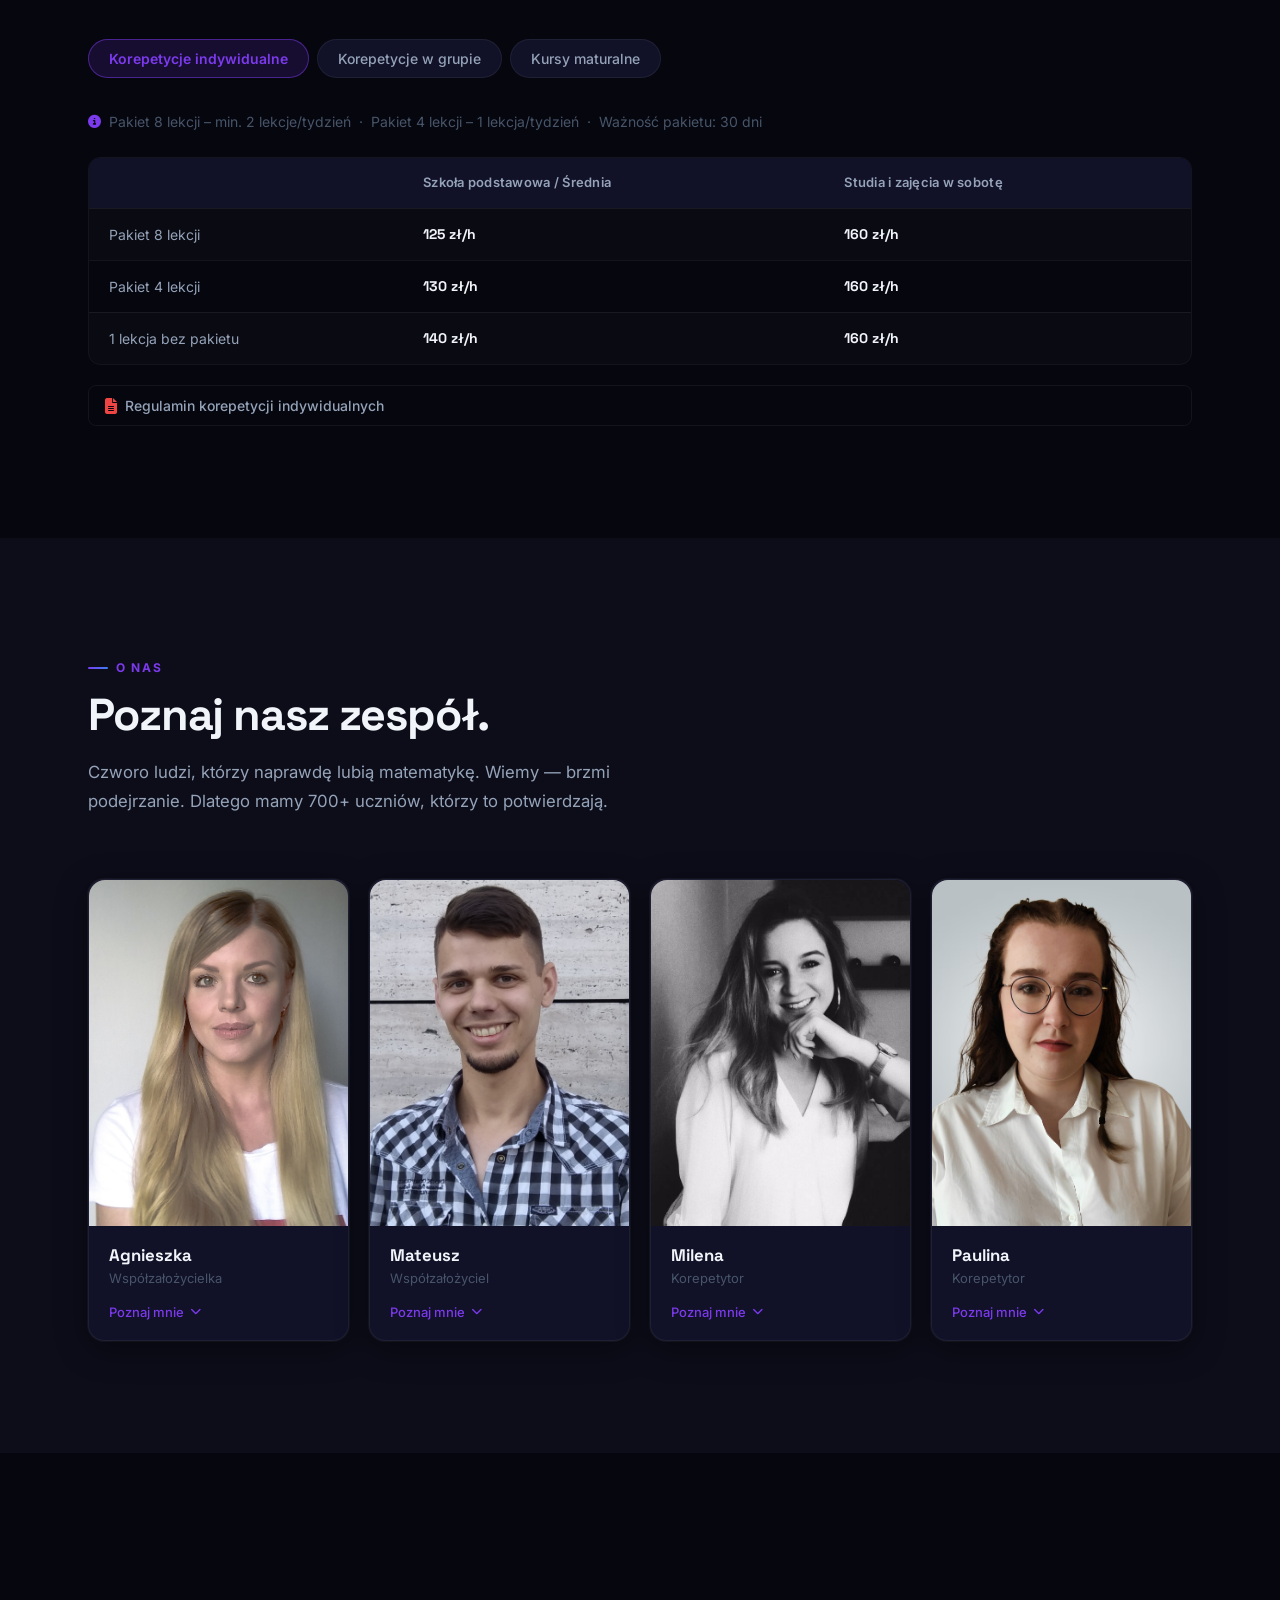
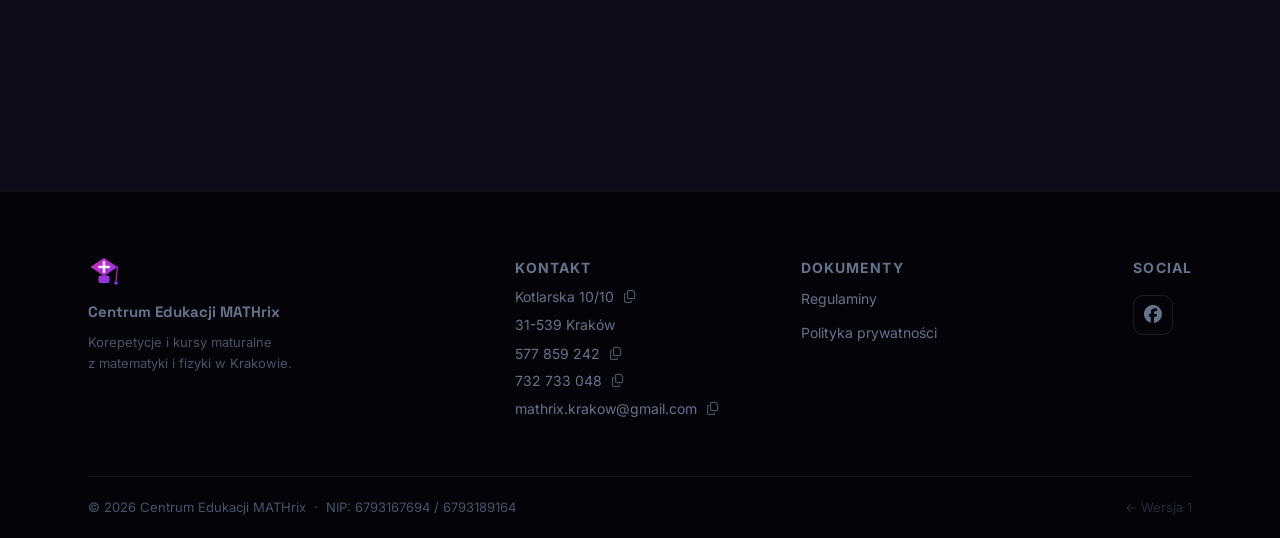
==== commit cbebed8d: "Fizyka." ====
--- a/v2.html
+++ b/v2.html
@@ -110,8 +110,8 @@
           </div>
 
           <h1 class="hero-title reveal">
-            Matematyka<br>
-            przestaje być<br>
+            Matematyka i fizyka<br>
+            przestają być<br>
             <span class="text-gradient">problemem.</span>
           </h1>
 
--- a/assets/css/v2.css
+++ b/assets/css/v2.css
@@ -660,7 +660,7 @@
   min-height: 100svh;
   display: flex;
   align-items: center;
-  padding: 120px 0 80px;
+  padding: 80px 0 80px;
   position: relative;
   overflow: hidden;
 }
@@ -1888,7 +1888,7 @@
 /* Dodatkowa redukcja odstępów — żeby więcej się mieściło na ekranie */
 [data-density="compact"] .section        { padding: 84px 0; }
 [data-density="compact"] .section-header { margin-bottom: 48px; }
-[data-density="compact"] .hero           { padding: 100px 0 64px; }
+[data-density="compact"] .hero           { padding: 72px 0 64px; }
 [data-density="compact"] .stats-strip    { padding: 44px 0; }
 
 [data-density="dense"] {
@@ -1896,5 +1896,5 @@
 }
 [data-density="dense"] .section          { padding: 60px 0; }
 [data-density="dense"] .section-header   { margin-bottom: 32px; }
-[data-density="dense"] .hero             { padding: 72px 0 48px; min-height: unset; }
+[data-density="dense"] .hero             { padding: 56px 0 48px; min-height: unset; }
 [data-density="dense"] .stats-strip      { padding: 30px 0; }
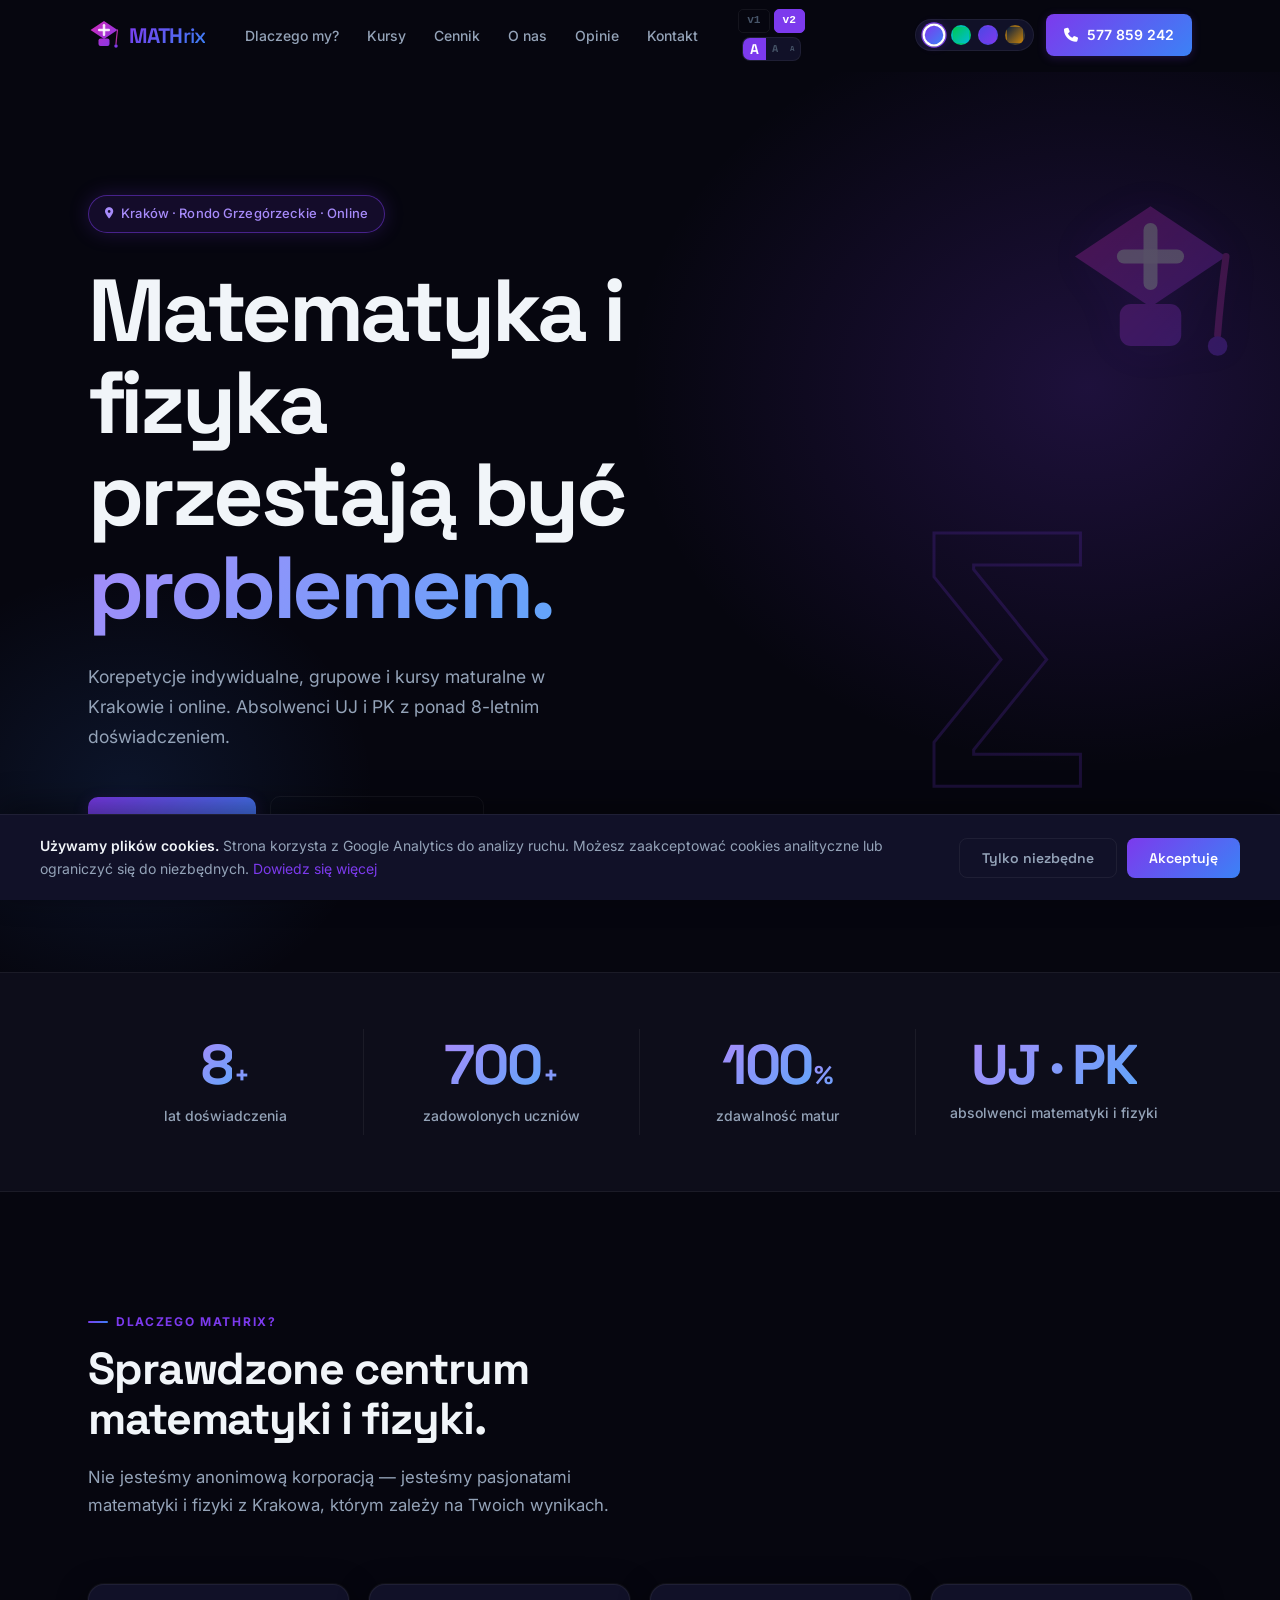
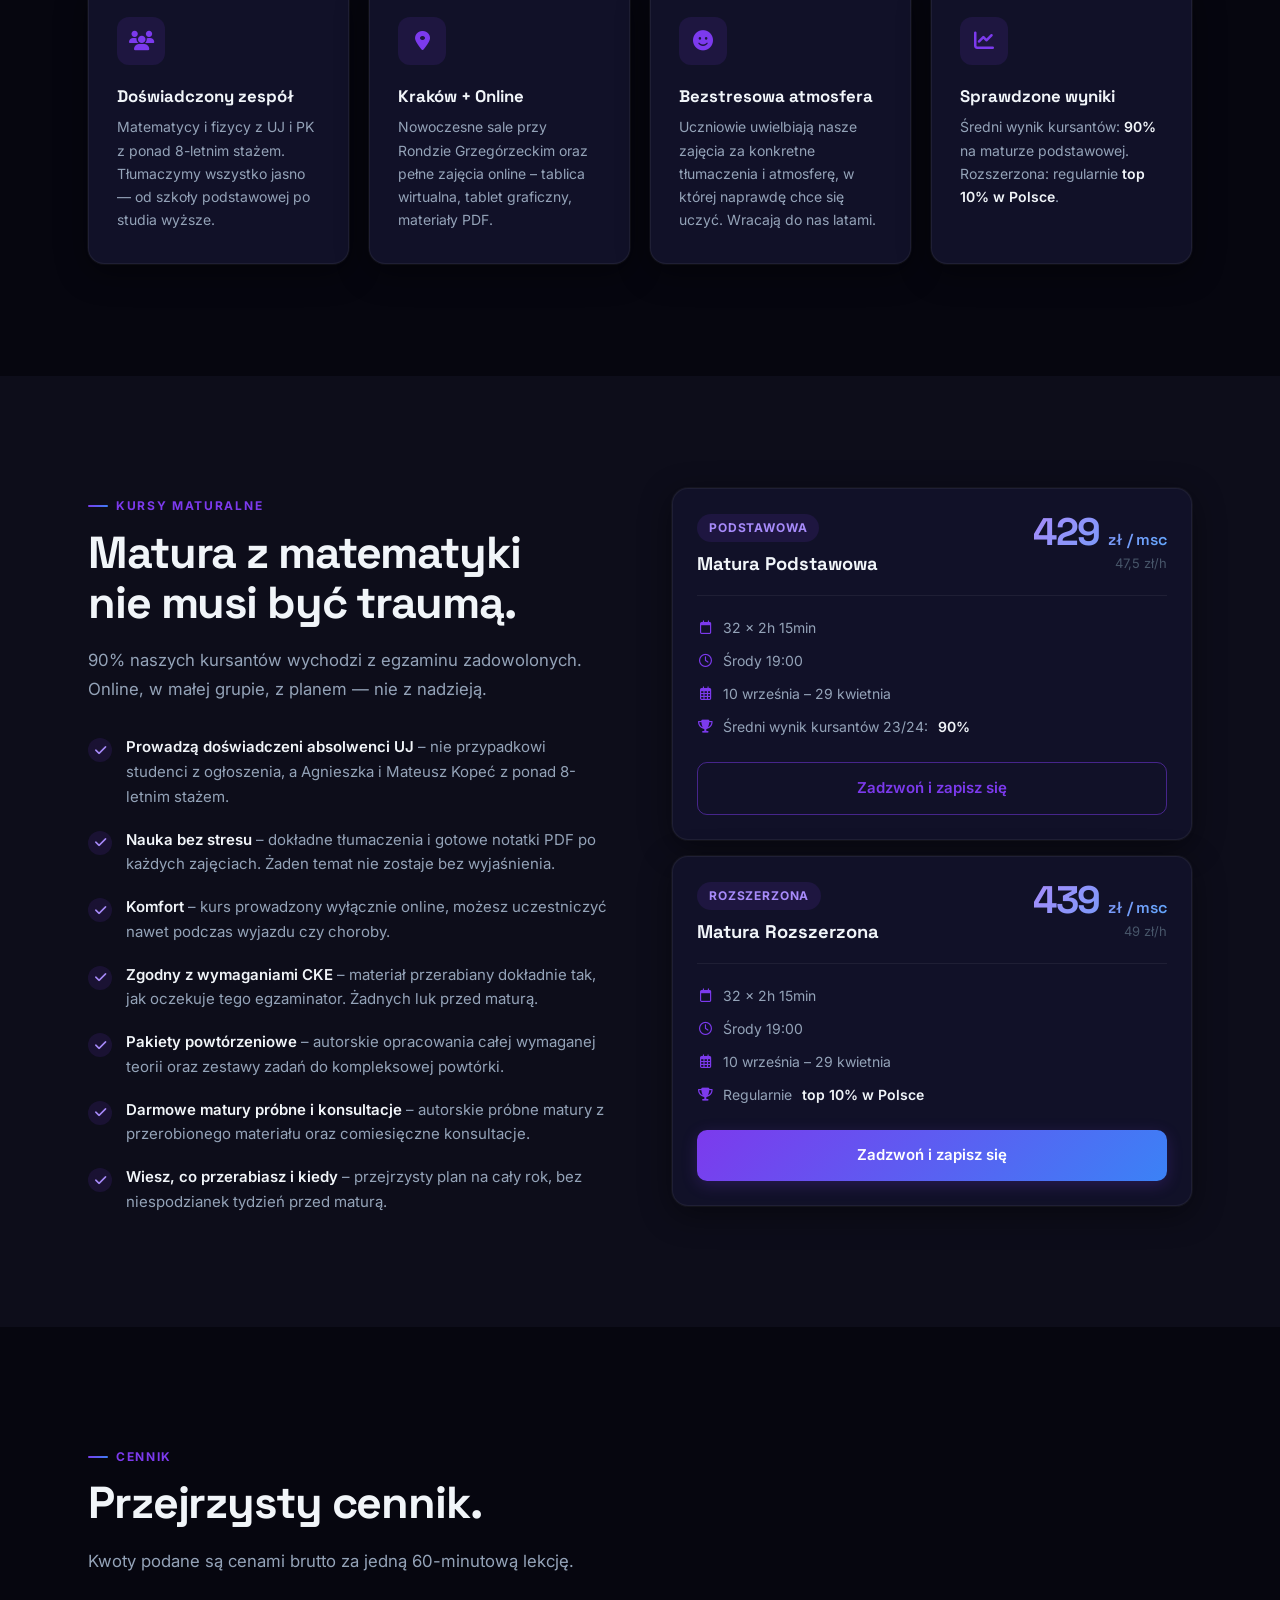
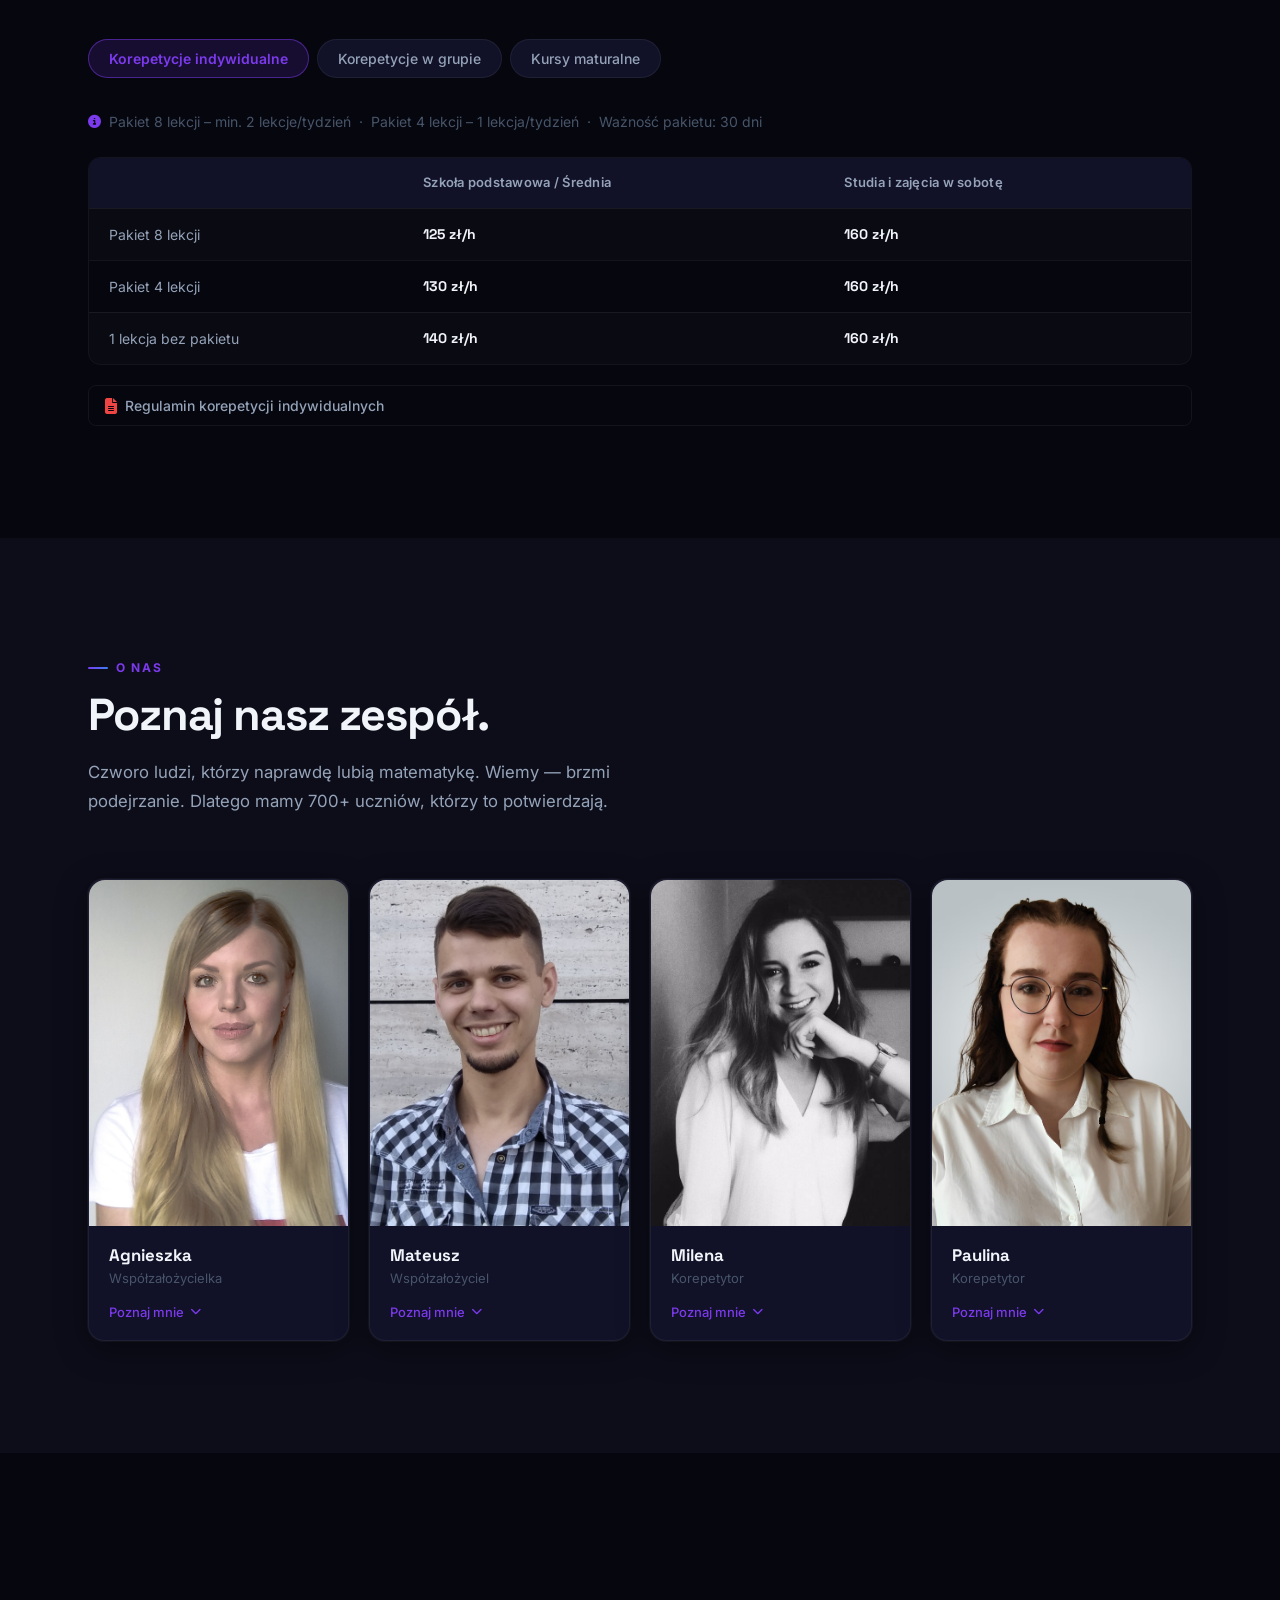
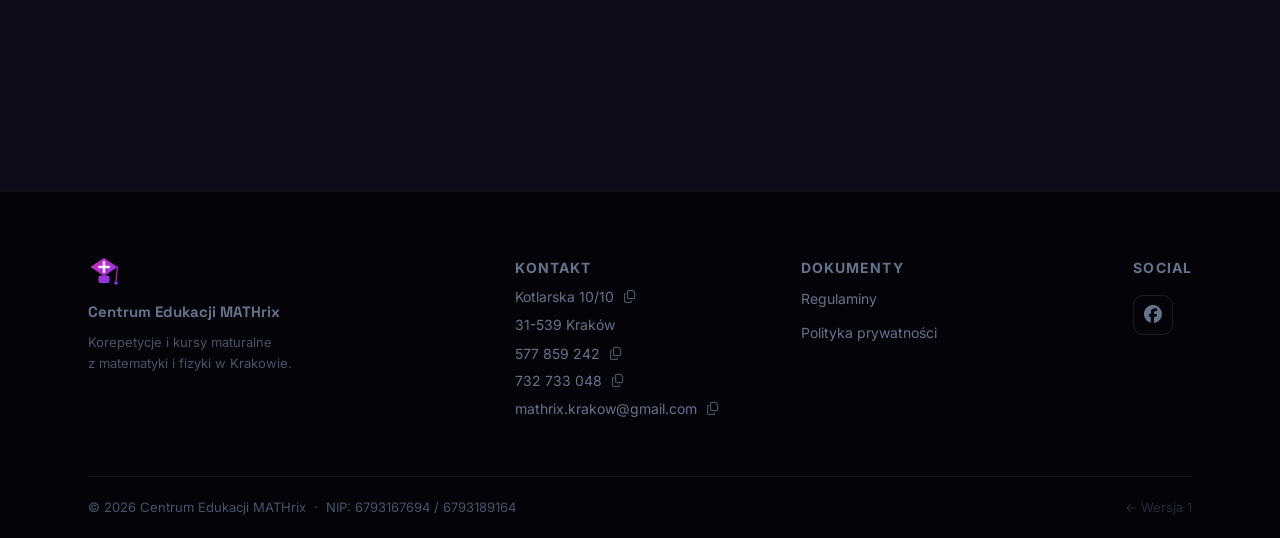
==== commit 604e8176: "PK." ====
--- a/v2.html
+++ b/v2.html
@@ -117,7 +117,7 @@
 
           <p class="hero-sub reveal">
             Korepetycje indywidualne, grupowe i kursy maturalne
-            w Krakowie i online. Absolwenci Matematyki UJ
+            w Krakowie i online. Absolwenci UJ i PK
             z ponad 8-letnim doświadczeniem.
           </p>
 
@@ -127,7 +127,7 @@
               <span class="hide-mobile">577 859 242</span>
               <span class="show-mobile">Zadzwoń teraz</span>
             </a>
-            <a href="#dlaczego" class="btn btn-ghost">
+            <a href="#stats" class="btn btn-ghost">
               Dowiedz się więcej <i class="fa-solid fa-arrow-down"></i>
             </a>
           </div>
@@ -164,9 +164,9 @@
         </div>
         <div class="stat">
           <div class="stat-number">
-            <span class="stat-text">UJ</span>
-          </div>
-          <span class="stat-label">absolwenci matematyki</span>
+            <span class="stat-text">UJ · PK</span>
+          </div>
+          <span class="stat-label">absolwenci matematyki i fizyki</span>
         </div>
       </div>
     </section>
--- a/assets/css/v2.css
+++ b/assets/css/v2.css
@@ -198,8 +198,8 @@
 .hero::after {
   content: '∑';
   position: absolute;
-  right: 4%;
-  bottom: 6%;
+  right: 16%;
+  bottom: 22%;
   font-family: 'Space Grotesk', sans-serif;
   font-size: clamp(12rem, 22vw, 28rem);
   font-weight: 800;
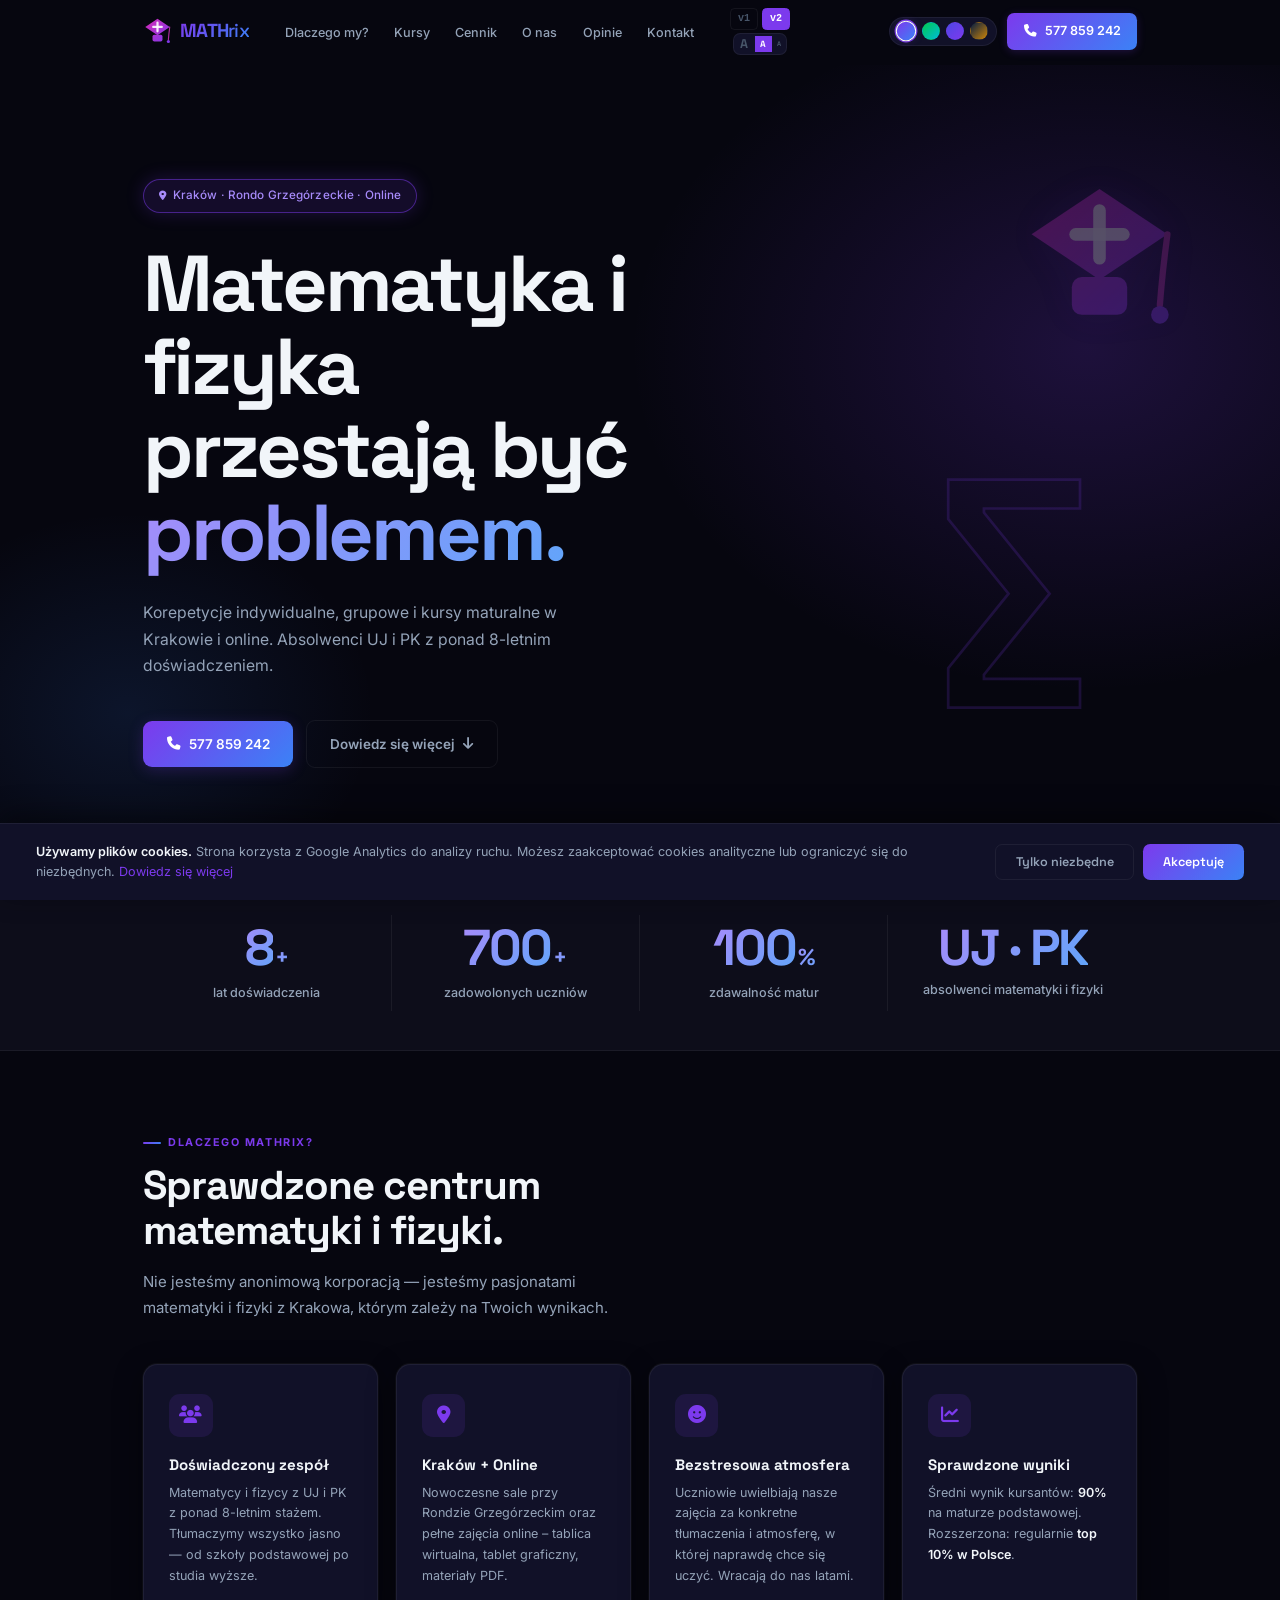
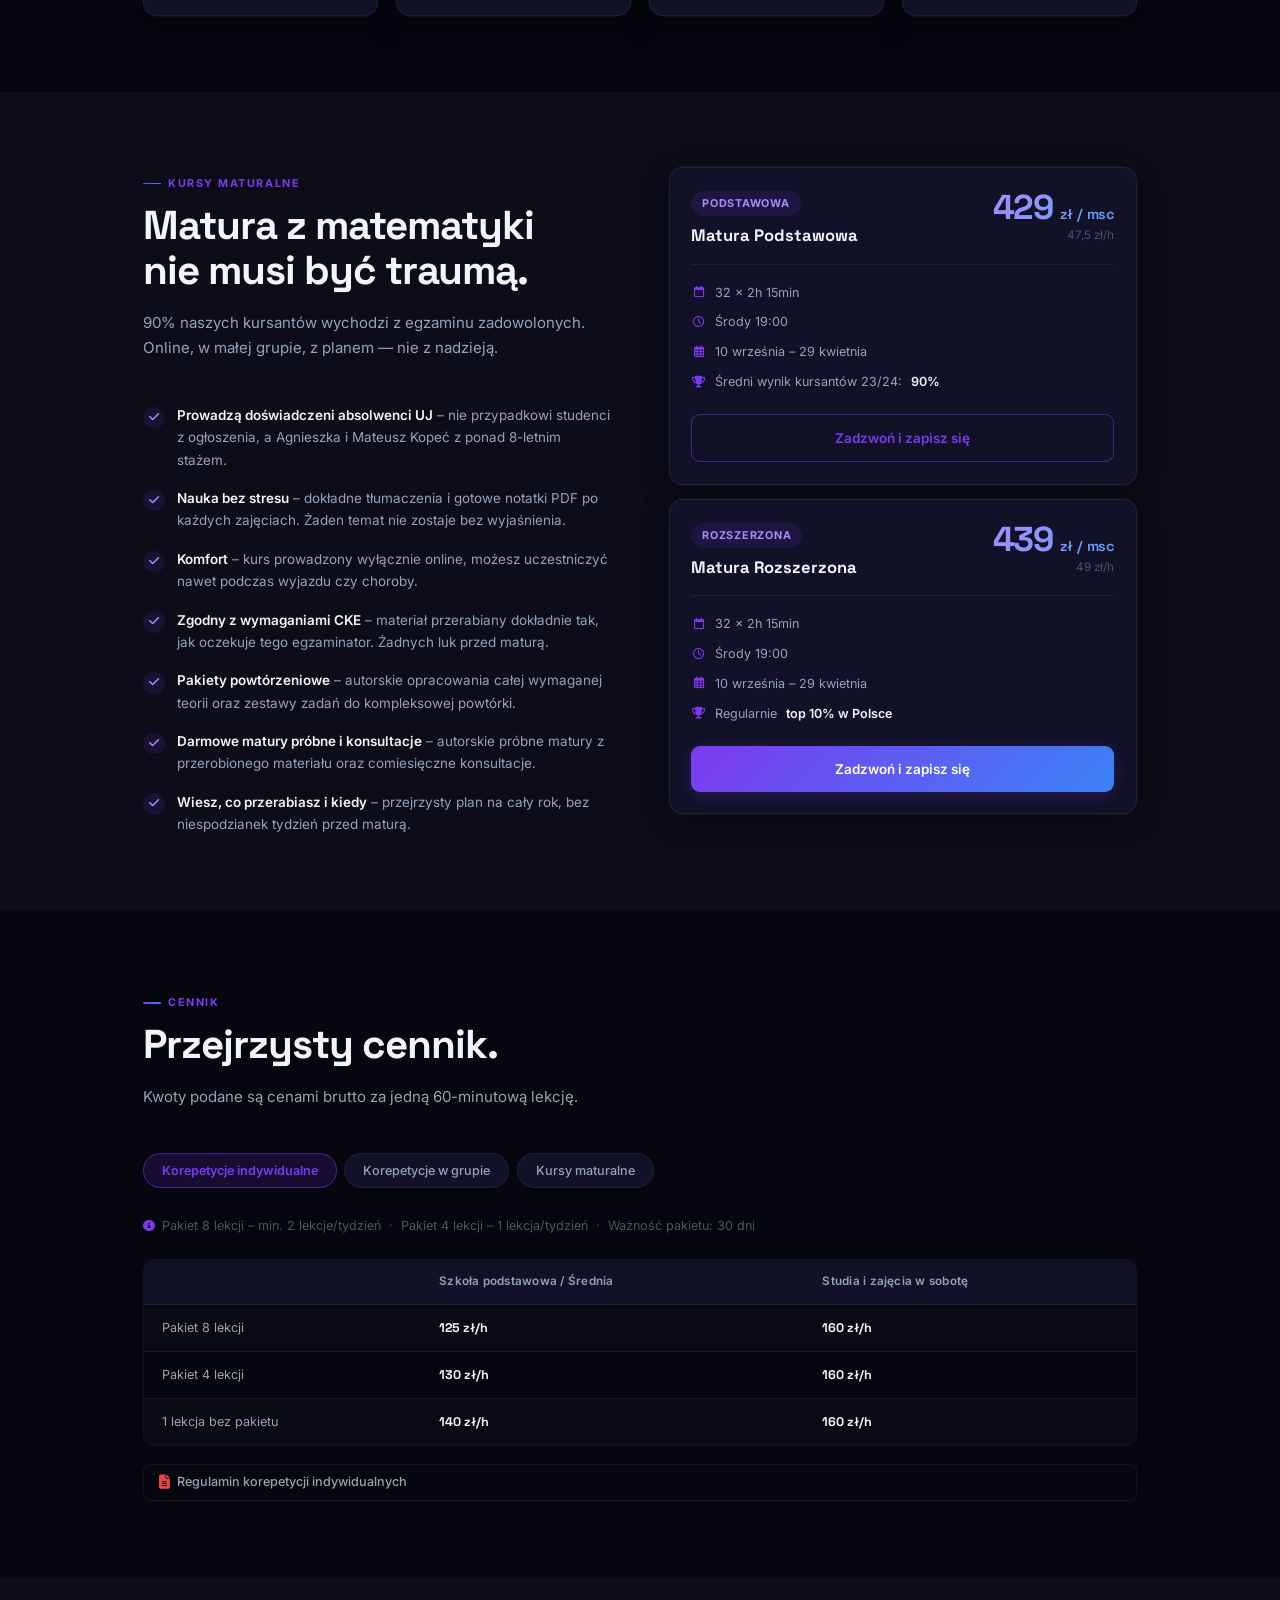
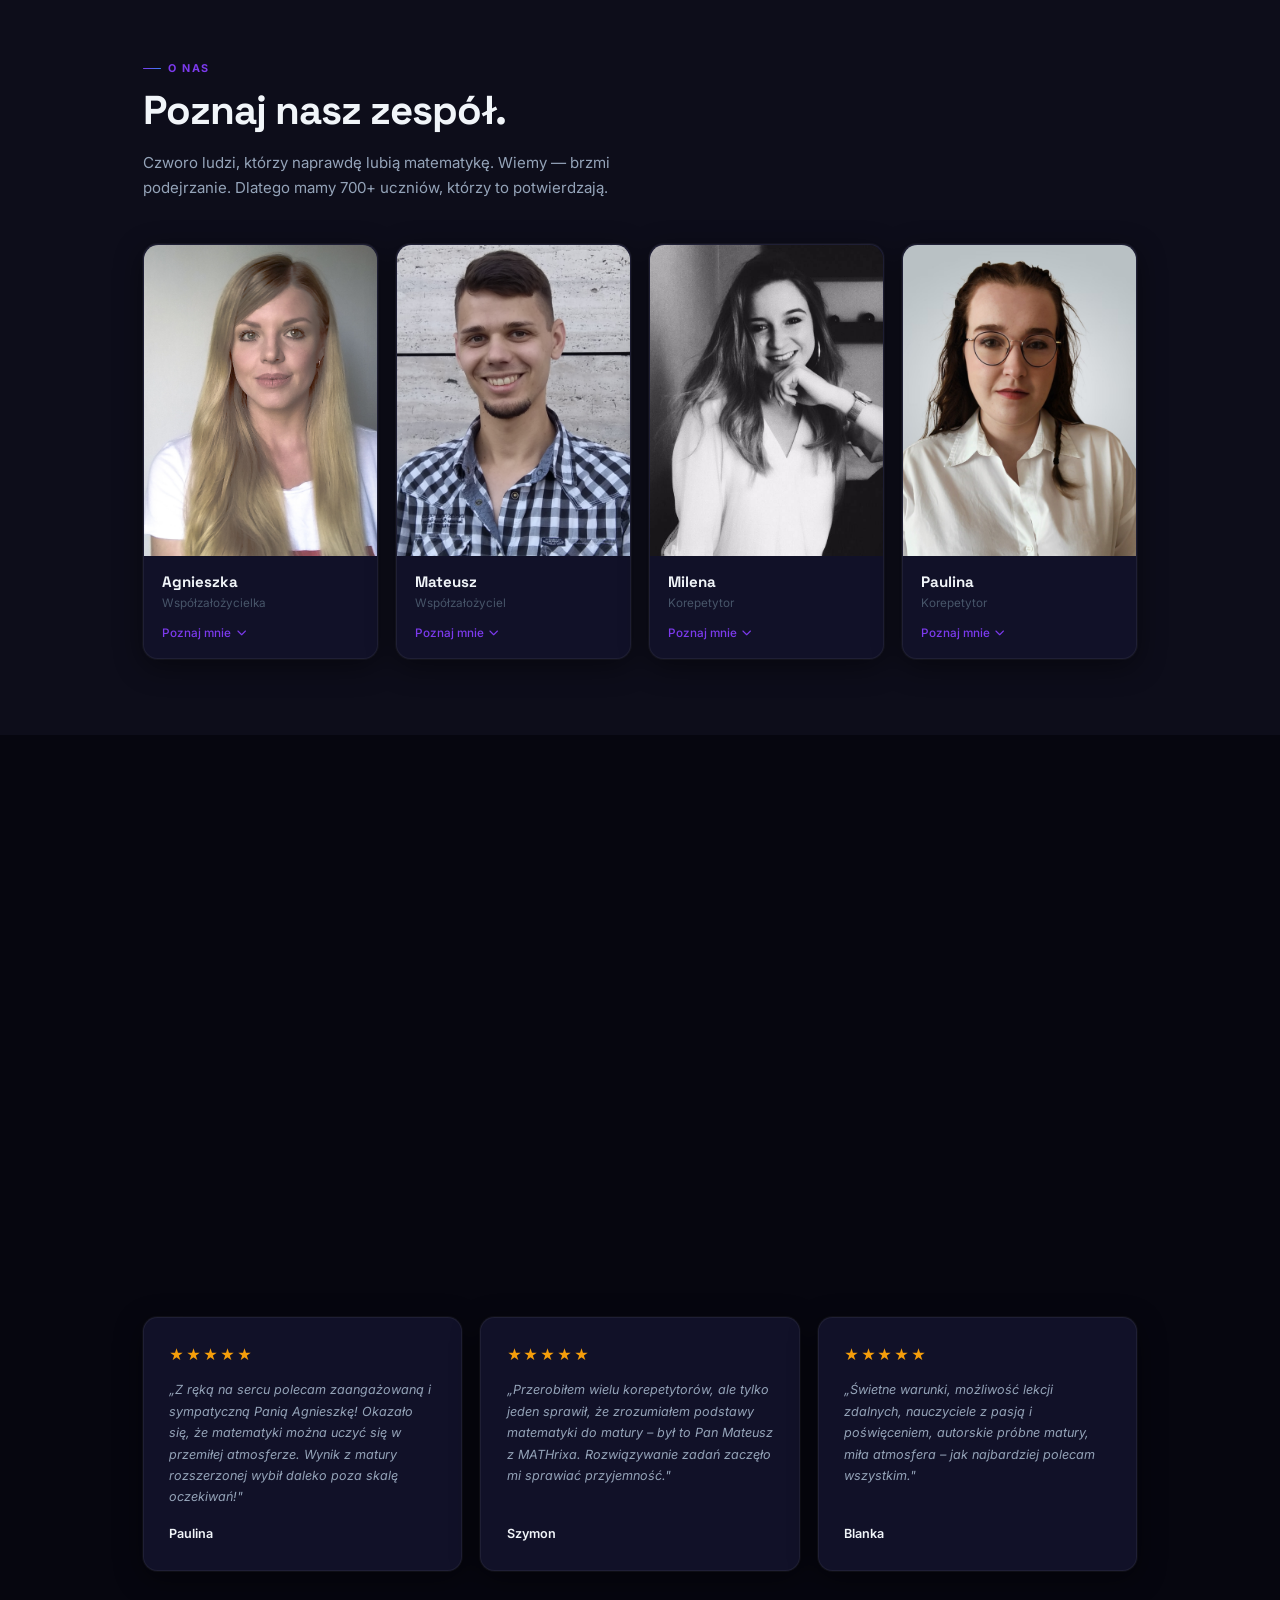
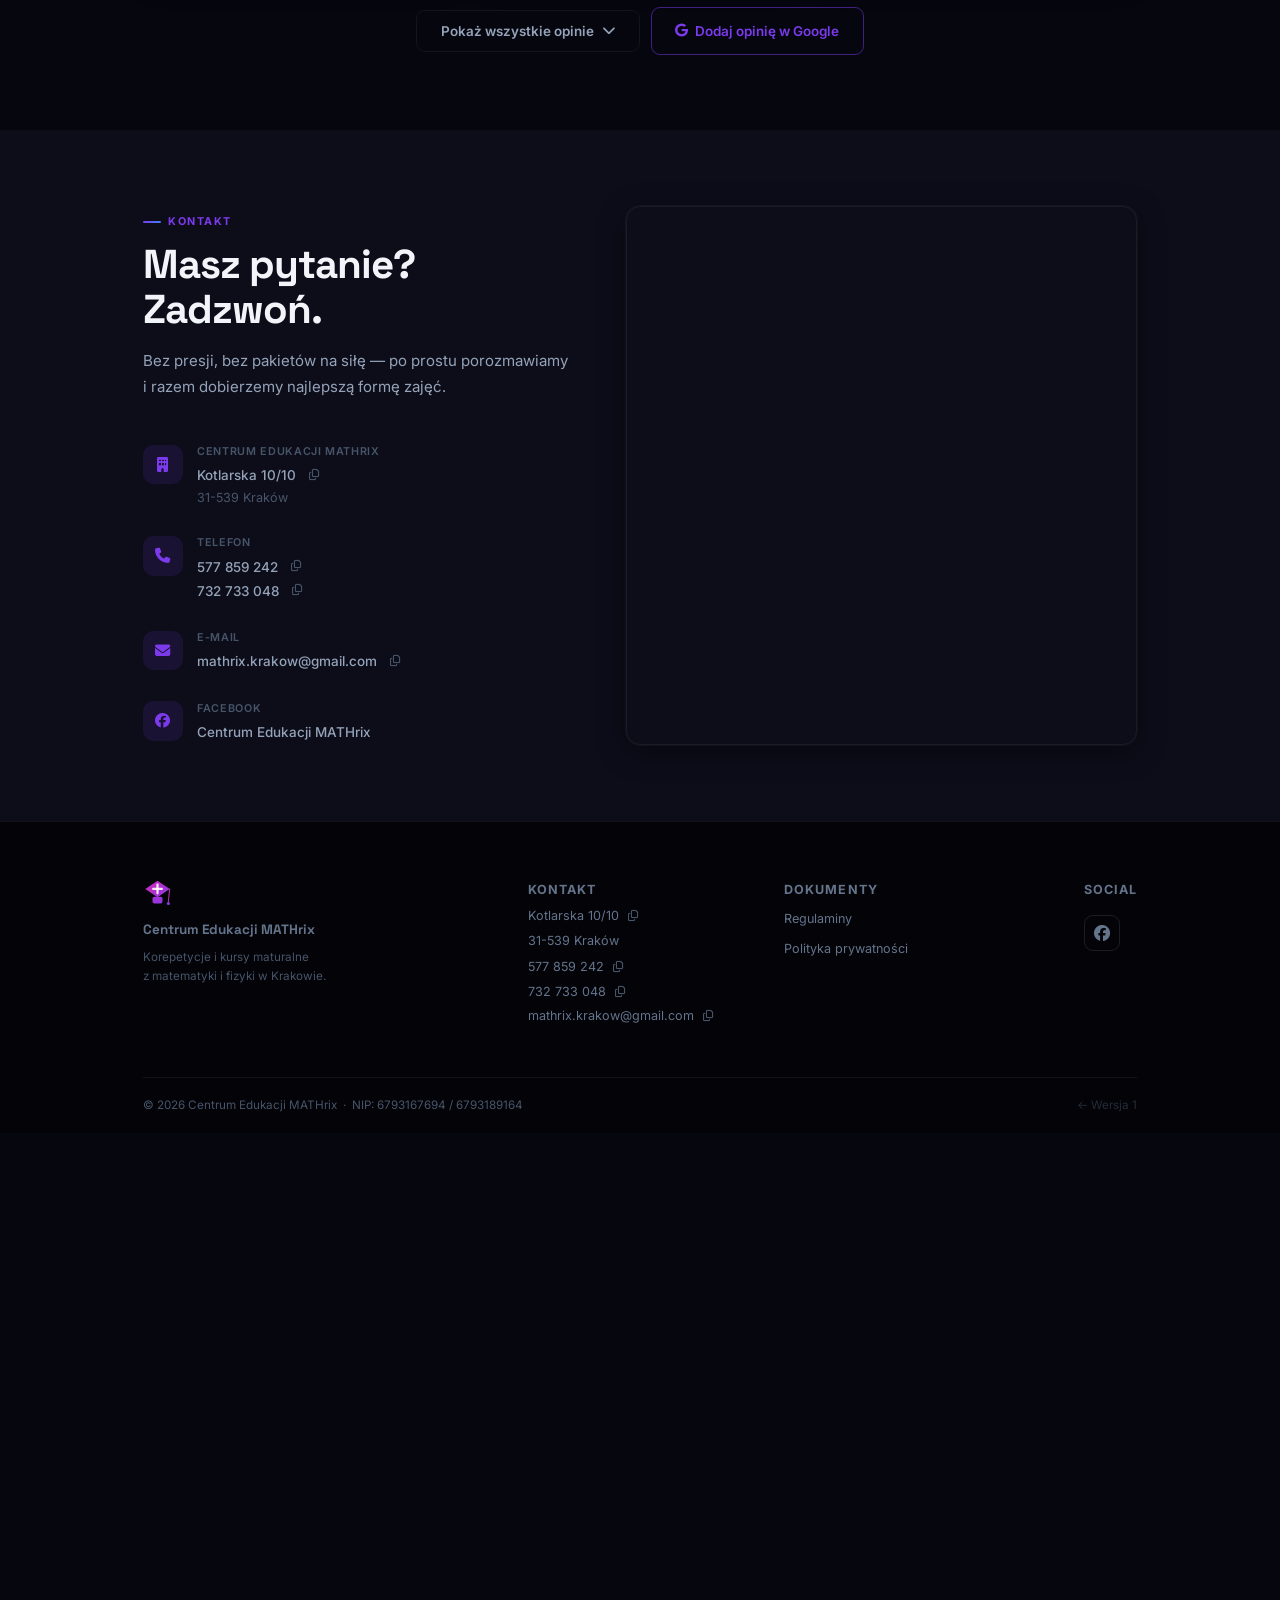
==== commit 2b217be7: "Size." ====
--- a/v2.html
+++ b/v2.html
@@ -59,8 +59,8 @@
           <a href="v2.html"    class="dev-versions__btn active">v2</a>
         </div>
         <div class="density-switcher" id="density-switcher" aria-label="Rozmiar widoku">
-          <button class="density-btn active" data-density="normal"  title="Normalny">A</button>
-          <button class="density-btn"        data-density="compact" title="Kompaktowy">A</button>
+          <button class="density-btn"        data-density="normal"  title="Normalny">A</button>
+          <button class="density-btn active" data-density="compact" title="Kompaktowy">A</button>
           <button class="density-btn"        data-density="dense"   title="Gęsty">A</button>
         </div>
       </div>
